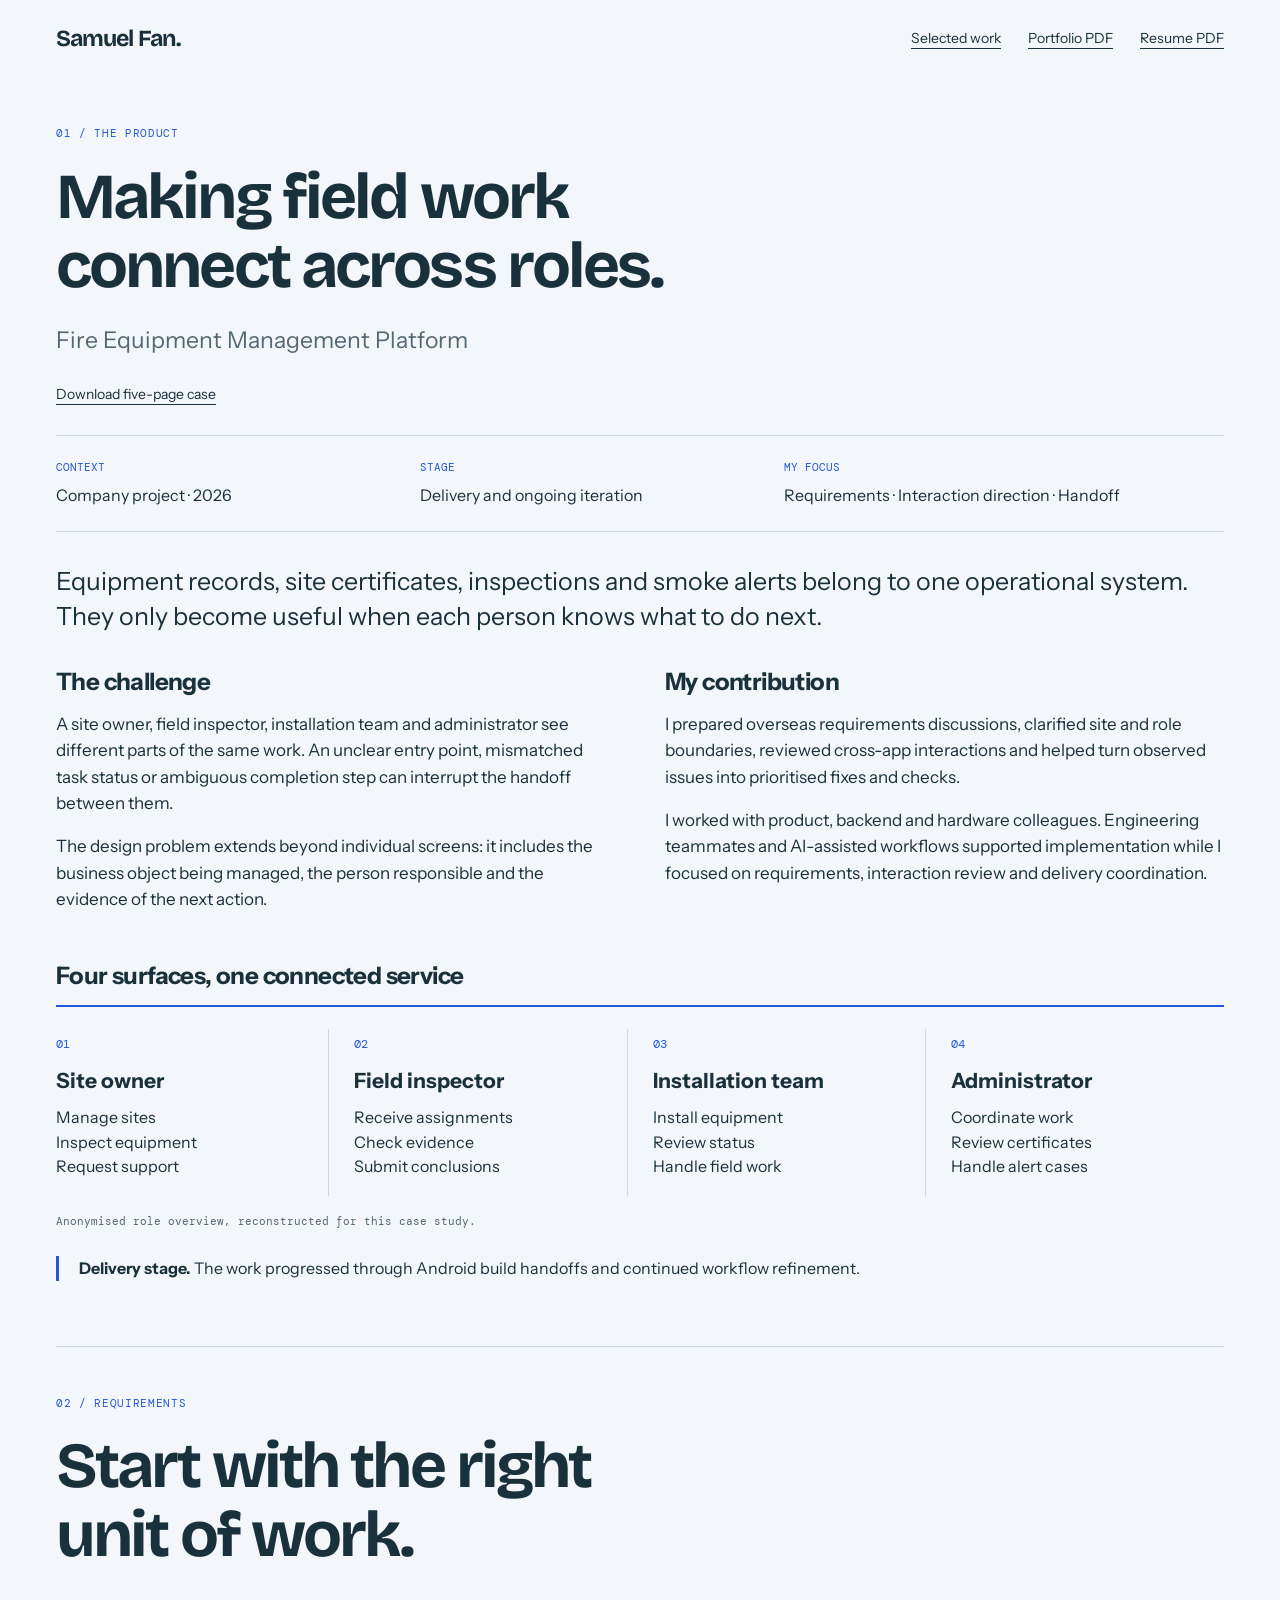
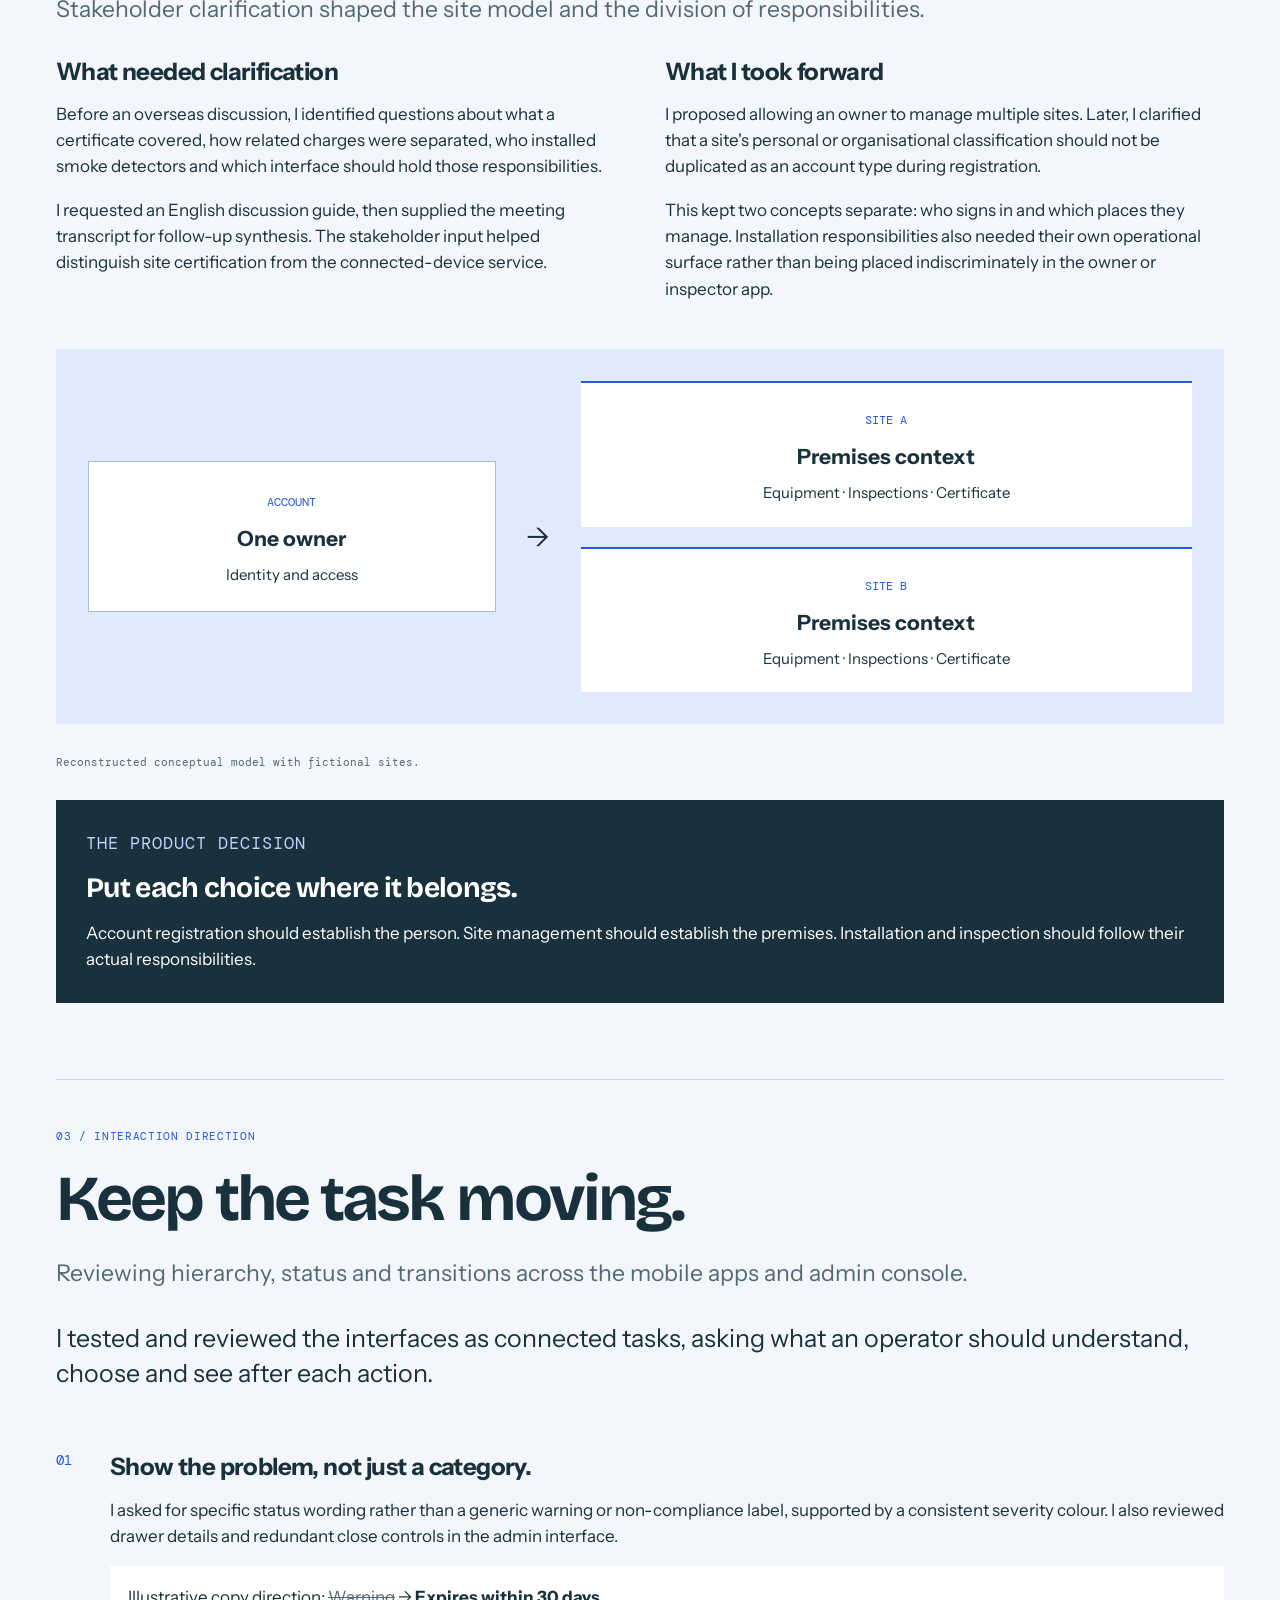
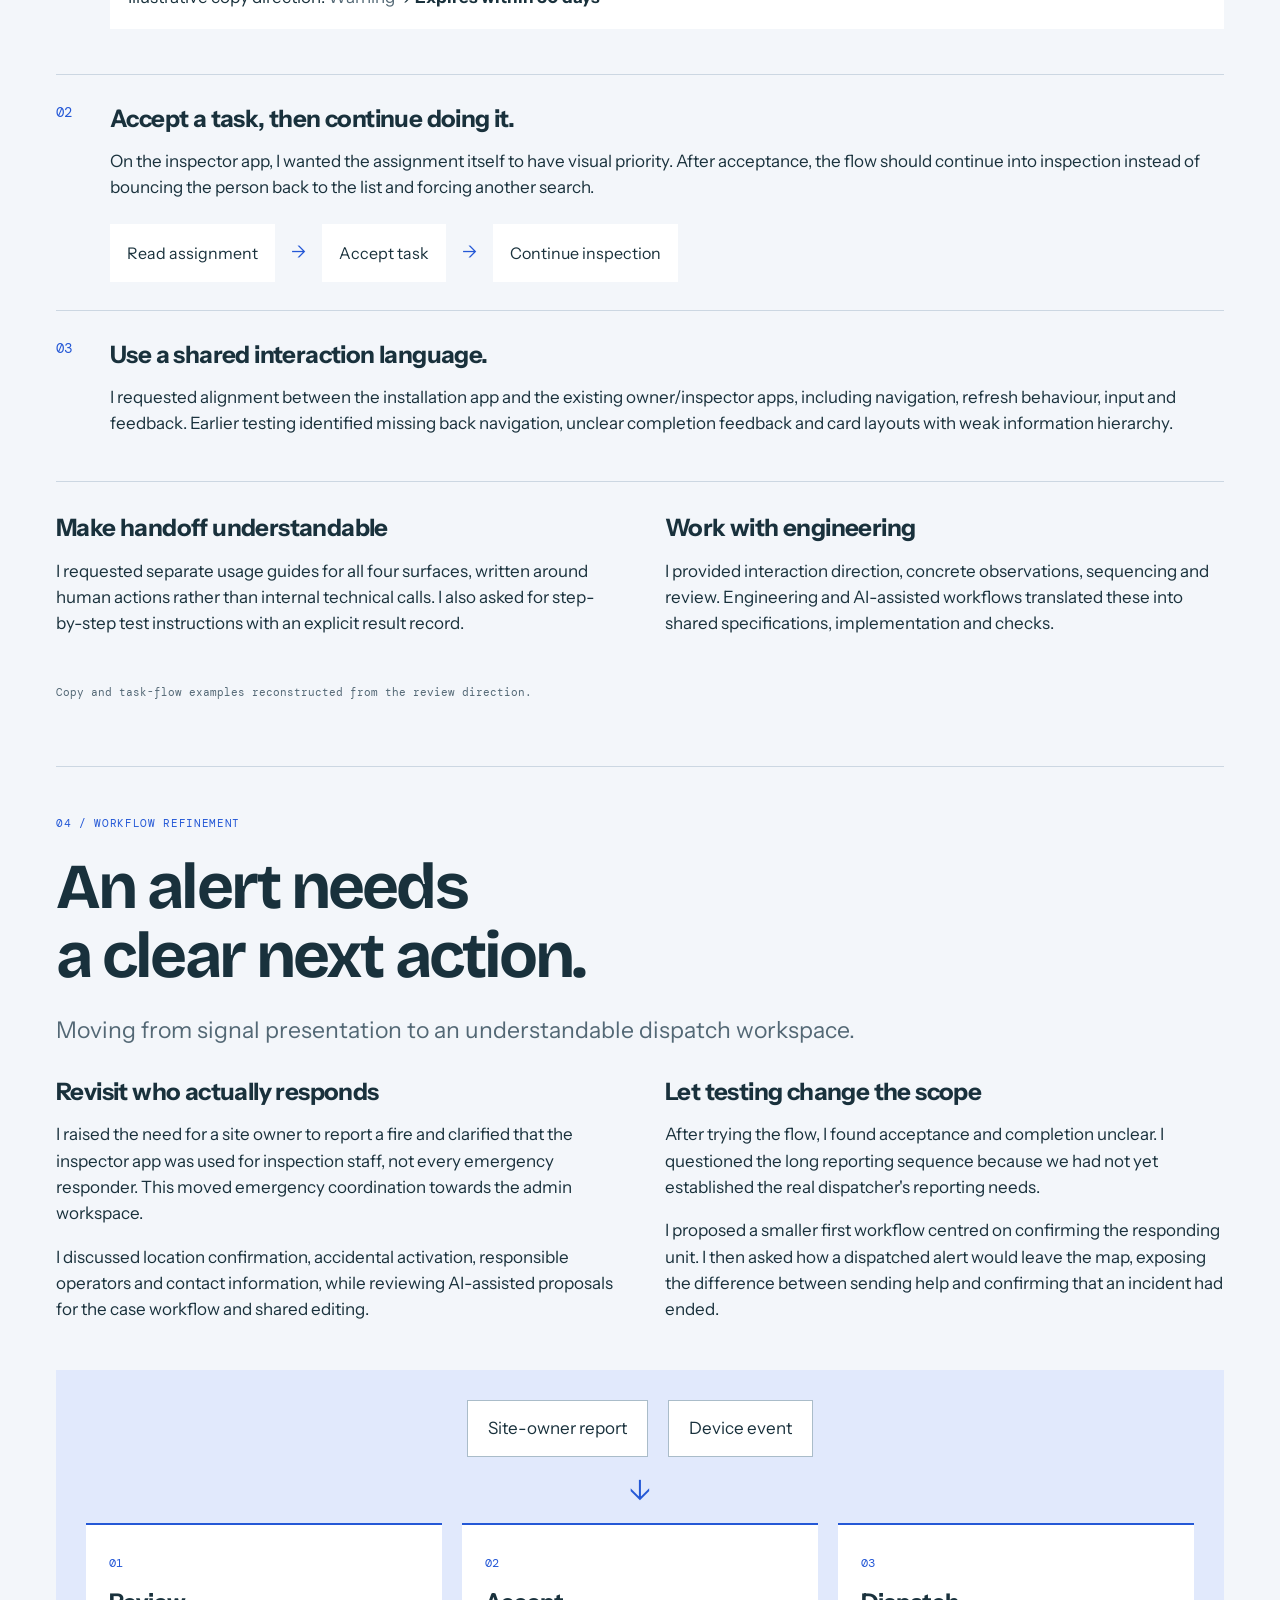
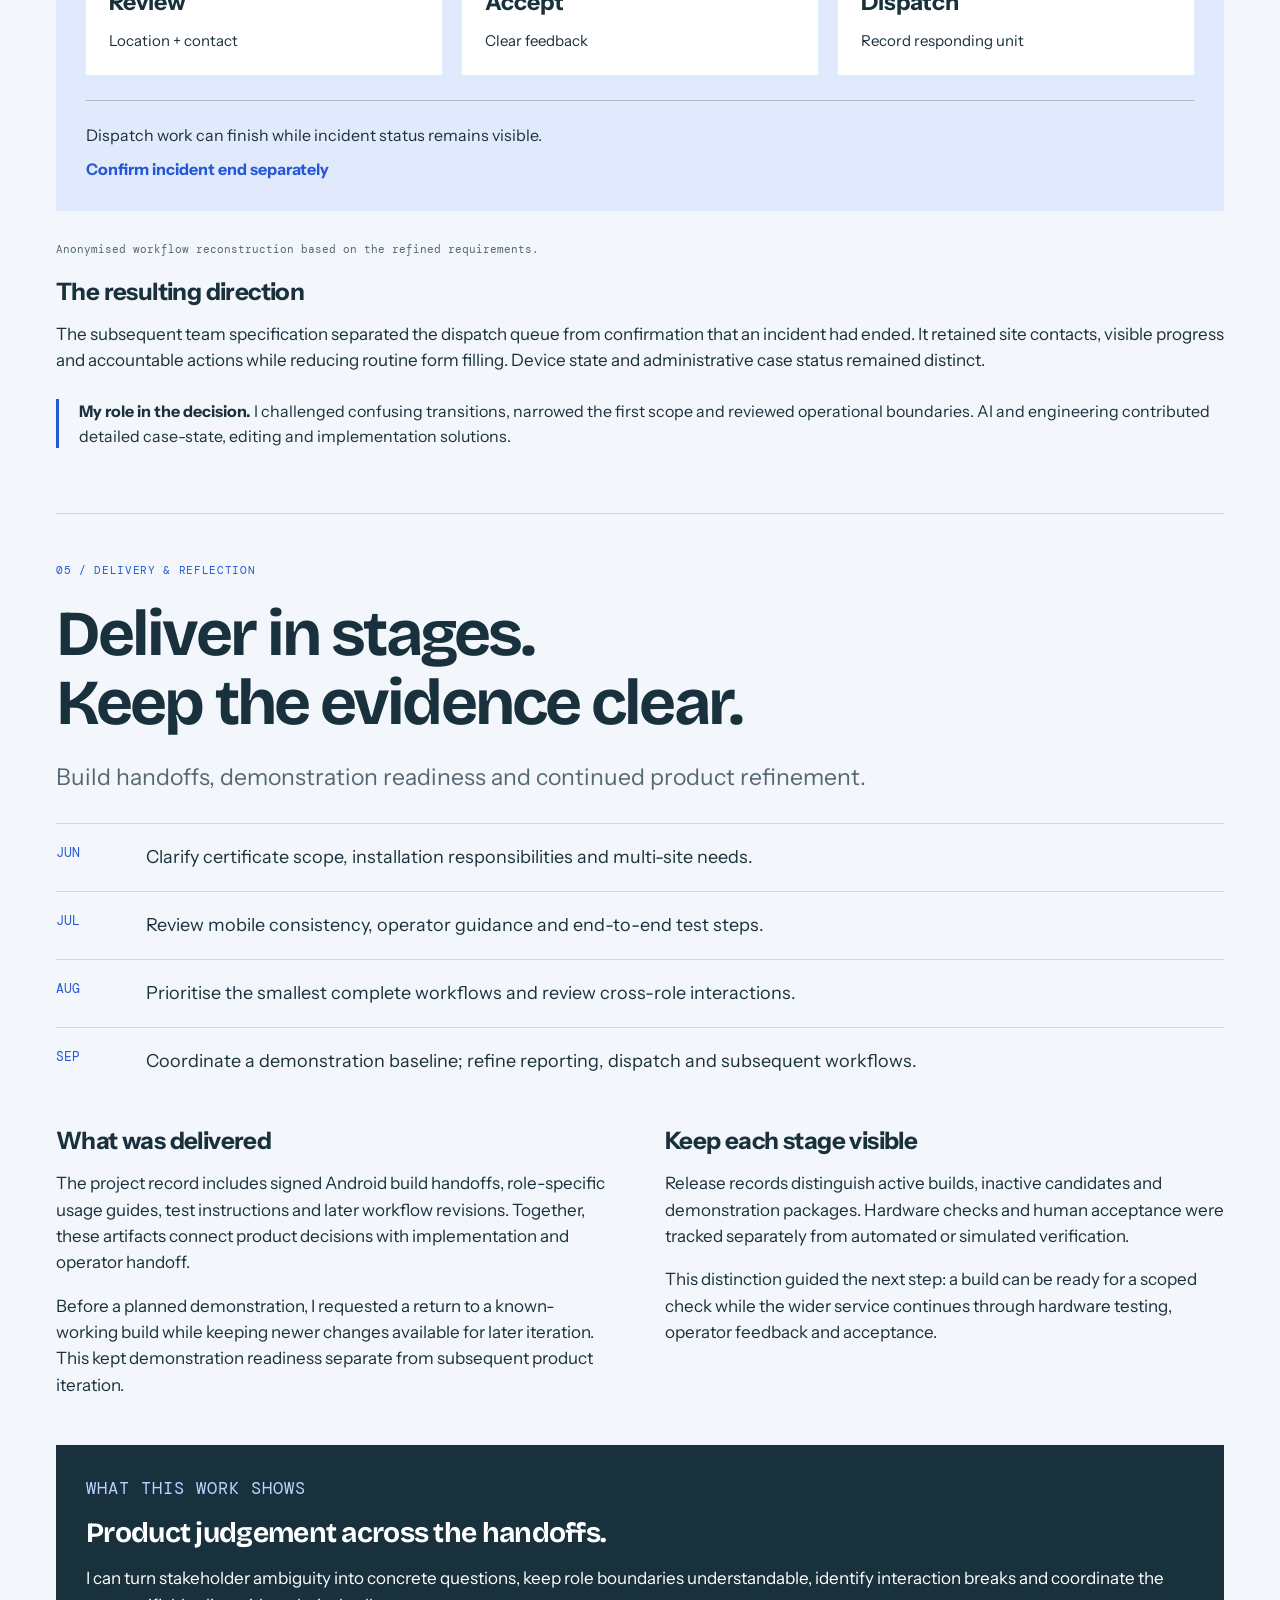
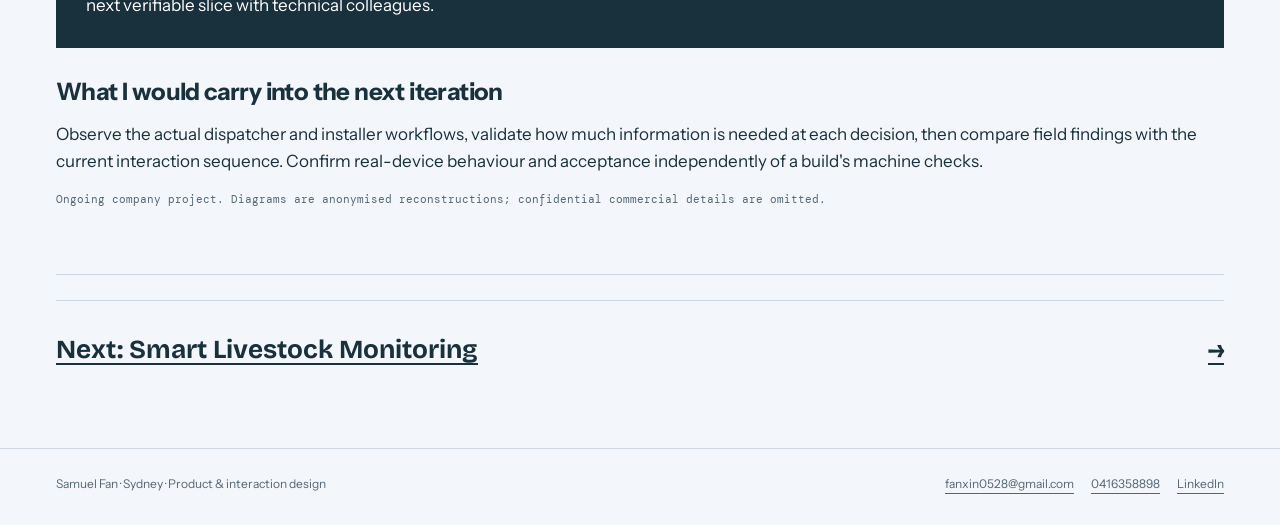
==== equipment.html @ 649c9625 "Update portfolio with FCT-first selected work and current resumes" ====
<!DOCTYPE html>

<html lang="en"><head><meta charset="utf-8"/><meta content="width=device-width,initial-scale=1" name="viewport"/><meta content="default-src 'self'; style-src 'self' 'unsafe-inline'; script-src 'self' 'unsafe-inline'; img-src 'self' data:; font-src 'self'; connect-src 'none'; object-src 'none'; base-uri 'self'" http-equiv="Content-Security-Policy"/><title>Fire Equipment Management | Samuel Fan</title><link href="styles.css" rel="stylesheet"/><link href="https://fanxin0528-commits.github.io/samuel-fan-portfolio/equipment.html" rel="canonical"/><meta content="Samuel Fan — product requirements, interaction design, field research and AI-assisted prototyping. Based in Sydney." name="description"/></head><body><header class="top"><div class="wrap"><a class="brand" href="index.html">Samuel Fan.</a><nav aria-label="Main"><a href="index.html#work">Selected work</a><a href="downloads/Samuel_Fan_Selected_Work_v10.pdf">Portfolio PDF</a><a href="downloads/Samuel_Fan_Photo_Resume_v10.pdf">Resume PDF</a></nav></div></header><main class="wrap fct-case"><section class="fct-chapter" id="chapter-1"><p class="kicker">01 / THE PRODUCT</p><h1 class="chapter-title">Making field work<br/>connect across roles.</h1><p class="deck">Fire Equipment Management Platform</p><div class="links"><a href="downloads/Fire_Equipment_Management_v10.pdf">Download five-page case</a></div>
<div class="facts"><div><b>CONTEXT</b><span>Company project · 2026</span></div><div><b>STAGE</b><span>Delivery and ongoing iteration</span></div><div><b>MY FOCUS</b><span>Requirements · Interaction direction · Handoff</span></div></div>
<p class="lead">Equipment records, site certificates, inspections and smoke alerts belong to one operational system. They only become useful when each person knows what to do next.</p>
<div class="two"><section><h2>The challenge</h2><p>A site owner, field inspector, installation team and administrator see different parts of the same work. An unclear entry point, mismatched task status or ambiguous completion step can interrupt the handoff between them.</p><p>The design problem extends beyond individual screens: it includes the business object being managed, the person responsible and the evidence of the next action.</p></section><section><h2>My contribution</h2><p>I prepared overseas requirements discussions, clarified site and role boundaries, reviewed cross-app interactions and helped turn observed issues into prioritised fixes and checks.</p><p>I worked with product, backend and hardware colleagues. Engineering teammates and AI-assisted workflows supported implementation while I focused on requirements, interaction review and delivery coordination.</p></section></div>
<h2 class="diagram-title">Four surfaces, one connected service</h2>
<div class="role-map"><div><span>01</span><h3>Site owner</h3><p>Manage sites<br/>Inspect equipment<br/>Request support</p></div><div><span>02</span><h3>Field inspector</h3><p>Receive assignments<br/>Check evidence<br/>Submit conclusions</p></div><div><span>03</span><h3>Installation team</h3><p>Install equipment<br/>Review status<br/>Handle field work</p></div><div><span>04</span><h3>Administrator</h3><p>Coordinate work<br/>Review certificates<br/>Handle alert cases</p></div></div>
<p class="caption">Anonymised role overview, reconstructed for this case study.</p>
<p class="note"><b>Delivery stage.</b> The work progressed through Android build handoffs and continued workflow refinement.</p></section><section class="fct-chapter" id="chapter-2"><p class="kicker">02 / REQUIREMENTS</p><h2 class="chapter-title">Start with the right<br/>unit of work.</h2><p class="deck">Stakeholder clarification shaped the site model and the division of responsibilities.</p>
<div class="two"><section><h2>What needed clarification</h2><p>Before an overseas discussion, I identified questions about what a certificate covered, how related charges were separated, who installed smoke detectors and which interface should hold those responsibilities.</p><p>I requested an English discussion guide, then supplied the meeting transcript for follow-up synthesis. The stakeholder input helped distinguish site certification from the connected-device service.</p></section><section><h2>What I took forward</h2><p>I proposed allowing an owner to manage multiple sites. Later, I clarified that a site's personal or organisational classification should not be duplicated as an account type during registration.</p><p>This kept two concepts separate: who signs in and which places they manage. Installation responsibilities also needed their own operational surface rather than being placed indiscriminately in the owner or inspector app.</p></section></div>
<div class="model"><div class="account"><span>ACCOUNT</span><h3>One owner</h3><p>Identity and access</p></div><div class="branch">→</div><div class="sites"><div><span>SITE A</span><h3>Premises context</h3><p>Equipment · Inspections · Certificate</p></div><div><span>SITE B</span><h3>Premises context</h3><p>Equipment · Inspections · Certificate</p></div></div></div>
<p class="caption">Reconstructed conceptual model with fictional sites.</p>
<div class="decision"><p class="label">THE PRODUCT DECISION</p><h2>Put each choice where it belongs.</h2><p>Account registration should establish the person. Site management should establish the premises. Installation and inspection should follow their actual responsibilities.</p></div>
</section><section class="fct-chapter" id="chapter-3"><p class="kicker">03 / INTERACTION DIRECTION</p><h2 class="chapter-title">Keep the task moving.</h2><p class="deck">Reviewing hierarchy, status and transitions across the mobile apps and admin console.</p>
<p class="lead">I tested and reviewed the interfaces as connected tasks, asking what an operator should understand, choose and see after each action.</p>
<div class="review-row"><span>01</span><div><h2>Show the problem, not just a category.</h2><p>I asked for specific status wording rather than a generic warning or non-compliance label, supported by a consistent severity colour. I also reviewed drawer details and redundant close controls in the admin interface.</p><p class="example">Illustrative copy direction: <s>Warning</s> → <b>Expires within 30 days</b></p></div></div>
<div class="review-row"><span>02</span><div><h2>Accept a task, then continue doing it.</h2><p>On the inspector app, I wanted the assignment itself to have visual priority. After acceptance, the flow should continue into inspection instead of bouncing the person back to the list and forcing another search.</p><div class="flow"><div>Read assignment</div><span>→</span><div>Accept task</div><span>→</span><div>Continue inspection</div></div></div></div>
<div class="review-row"><span>03</span><div><h2>Use a shared interaction language.</h2><p>I requested alignment between the installation app and the existing owner/inspector apps, including navigation, refresh behaviour, input and feedback. Earlier testing identified missing back navigation, unclear completion feedback and card layouts with weak information hierarchy.</p></div></div>
<div class="two bottom"><section><h2>Make handoff understandable</h2><p>I requested separate usage guides for all four surfaces, written around human actions rather than internal technical calls. I also asked for step-by-step test instructions with an explicit result record.</p></section><section><h2>Work with engineering</h2><p>I provided interaction direction, concrete observations, sequencing and review. Engineering and AI-assisted workflows translated these into shared specifications, implementation and checks.</p></section></div>
<p class="caption">Copy and task-flow examples reconstructed from the review direction.</p></section><section class="fct-chapter" id="chapter-4"><p class="kicker">04 / WORKFLOW REFINEMENT</p><h2 class="chapter-title">An alert needs<br/>a clear next action.</h2><p class="deck">Moving from signal presentation to an understandable dispatch workspace.</p>
<div class="two"><section><h2>Revisit who actually responds</h2><p>I raised the need for a site owner to report a fire and clarified that the inspector app was used for inspection staff, not every emergency responder. This moved emergency coordination towards the admin workspace.</p><p>I discussed location confirmation, accidental activation, responsible operators and contact information, while reviewing AI-assisted proposals for the case workflow and shared editing.</p></section><section><h2>Let testing change the scope</h2><p>After trying the flow, I found acceptance and completion unclear. I questioned the long reporting sequence because we had not yet established the real dispatcher's reporting needs.</p><p>I proposed a smaller first workflow centred on confirming the responding unit. I then asked how a dispatched alert would leave the map, exposing the difference between sending help and confirming that an incident had ended.</p></section></div>
<div class="case-flow"><div class="sources"><span>Site-owner report</span><span>Device event</span></div><div class="join">↓</div><div class="stages"><div><small>01</small><b>Review</b><span>Location + contact</span></div><div><small>02</small><b>Accept</b><span>Clear feedback</span></div><div><small>03</small><b>Dispatch</b><span>Record responding unit</span></div></div><div class="end"><span>Dispatch work can finish while incident status remains visible.</span><b>Confirm incident end separately</b></div></div>
<p class="caption">Anonymised workflow reconstruction based on the refined requirements.</p>
<h2>The resulting direction</h2><p>The subsequent team specification separated the dispatch queue from confirmation that an incident had ended. It retained site contacts, visible progress and accountable actions while reducing routine form filling. Device state and administrative case status remained distinct.</p>
<p class="note"><b>My role in the decision.</b> I challenged confusing transitions, narrowed the first scope and reviewed operational boundaries. AI and engineering contributed detailed case-state, editing and implementation solutions.</p></section><section class="fct-chapter" id="chapter-5"><p class="kicker">05 / DELIVERY &amp; REFLECTION</p><h2 class="chapter-title">Deliver in stages.<br/>Keep the evidence clear.</h2><p class="deck">Build handoffs, demonstration readiness and continued product refinement.</p>
<div class="timeline"><div><b>JUN</b><span>Clarify certificate scope, installation responsibilities and multi-site needs.</span></div><div><b>JUL</b><span>Review mobile consistency, operator guidance and end-to-end test steps.</span></div><div><b>AUG</b><span>Prioritise the smallest complete workflows and review cross-role interactions.</span></div><div><b>SEP</b><span>Coordinate a demonstration baseline; refine reporting, dispatch and subsequent workflows.</span></div></div>
<div class="two"><section><h2>What was delivered</h2><p>The project record includes signed Android build handoffs, role-specific usage guides, test instructions and later workflow revisions. Together, these artifacts connect product decisions with implementation and operator handoff.</p><p>Before a planned demonstration, I requested a return to a known-working build while keeping newer changes available for later iteration. This kept demonstration readiness separate from subsequent product iteration.</p></section><section><h2>Keep each stage visible</h2><p>Release records distinguish active builds, inactive candidates and demonstration packages. Hardware checks and human acceptance were tracked separately from automated or simulated verification.</p><p>This distinction guided the next step: a build can be ready for a scoped check while the wider service continues through hardware testing, operator feedback and acceptance.</p></section></div>
<div class="decision"><p class="label">WHAT THIS WORK SHOWS</p><h2>Product judgement across the handoffs.</h2><p>I can turn stakeholder ambiguity into concrete questions, keep role boundaries understandable, identify interaction breaks and coordinate the next verifiable slice with technical colleagues.</p></div>
<h2>What I would carry into the next iteration</h2><p>Observe the actual dispatcher and installer workflows, validate how much information is needed at each decision, then compare field findings with the current interaction sequence. Confirm real-device behaviour and acceptance independently of a build's machine checks.</p>
<p class="caption">Ongoing company project. Diagrams are anonymised reconstructions; confidential commercial details are omitted.</p></section><a class="next-case" href="livestock.html"><span>Next: Smart Livestock Monitoring</span><span aria-hidden="true">→</span></a></main><footer class="footer"><div class="wrap"><span>Samuel Fan · Sydney · Product &amp; interaction design</span><span class="contact-links"><a href="mailto:fanxin0528@gmail.com">fanxin0528@gmail.com</a><a href="tel:+61416358898">0416358898</a><a href="https://www.linkedin.com/in/samuel-fan-a523b7407/">LinkedIn</a></span></div></footer></body></html>
---- styles.css ----
@font-face{font-family:Display;src:url('assets/BricolageGrotesque-Bold.ttf')}@font-face{font-family:Body;src:url('assets/InstrumentSans-Regular.ttf')}@font-face{font-family:Body;src:url('assets/InstrumentSans-Bold.ttf');font-weight:700}@font-face{font-family:Mono;src:url('assets/DMMono-Regular.ttf')}
:root{--paper:#f3f6fa;--white:#fff;--ink:#19313c;--muted:#536875;--blue:#2458d6;--pale:#e1e9fc;--line:#ccd7e2;--sand:#f4ebdd;--amber:#815b2c}*{box-sizing:border-box}html{scroll-behavior:smooth}body{margin:0;background:var(--paper);color:var(--ink);font:18px/1.5 Body,Arial,sans-serif}a{color:inherit;text-underline-offset:5px}a:hover{color:var(--blue)}a:focus-visible,button:focus-visible{outline:3px solid var(--blue);outline-offset:5px}.wrap{max-width:1248px;margin:0 auto;padding:0 40px}.top{padding:25px 0}.top .wrap{display:flex;justify-content:space-between;align-items:center;gap:20px}.brand{font:23px Display,sans-serif;letter-spacing:-.04em;text-decoration:none}nav{display:flex;gap:27px;font-size:14px}h1,h2,h3,p{margin:0}h1,h2{font-family:Display,sans-serif;letter-spacing:-.045em;font-weight:700;line-height:1.06}h1{font-size:clamp(45px,5vw,76px)}h2{font-size:clamp(30px,3.2vw,46px)}h3{font-size:22px;line-height:1.2}.label{font:11px/1.6 Mono,monospace;text-transform:uppercase;letter-spacing:.06em;color:var(--blue)}.muted{color:var(--muted)}.intro{padding:62px 0 45px;display:grid;grid-template-columns:1.6fr 1fr;gap:50px;align-items:end}.intro h1{max-width:760px}.intro p{font-size:19px;color:var(--muted);max-width:380px}.intro .label{margin-bottom:18px}.gallery{display:grid;grid-template-columns:1fr 1fr;gap:28px}.project{color:inherit;text-decoration:none;display:block;min-width:0}.project:hover h2{color:var(--blue)}.project h2{font-size:31px;margin:21px 0 8px}.project .caption{font-size:16px;color:var(--muted);max-width:510px}.stage{height:375px;border-radius:14px;position:relative;overflow:hidden;background:var(--pale)}.stage-ranch{display:grid;grid-template-columns:1fr 1fr;align-items:center;padding:23px 30px;gap:12px}.stage-ranch img{height:330px;width:186px;object-fit:contain;justify-self:end;box-shadow:0 10px 20px #19313c19}.stage-title{font:30px/1.12 Display,sans-serif;letter-spacing:-.04em}.stage-note{font:10px/1.5 Mono,monospace;color:var(--muted);margin-top:21px}.stage-fire{background:var(--ink);color:white;padding:35px}.stage-fire .stage-title{max-width:330px;font-size:38px}.mini-roles{display:grid;grid-template-columns:repeat(3,1fr);gap:10px;margin-top:38px}.mini-role{background:#fff;color:var(--ink);padding:15px 12px;border-radius:5px;font-size:15px}.mini-role small{display:block;font:10px Mono,monospace;color:var(--blue);margin-bottom:10px}.stage-fire .stage-note{color:#c7d8e7;margin-top:24px}.work-note{margin-top:49px;padding:29px 0;border-top:1px solid var(--line);display:grid;grid-template-columns:1fr 1.7fr;gap:28px}.work-note p{font-size:16px;color:var(--muted)}.footer{margin-top:50px;padding:26px 0 32px;border-top:1px solid var(--line);font-size:12px;color:var(--muted)}.footer .wrap{display:flex;justify-content:space-between;gap:20px}.case-intro{display:grid;grid-template-columns:1.45fr 1fr;gap:56px;align-items:center;padding:50px 0 40px}.case-intro .label{margin-bottom:22px}.case-intro h1{font-size:clamp(43px,5vw,69px)}.case-intro .value{font-size:26px;line-height:1.3;color:var(--muted);margin-top:23px;max-width:650px}.tags{display:flex;flex-wrap:wrap;gap:8px;margin-top:27px}.tags span{font:11px Mono,monospace;background:white;padding:9px 12px;border-radius:5px}.links{display:flex;gap:25px;flex-wrap:wrap;margin-top:28px;font-size:14px}.capture{background:var(--pale);border-radius:17px;padding:24px 34px;margin:0;min-width:0;text-align:center}.capture img{display:block;max-height:470px;width:100%;object-fit:contain}.capture figcaption{font:10px/1.6 Mono,monospace;color:var(--muted);margin-top:16px;text-align:left}.ownership{display:grid;grid-template-columns:1.25fr 1fr 1fr;gap:34px;padding:29px 0 40px;border-bottom:1px solid var(--line)}.ownership p{font-size:15px;color:var(--muted);margin-top:10px}.ownership strong{color:var(--ink)}.story{padding:62px 0 8px}.story-heading{display:flex;justify-content:space-between;align-items:end;gap:28px;margin-bottom:29px}.story-heading p{max-width:360px;color:var(--muted);font-size:16px}.research{background:var(--pale);padding:29px;border-radius:14px}.research-grid{display:grid;grid-template-columns:repeat(3,1fr);gap:21px;margin-top:24px}.research-role{background:white;border-radius:8px;padding:25px 22px}.research-role h3{margin:14px 0}.research-role p{font-size:15px;color:var(--muted)}.figure-label{font:10px/1.6 Mono,monospace;margin-top:16px;color:var(--muted)}.decisions{display:grid;grid-template-columns:repeat(3,1fr);gap:35px;margin-top:34px}.decision h3{margin:13px 0}.decision p{font-size:16px;color:var(--muted)}.evaluation{display:grid;grid-template-columns:1fr 1fr;gap:55px;padding:31px 0;border-top:1px solid var(--line);margin-top:38px}.evaluation h3{margin:9px 0}.evaluation p{font-size:16px;color:var(--muted)}.next-case{display:flex;justify-content:space-between;align-items:center;padding:33px 0;border-top:1px solid var(--line);margin-top:25px;font:26px Display,sans-serif}.fire-intro{padding:53px 0 25px}.fire-intro h1{max-width:900px;margin:20px 0}.fire-intro .value{font-size:23px;color:var(--muted)}.roles-figure{background:var(--ink);border-radius:14px;padding:30px;margin:30px 0 0}.roles-figure>.label{color:#b9cceb}.role-flow{display:grid;grid-template-columns:1fr 30px 1fr 30px 1fr;align-items:center;gap:8px;margin-top:27px}.role-node{background:white;border-radius:9px;padding:25px 22px;min-height:151px}.role-node h3{margin:13px 0 9px}.role-node p{font-size:14px;color:var(--muted)}.flow-arrow{text-align:center;color:#b9cceb;font:25px Body}.roles-figure figcaption{font:10px/1.6 Mono,monospace;color:#c7d8e7;margin-top:21px}.decision-pair{display:grid;grid-template-columns:1fr 1fr;gap:28px}.choice{padding:32px;border-radius:12px;background:white}.choice h3{font-size:28px;margin:18px 0 25px;max-width:400px}.choice p{font-size:16px;color:var(--muted);margin-top:22px}.identity{display:grid;grid-template-columns:1fr 1fr;gap:16px}.identity div{background:var(--pale);border-radius:6px;padding:16px}.identity span{display:block;font-size:17px;margin-top:9px}.choice.dark{background:var(--ink);color:white}.choice.dark .label{color:#b9cceb}.choice.dark p{color:#d5e0eb}.discrepancy{border:1px solid #667f91;border-radius:6px;padding:20px;font-size:23px;line-height:1.3}.review-row{padding:26px 0;border-bottom:1px solid var(--line)}.review-row h2{font-size:27px;margin-bottom:14px}.review-row p{font-size:16px;max-width:750px;color:var(--muted)}.review-row a{display:inline-block;margin:9px 20px 0 0}.qa{display:none}@media(max-width:900px){.wrap{padding:0 28px}.intro{grid-template-columns:1fr;gap:25px;padding-top:38px}.intro p{max-width:650px}.stage-ranch{padding:22px}.stage-title{font-size:25px}.stage-ranch img{height:300px;width:140px}.stage-fire{padding:25px}.stage-fire .stage-title{font-size:31px}.mini-roles{gap:6px}.mini-role{font-size:13px;padding:12px 8px}.case-intro{gap:30px;grid-template-columns:1.25fr 1fr}.capture{padding:25px 20px}.capture img{max-height:400px}.ownership{gap:24px}.role-node{padding:21px 15px}.role-node h3{font-size:19px}.decision h3{font-size:21px}.choice{padding:25px}.choice h3{font-size:25px}}@media(max-width:620px){body{font-size:17px}.wrap{padding:0 22px}.top .wrap{align-items:flex-start}.brand{font-size:21px}nav{gap:13px;font-size:12px;flex-wrap:wrap;justify-content:flex-end;max-width:160px}.intro{padding:38px 0 30px}.intro h1{font-size:43px}.intro p{font-size:17px}.gallery{grid-template-columns:1fr;gap:35px}.stage{height:340px}.stage-ranch{padding:20px}.stage-ranch img{height:300px;width:164px}.stage-title{font-size:25px}.stage-fire{padding:28px}.stage-fire .stage-title{font-size:36px}.project h2{font-size:29px}.work-note{grid-template-columns:1fr;gap:15px;margin-top:35px}.footer .wrap{flex-direction:column;gap:8px}.case-intro{grid-template-columns:1fr;padding-top:35px;gap:27px}.case-intro h1{font-size:47px}.case-intro .value{font-size:22px}.capture{padding:23px 30px}.capture img{max-height:440px}.ownership{grid-template-columns:1fr;gap:23px;padding-bottom:30px}.ownership p{font-size:16px}.story{padding-top:40px}.story-heading{display:block}.story-heading h2{font-size:33px}.story-heading p{margin-top:19px}.research{padding:20px}.research-grid,.decisions{grid-template-columns:1fr;gap:15px}.research-role{padding:21px}.decisions{gap:27px}.decision h3{margin:8px 0}.evaluation{grid-template-columns:1fr;gap:25px}.next-case{font-size:23px;gap:20px}.fire-intro{padding-top:35px}.fire-intro h1{font-size:46px}.fire-intro .value{font-size:21px}.roles-figure{padding:22px}.role-flow{grid-template-columns:1fr;gap:11px}.role-node{min-height:0;padding:23px}.flow-arrow{transform:rotate(90deg);line-height:1}.roles-figure figcaption{font-size:10px}.decision-pair{grid-template-columns:1fr;gap:22px}.choice{padding:25px}.identity{gap:10px}.identity div{padding:14px 10px}.identity .label{font-size:10px}.identity span{font-size:15px}.links{gap:19px}.review-row a{display:block;overflow-wrap:anywhere}}@media(prefers-reduced-motion:reduce){html{scroll-behavior:auto}}

.field-stage{isolation:isolate}.field-stage-photo{position:absolute;inset:0;width:100%!important;height:100%!important;object-fit:cover!important;z-index:-2;filter:brightness(.62);box-shadow:none!important}.field-stage:after{content:"";position:absolute;inset:0;background:linear-gradient(90deg,#19313ce8,#19313c10);z-index:-1}.field-stage .stage-title,.field-stage .stage-note{color:white}.field-stage>img:not(.field-stage-photo){z-index:1}.field-context{margin:15px 0 8px}.field-context img{display:block;width:100%;max-height:410px;object-fit:cover;border-radius:14px}.field-context figcaption{font:10px/1.6 Mono,monospace;color:var(--muted);margin:14px 0 25px}.medical-feature{display:grid;grid-template-columns:1fr 1.25fr;gap:50px;background:#e9edf2;border-radius:15px;padding:35px 40px;margin-top:55px;align-items:center}.medical-feature h2{margin:17px 0 20px;font-size:45px}.medical-feature p{font-size:18px;color:var(--muted);max-width:400px;margin-bottom:24px}.medical-feature a{font-size:15px}.medical-feature figure{display:grid;grid-template-columns:1fr 1fr;gap:20px;margin:0;align-items:start}.medical-feature img{width:100%;max-height:390px;object-fit:contain}.medical-feature figcaption{grid-column:1/-1;font:10px/1.6 Mono,monospace;color:var(--muted)}.medical-intro{display:grid;grid-template-columns:1fr 1.25fr;gap:55px;align-items:center;padding:55px 0 45px}.medical-intro h1{margin:21px 0;font-size:61px}.medical-intro .value{font-size:23px;color:var(--muted);max-width:460px}.medical-credit{font-size:15px;color:var(--muted);margin-top:25px;max-width:450px}.medical-phones{margin:0;padding:25px 27px;background:#e9edf2;border-radius:15px;display:grid;grid-template-columns:1fr 1fr;gap:22px}.medical-phones img{width:100%;max-height:500px;object-fit:contain}.medical-phones figcaption{grid-column:1/-1;font:10px/1.6 Mono,monospace;color:var(--muted)}.medical-study{display:grid;grid-template-columns:1fr 1.5fr;gap:70px;align-items:start;padding:60px 0 20px}.medical-kiosk{margin:0;background:#e9edf2;border-radius:15px;padding:27px}.medical-kiosk img{width:100%;display:block}.medical-kiosk figcaption{font:10px/1.6 Mono,monospace;color:var(--muted);margin-top:18px}.medical-study h2{margin:20px 0 33px}.medical-note{margin:26px 0}.medical-note h3{margin-bottom:10px}.medical-note p{font-size:16px;color:var(--muted)}@media(max-width:900px){.medical-feature{gap:30px;padding:30px}.medical-feature h2{font-size:36px}.medical-intro{gap:35px}.medical-intro h1{font-size:48px}.medical-study{gap:35px}}@media(max-width:620px){.medical-feature,.medical-intro,.medical-study{grid-template-columns:1fr}.medical-feature{padding:25px;gap:25px;margin-top:40px}.medical-feature figure{gap:14px}.medical-feature h2{font-size:37px}.medical-feature p{font-size:17px}.medical-phones{padding:20px 18px;gap:14px}.medical-intro{padding-top:35px;gap:28px}.medical-intro h1{font-size:47px}.medical-intro .value{font-size:22px}.medical-study{padding-top:40px;gap:30px}.medical-study h2{font-size:33px}.medical-kiosk img{max-height:420px;object-fit:contain}.field-context img{min-height:220px;object-fit:cover}.stage-ranch.field-stage{padding:22px 20px}.field-stage .stage-title{font-size:24px}}
/* Unified v10: flowing core case uses the same narrative as the PDF. */
.fct-chapter{padding:48px 0;border-bottom:1px solid var(--line)}.fct-case .kicker{font:11px/1.5 Mono,monospace;letter-spacing:.06em;color:var(--blue);margin-bottom:20px}.fct-case .chapter-title{font-family:Display,sans-serif;font-size:clamp(40px,5vw,68px);line-height:1.08;letter-spacing:-.045em;margin-bottom:24px}.fct-case .deck{font-size:23px;line-height:1.4;color:var(--muted);margin-bottom:28px;max-width:960px}.fct-case .links{margin:0 0 30px}.fct-case h2:not(.chapter-title){font:700 24px/1.3 Body,sans-serif;letter-spacing:-.025em;margin:0 0 14px}.fct-case h3{font-size:21px;margin:12px 0}.fct-case p{font-size:17px;line-height:1.55;margin:0 0 17px}.fct-case .lead{font-size:25px;line-height:1.4;margin:32px 0}.fct-case .two{display:grid;grid-template-columns:1fr 1fr;gap:50px;margin:30px 0}.fct-case .facts{display:grid;grid-template-columns:1fr 1fr 1.3fr;gap:25px;padding:24px 0;border-top:1px solid var(--line);border-bottom:1px solid var(--line)}.fct-case .facts b,.fct-case .facts span{display:block}.fct-case .facts b{font:11px Mono,monospace;color:var(--blue);margin-bottom:9px}.fct-case .facts span{font-size:16px}.fct-case .role-map{display:grid;grid-template-columns:repeat(4,1fr);gap:25px;padding-top:22px;border-top:2px solid var(--blue)}.fct-case .role-map>div{border-right:1px solid var(--line);padding-right:15px}.fct-case .role-map>div:last-child{border:0}.fct-case .role-map>div>span{font:12px Mono,monospace;color:var(--blue)}.fct-case .role-map p{font-size:16px}.fct-case .caption{font:11px/1.6 Mono,monospace;color:var(--muted);margin:17px 0}.fct-case .note{border-left:3px solid var(--blue);padding-left:20px;margin-top:25px;font-size:16px}.fct-case .model{display:grid;grid-template-columns:1fr 35px 1.5fr;gap:25px;align-items:center;background:var(--pale);padding:32px;margin:30px 0}.fct-case .account{border:1px solid #aabcc9;background:white;padding:25px;text-align:center}.fct-case .model span{font:12px Mono,monospace;color:var(--blue)}.fct-case .model p{font-size:15px;margin:0}.fct-case .branch{text-align:center;font-size:28px}.fct-case .sites{display:grid;gap:20px}.fct-case .sites>div{border-top:2px solid var(--blue);background:white;padding:22px;text-align:center}.fct-case .decision{padding:30px;background:var(--ink);color:white;margin:28px 0}.fct-case .decision .label{color:#bed1ff;margin-bottom:15px}.fct-case .decision h2{font:28px Display,sans-serif;margin-bottom:15px}.fct-case .decision p:last-child{color:white;margin:0}.fct-case .review-row{display:grid;grid-template-columns:30px 1fr;gap:24px;padding:28px 0}.fct-case .review-row>span{font:14px Mono,monospace;color:var(--blue)}.fct-case .review-row p{max-width:none;color:var(--ink);font-size:17px}.fct-case .example{background:white;padding:18px}.fct-case .example s{color:var(--muted)}.fct-case .flow{display:flex;align-items:center;gap:16px;margin-top:23px}.fct-case .flow div{padding:17px;background:white;font-size:16px}.fct-case .flow>span{color:var(--blue)}.fct-case .case-flow{background:var(--pale);padding:30px;margin:30px 0}.fct-case .sources{display:flex;justify-content:center;gap:20px}.fct-case .sources span{background:white;border:1px solid #aabcc9;padding:15px 20px;font-size:17px}.fct-case .join{text-align:center;color:var(--blue);font-size:28px;margin:12px}.fct-case .stages{display:grid;grid-template-columns:repeat(3,1fr);gap:20px}.fct-case .stages>div{background:white;padding:23px;border-top:2px solid var(--blue)}.fct-case .stages b,.fct-case .stages span{display:block}.fct-case .stages small{color:var(--blue);font:12px Mono,monospace}.fct-case .stages b{font-size:23px;margin:10px 0}.fct-case .stages span{font-size:15px}.fct-case .end{border-top:1px solid #aabcc9;margin-top:25px;padding-top:22px}.fct-case .end span,.fct-case .end b{display:block;font-size:16px}.fct-case .end b{color:var(--blue);margin-top:10px}.fct-case .timeline{margin:30px 0}.fct-case .timeline>div{display:grid;grid-template-columns:65px 1fr;gap:25px;padding:20px 0;border-top:1px solid var(--line);font-size:18px}.fct-case .timeline b{font:13px Mono,monospace;color:var(--blue)}
@media(max-width:900px){.fct-case .role-map{grid-template-columns:1fr 1fr}.fct-case .two{gap:30px}.fct-case .facts{grid-template-columns:1fr}.fct-case .model{padding:24px;gap:15px}.fct-case .flow{flex-wrap:wrap}}@media(max-width:620px){.fct-chapter{padding:33px 0}.fct-case .chapter-title{font-size:43px}.fct-case .deck{font-size:21px}.fct-case .two{grid-template-columns:1fr;gap:13px;margin:24px 0}.fct-case .lead{font-size:22px}.fct-case .model{display:block;padding:20px}.fct-case .branch{margin:18px}.fct-case .decision{padding:24px}.fct-case .review-row{grid-template-columns:20px 1fr;gap:13px}.fct-case .flow{gap:10px}.fct-case .flow div{font-size:14px;padding:12px}.fct-case .case-flow{padding:20px}.fct-case .sources{flex-direction:column;gap:12px}.fct-case .sources span{font-size:16px}.fct-case .stages{grid-template-columns:1fr;gap:15px}.fct-case .stages>div{padding:18px}.fct-case .timeline>div{grid-template-columns:38px 1fr;gap:16px;font-size:16px}.fct-case .role-map{gap:20px 13px}.fct-case .role-map>div{padding-right:8px}.fct-case .role-map h3{font-size:19px}}

.contact-links{display:flex;flex-wrap:wrap;gap:9px 17px}
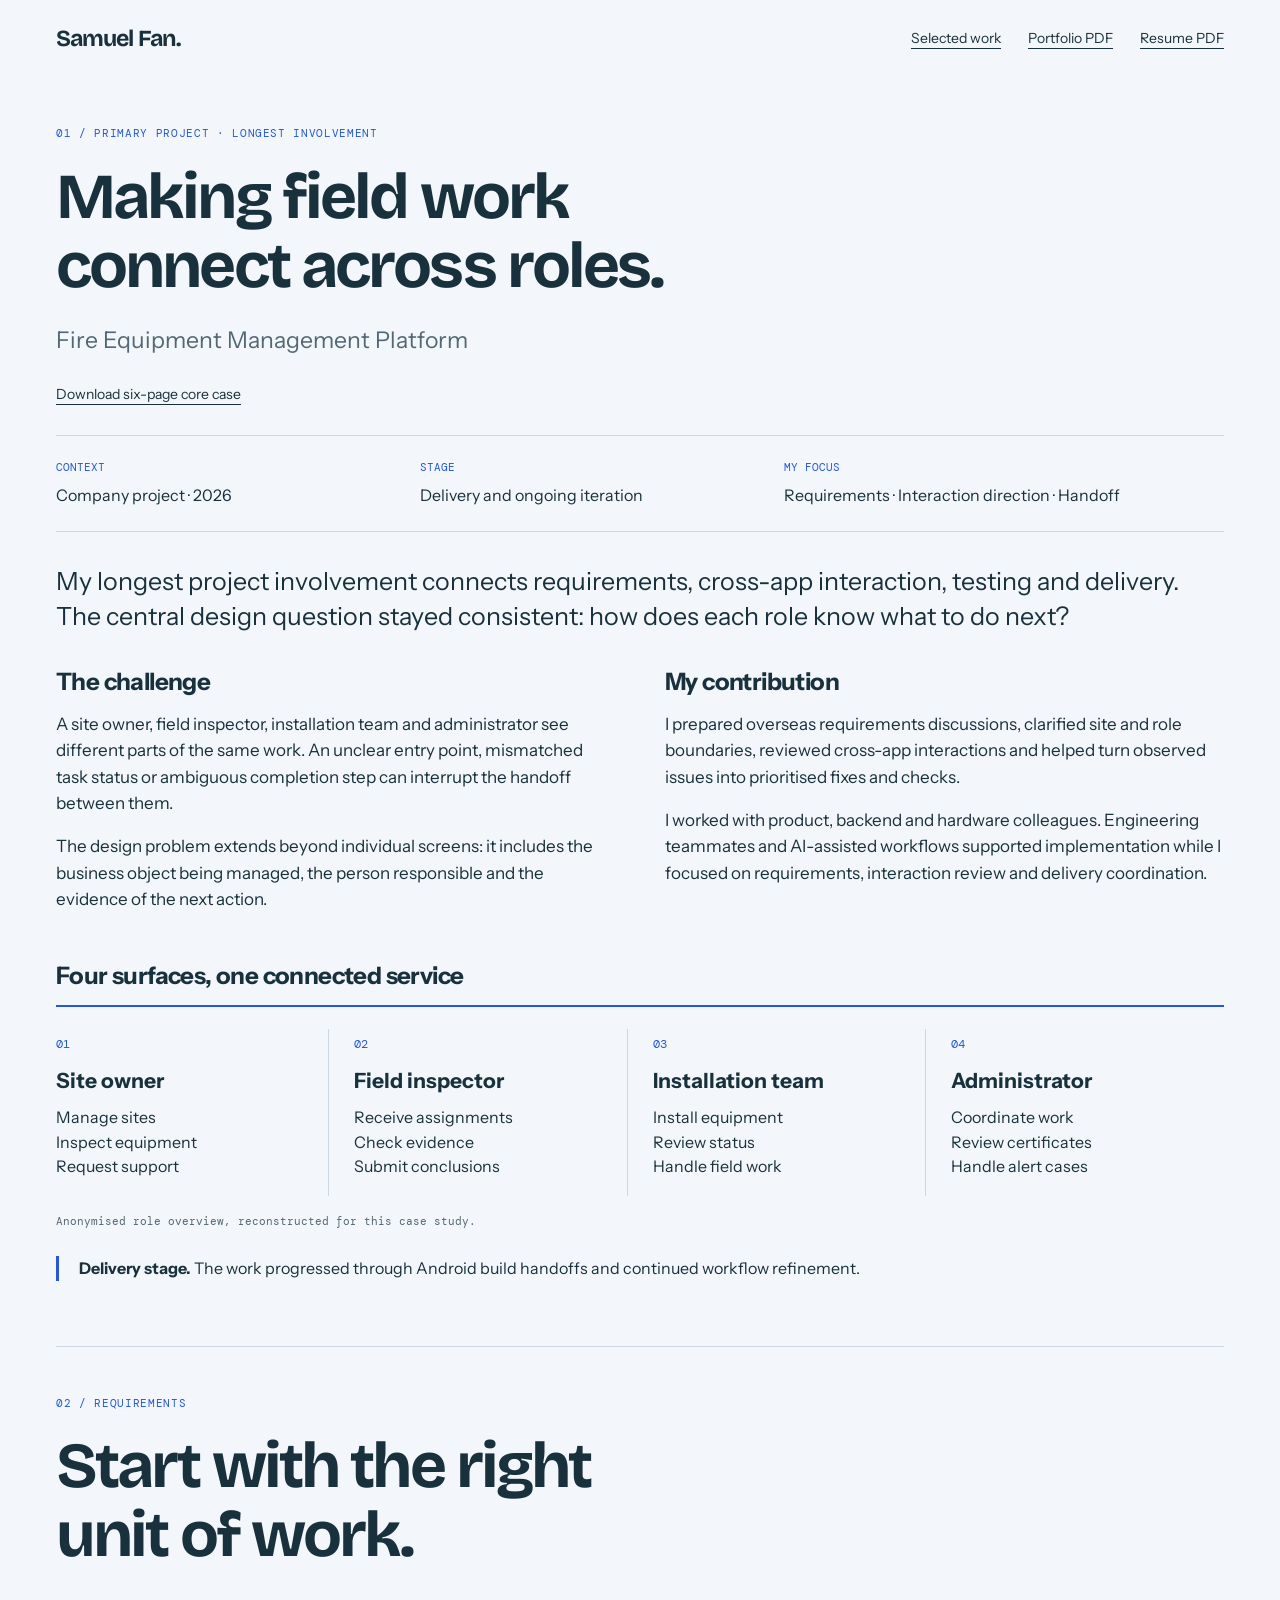
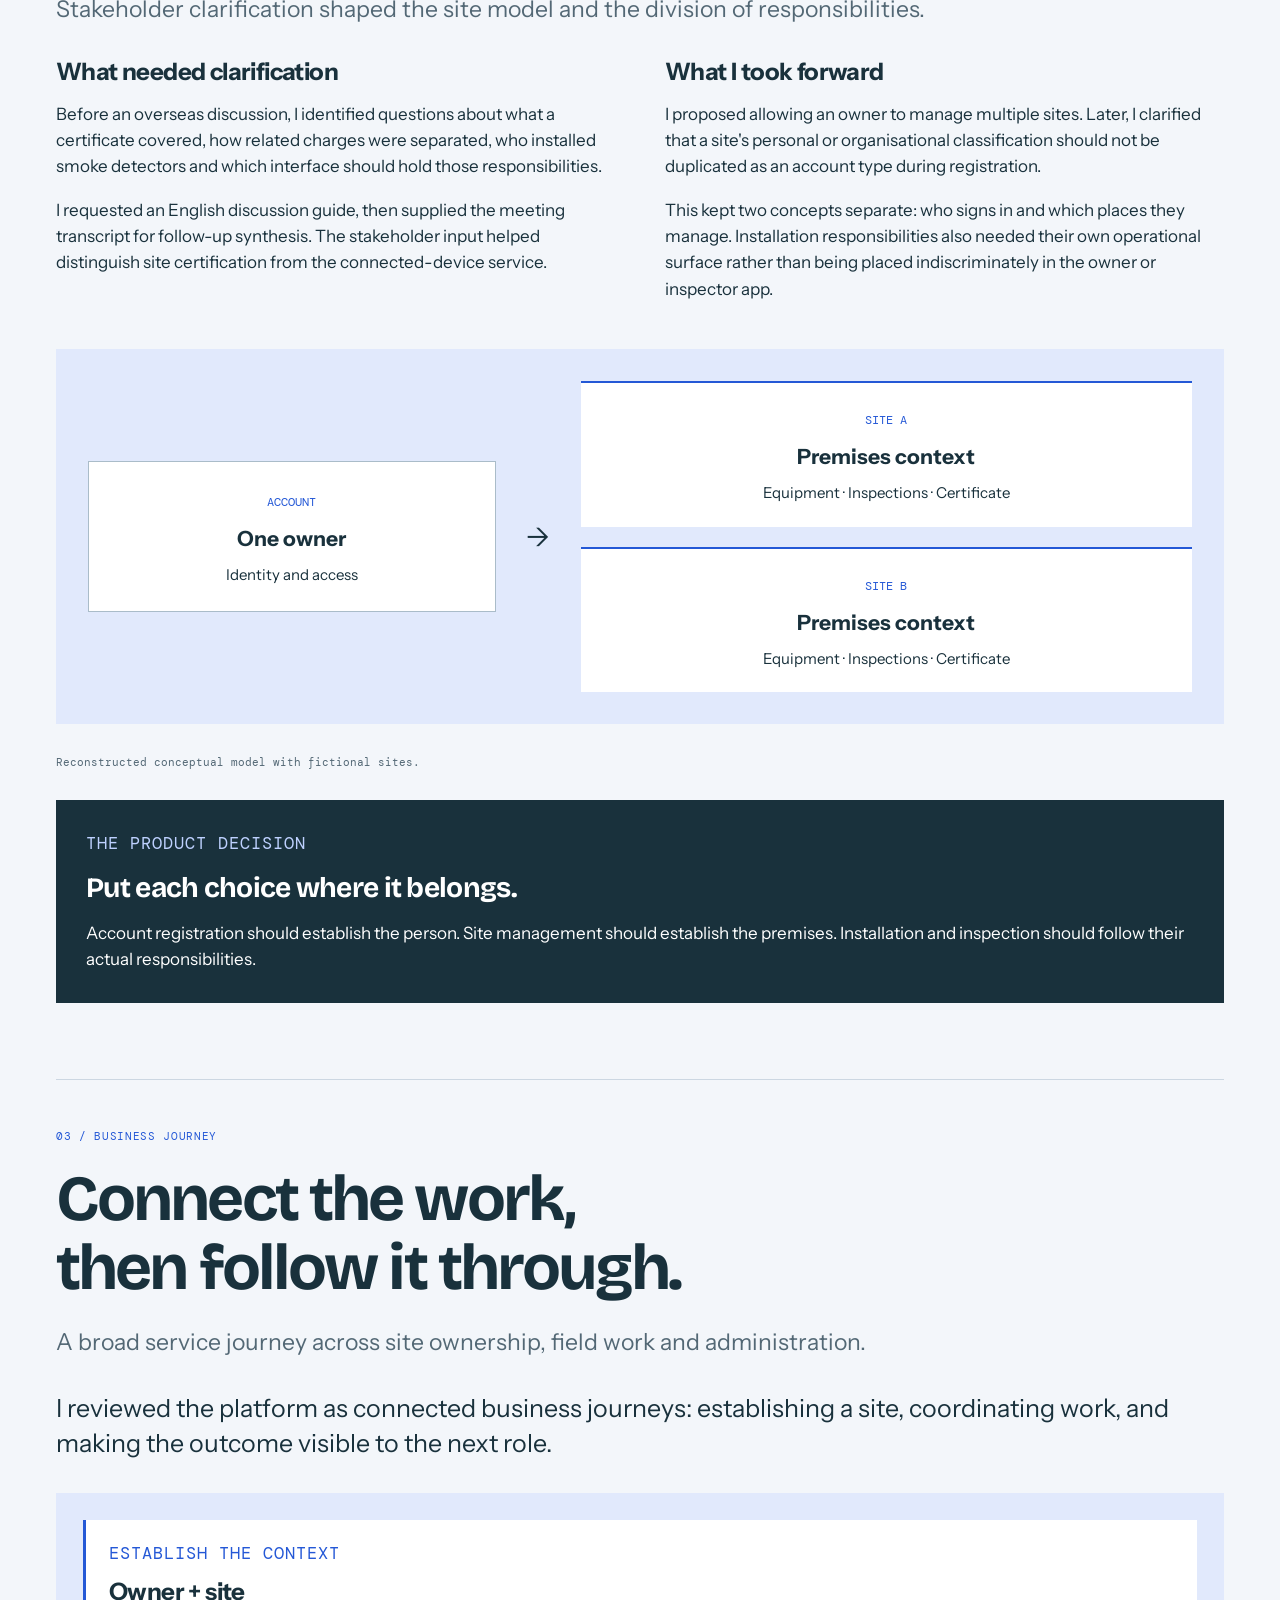
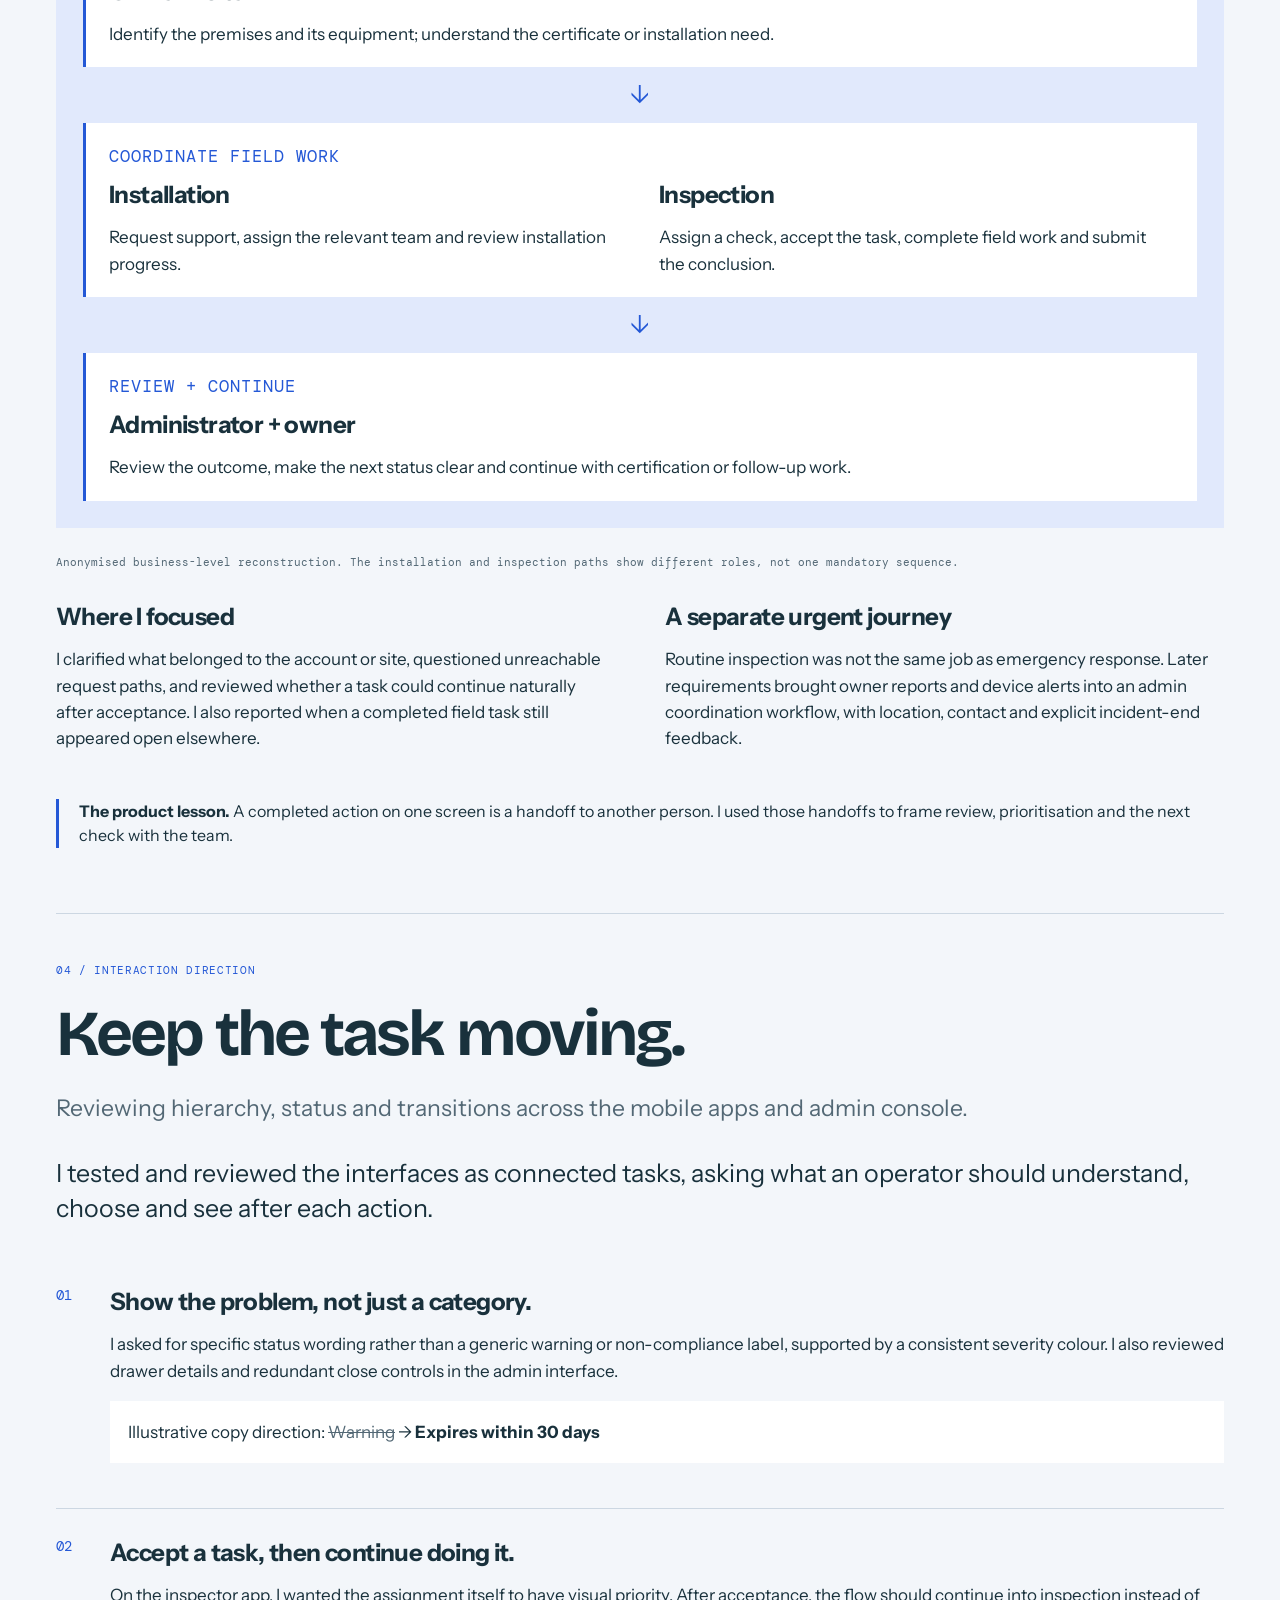
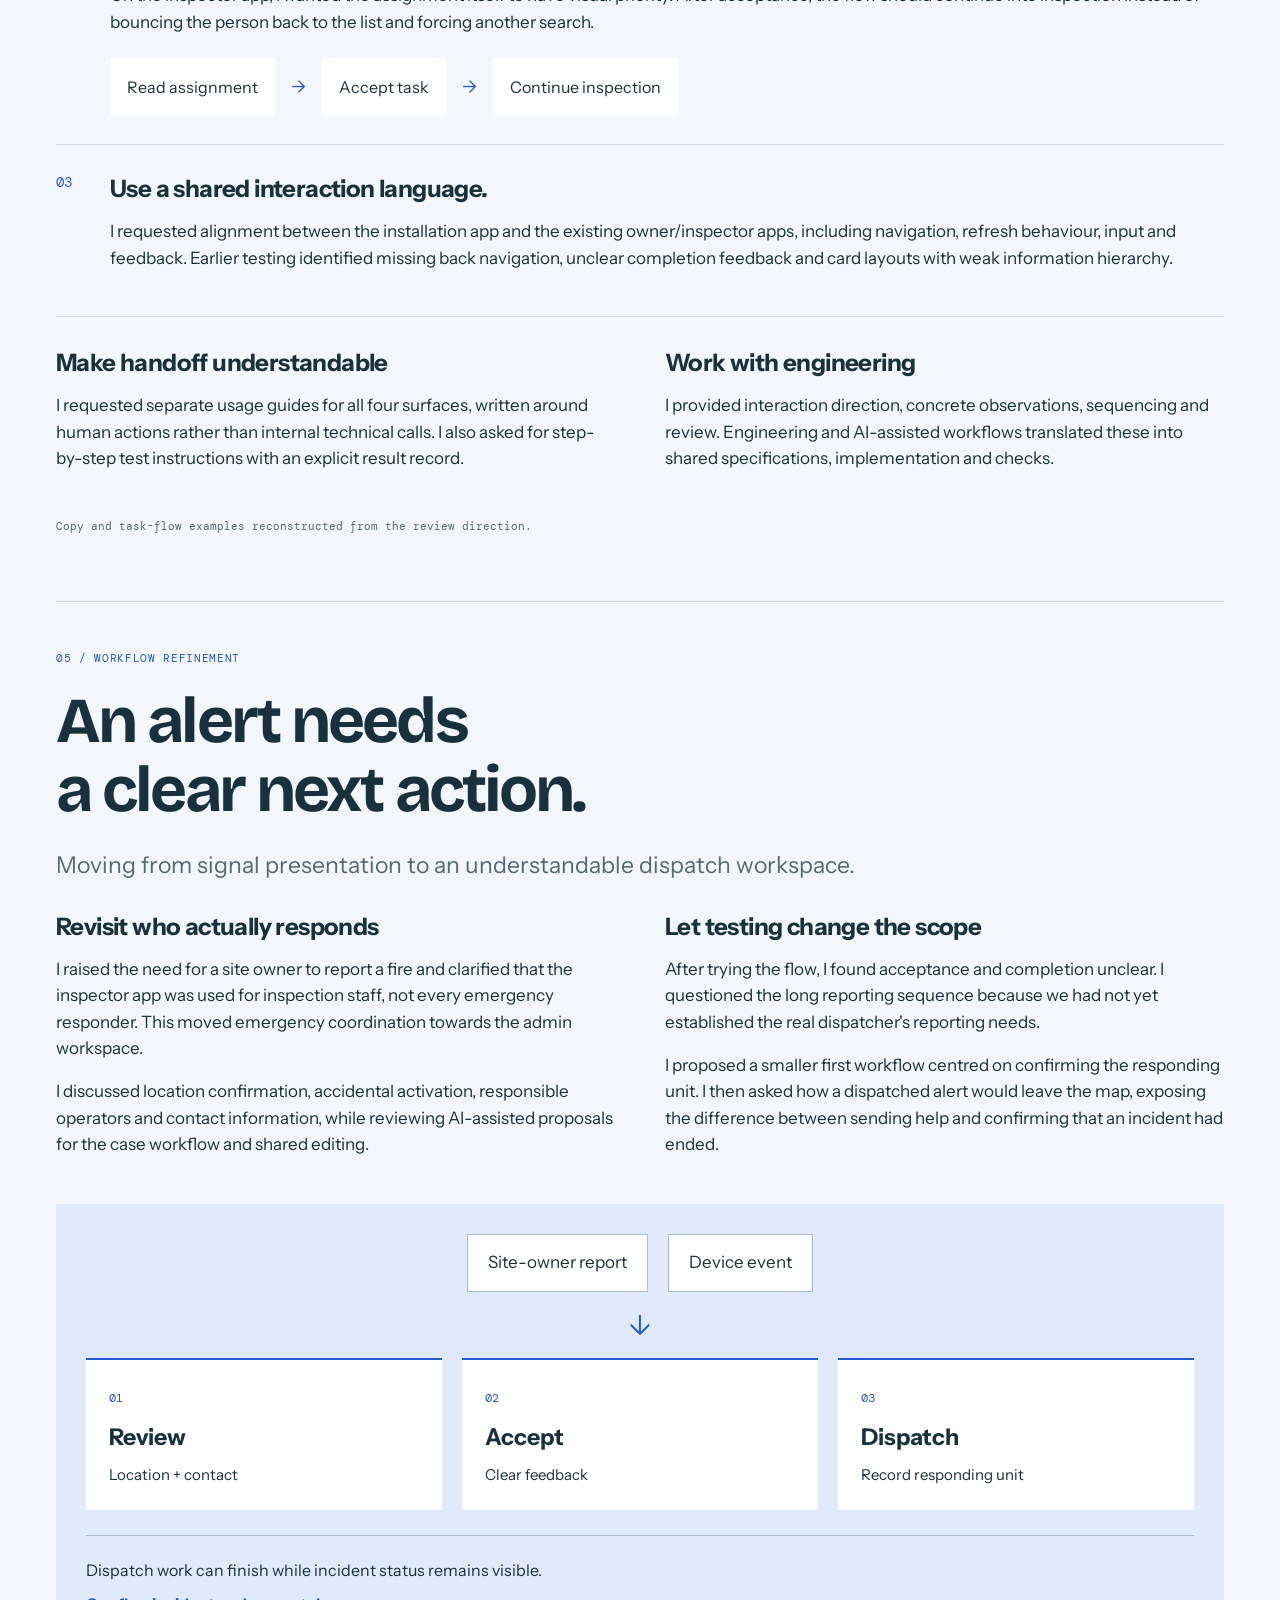
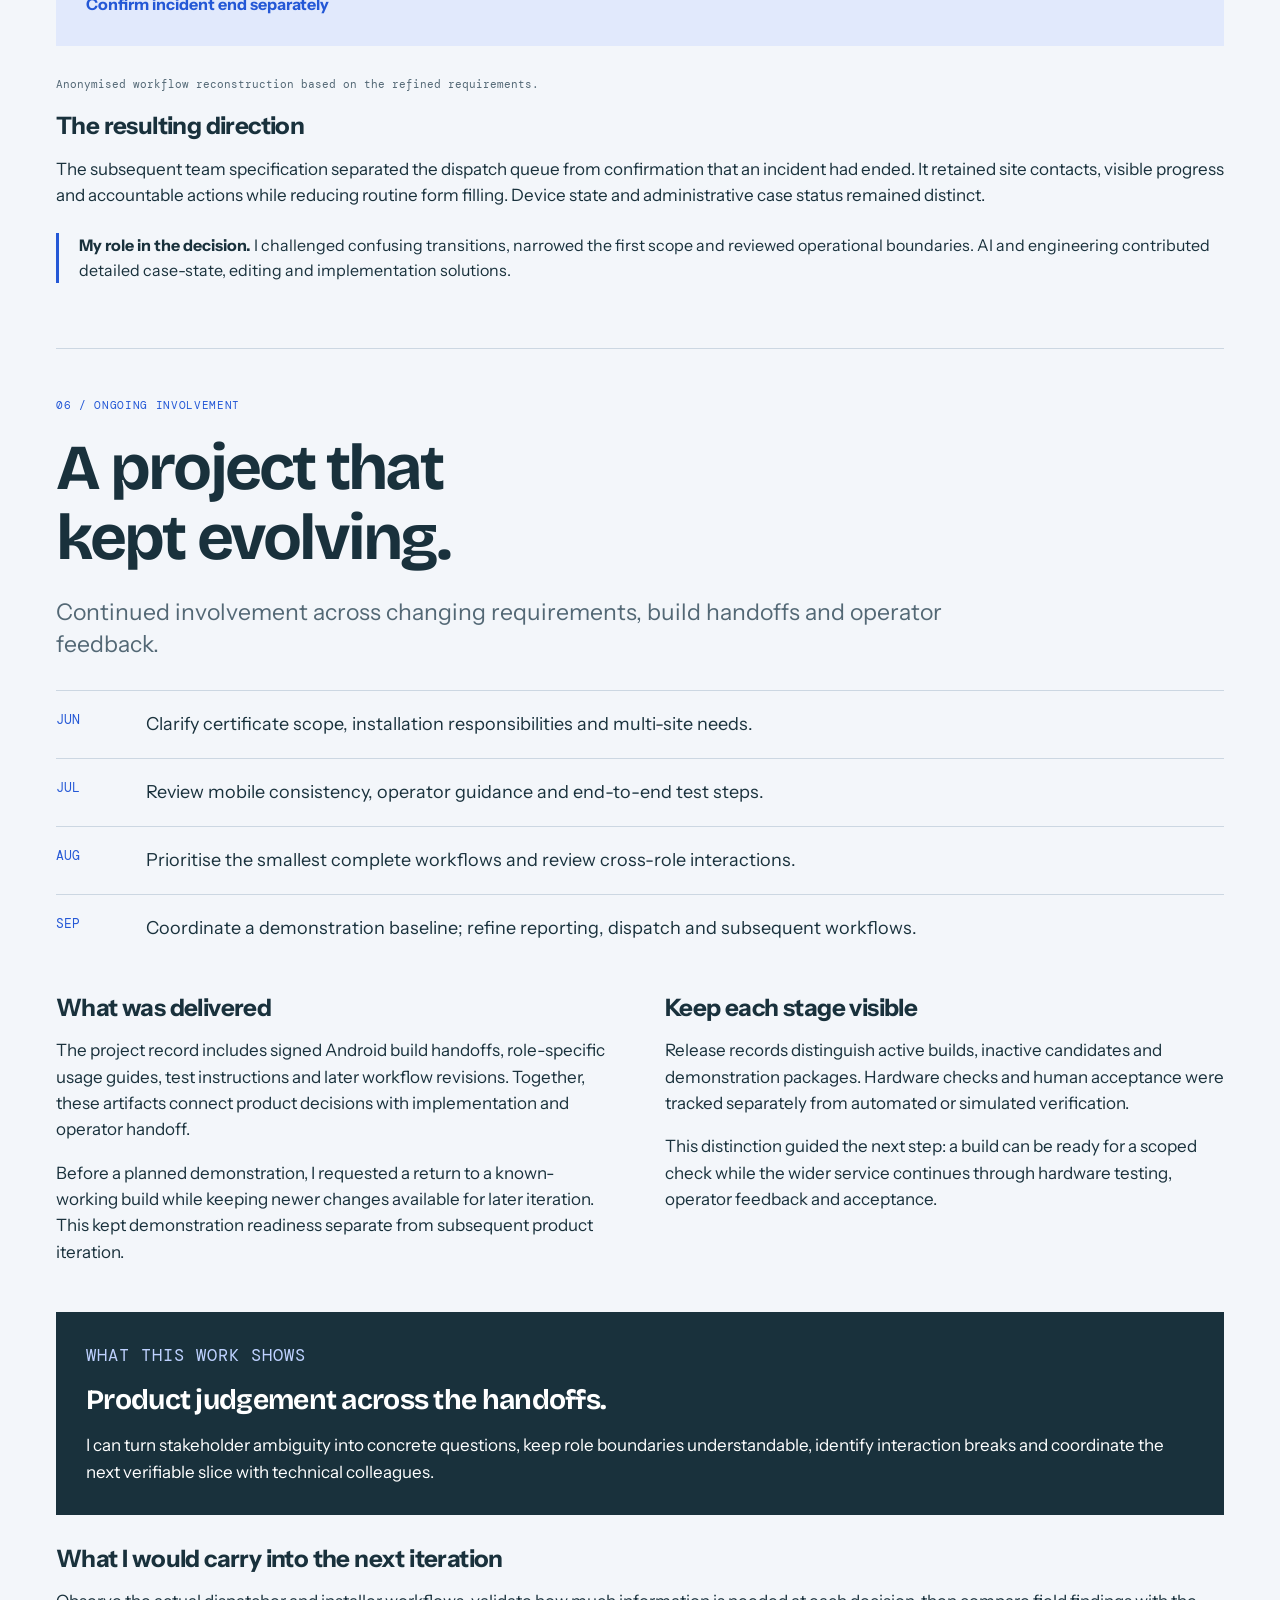
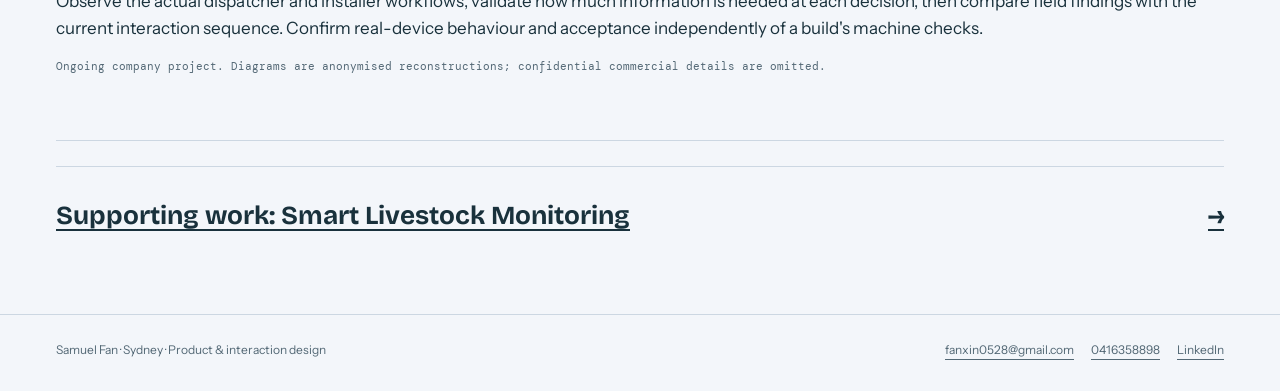
==== commit b3687d9b: "Feature FCT as primary project across portfolio and resumes" ====
--- a/equipment.html
+++ b/equipment.html
@@ -1,8 +1,8 @@
 <!DOCTYPE html>
 
-<html lang="en"><head><meta charset="utf-8"/><meta content="width=device-width,initial-scale=1" name="viewport"/><meta content="default-src 'self'; style-src 'self' 'unsafe-inline'; script-src 'self' 'unsafe-inline'; img-src 'self' data:; font-src 'self'; connect-src 'none'; object-src 'none'; base-uri 'self'" http-equiv="Content-Security-Policy"/><title>Fire Equipment Management | Samuel Fan</title><link href="styles.css" rel="stylesheet"/><link href="https://fanxin0528-commits.github.io/samuel-fan-portfolio/equipment.html" rel="canonical"/><meta content="Samuel Fan — product requirements, interaction design, field research and AI-assisted prototyping. Based in Sydney." name="description"/></head><body><header class="top"><div class="wrap"><a class="brand" href="index.html">Samuel Fan.</a><nav aria-label="Main"><a href="index.html#work">Selected work</a><a href="downloads/Samuel_Fan_Selected_Work_v10.pdf">Portfolio PDF</a><a href="downloads/Samuel_Fan_Photo_Resume_v10.pdf">Resume PDF</a></nav></div></header><main class="wrap fct-case"><section class="fct-chapter" id="chapter-1"><p class="kicker">01 / THE PRODUCT</p><h1 class="chapter-title">Making field work<br/>connect across roles.</h1><p class="deck">Fire Equipment Management Platform</p><div class="links"><a href="downloads/Fire_Equipment_Management_v10.pdf">Download five-page case</a></div>
+<html lang="en"><head><meta charset="utf-8"/><meta content="width=device-width,initial-scale=1" name="viewport"/><meta content="default-src 'self'; style-src 'self' 'unsafe-inline'; script-src 'self' 'unsafe-inline'; img-src 'self' data:; font-src 'self'; connect-src 'none'; object-src 'none'; base-uri 'self'" http-equiv="Content-Security-Policy"/><title>Fire Equipment Management | Samuel Fan</title><link href="styles.css" rel="stylesheet"/><link href="https://fanxin0528-commits.github.io/samuel-fan-portfolio/equipment.html" rel="canonical"/><meta content="Samuel Fan — product requirements, interaction design, field research and AI-assisted prototyping. Based in Sydney." name="description"/></head><body><header class="top"><div class="wrap"><a class="brand" href="index.html">Samuel Fan.</a><nav aria-label="Main"><a href="index.html#work">Selected work</a><a href="downloads/Samuel_Fan_Selected_Work_v11.pdf">Portfolio PDF</a><a href="downloads/Samuel_Fan_Photo_Resume_v11.pdf">Resume PDF</a></nav></div></header><main class="wrap fct-case"><section class="fct-chapter" id="chapter-1"><p class="kicker">01 / PRIMARY PROJECT · LONGEST INVOLVEMENT</p><h1 class="chapter-title">Making field work<br/>connect across roles.</h1><p class="deck">Fire Equipment Management Platform</p><div class="links"><a href="downloads/Fire_Equipment_Management_v11.pdf">Download six-page core case</a></div>
 <div class="facts"><div><b>CONTEXT</b><span>Company project · 2026</span></div><div><b>STAGE</b><span>Delivery and ongoing iteration</span></div><div><b>MY FOCUS</b><span>Requirements · Interaction direction · Handoff</span></div></div>
-<p class="lead">Equipment records, site certificates, inspections and smoke alerts belong to one operational system. They only become useful when each person knows what to do next.</p>
+<p class="lead">My longest project involvement connects requirements, cross-app interaction, testing and delivery. The central design question stayed consistent: how does each role know what to do next?</p>
 <div class="two"><section><h2>The challenge</h2><p>A site owner, field inspector, installation team and administrator see different parts of the same work. An unclear entry point, mismatched task status or ambiguous completion step can interrupt the handoff between them.</p><p>The design problem extends beyond individual screens: it includes the business object being managed, the person responsible and the evidence of the next action.</p></section><section><h2>My contribution</h2><p>I prepared overseas requirements discussions, clarified site and role boundaries, reviewed cross-app interactions and helped turn observed issues into prioritised fixes and checks.</p><p>I worked with product, backend and hardware colleagues. Engineering teammates and AI-assisted workflows supported implementation while I focused on requirements, interaction review and delivery coordination.</p></section></div>
 <h2 class="diagram-title">Four surfaces, one connected service</h2>
 <div class="role-map"><div><span>01</span><h3>Site owner</h3><p>Manage sites<br/>Inspect equipment<br/>Request support</p></div><div><span>02</span><h3>Field inspector</h3><p>Receive assignments<br/>Check evidence<br/>Submit conclusions</p></div><div><span>03</span><h3>Installation team</h3><p>Install equipment<br/>Review status<br/>Handle field work</p></div><div><span>04</span><h3>Administrator</h3><p>Coordinate work<br/>Review certificates<br/>Handle alert cases</p></div></div>
@@ -12,20 +12,25 @@
 <div class="model"><div class="account"><span>ACCOUNT</span><h3>One owner</h3><p>Identity and access</p></div><div class="branch">→</div><div class="sites"><div><span>SITE A</span><h3>Premises context</h3><p>Equipment · Inspections · Certificate</p></div><div><span>SITE B</span><h3>Premises context</h3><p>Equipment · Inspections · Certificate</p></div></div></div>
 <p class="caption">Reconstructed conceptual model with fictional sites.</p>
 <div class="decision"><p class="label">THE PRODUCT DECISION</p><h2>Put each choice where it belongs.</h2><p>Account registration should establish the person. Site management should establish the premises. Installation and inspection should follow their actual responsibilities.</p></div>
-</section><section class="fct-chapter" id="chapter-3"><p class="kicker">03 / INTERACTION DIRECTION</p><h2 class="chapter-title">Keep the task moving.</h2><p class="deck">Reviewing hierarchy, status and transitions across the mobile apps and admin console.</p>
+</section><section class="fct-chapter" id="chapter-3"><p class="kicker">03 / BUSINESS JOURNEY</p><h2 class="chapter-title">Connect the work,<br/>then follow it through.</h2><p class="deck">A broad service journey across site ownership, field work and administration.</p>
+<p class="lead">I reviewed the platform as connected business journeys: establishing a site, coordinating work, and making the outcome visible to the next role.</p>
+<div class="journey-map"><section><p class="label">ESTABLISH THE CONTEXT</p><h2>Owner + site</h2><p>Identify the premises and its equipment; understand the certificate or installation need.</p></section><div class="journey-arrow">↓</div><section><p class="label">COORDINATE FIELD WORK</p><div class="journey-split"><div><h2>Installation</h2><p>Request support, assign the relevant team and review installation progress.</p></div><div><h2>Inspection</h2><p>Assign a check, accept the task, complete field work and submit the conclusion.</p></div></div></section><div class="journey-arrow">↓</div><section><p class="label">REVIEW + CONTINUE</p><h2>Administrator + owner</h2><p>Review the outcome, make the next status clear and continue with certification or follow-up work.</p></section></div>
+<p class="caption">Anonymised business-level reconstruction. The installation and inspection paths show different roles, not one mandatory sequence.</p>
+<div class="two"><section><h2>Where I focused</h2><p>I clarified what belonged to the account or site, questioned unreachable request paths, and reviewed whether a task could continue naturally after acceptance. I also reported when a completed field task still appeared open elsewhere.</p></section><section><h2>A separate urgent journey</h2><p>Routine inspection was not the same job as emergency response. Later requirements brought owner reports and device alerts into an admin coordination workflow, with location, contact and explicit incident-end feedback.</p></section></div>
+<p class="note"><b>The product lesson.</b> A completed action on one screen is a handoff to another person. I used those handoffs to frame review, prioritisation and the next check with the team.</p></section><section class="fct-chapter" id="chapter-4"><p class="kicker">04 / INTERACTION DIRECTION</p><h2 class="chapter-title">Keep the task moving.</h2><p class="deck">Reviewing hierarchy, status and transitions across the mobile apps and admin console.</p>
 <p class="lead">I tested and reviewed the interfaces as connected tasks, asking what an operator should understand, choose and see after each action.</p>
 <div class="review-row"><span>01</span><div><h2>Show the problem, not just a category.</h2><p>I asked for specific status wording rather than a generic warning or non-compliance label, supported by a consistent severity colour. I also reviewed drawer details and redundant close controls in the admin interface.</p><p class="example">Illustrative copy direction: <s>Warning</s> → <b>Expires within 30 days</b></p></div></div>
 <div class="review-row"><span>02</span><div><h2>Accept a task, then continue doing it.</h2><p>On the inspector app, I wanted the assignment itself to have visual priority. After acceptance, the flow should continue into inspection instead of bouncing the person back to the list and forcing another search.</p><div class="flow"><div>Read assignment</div><span>→</span><div>Accept task</div><span>→</span><div>Continue inspection</div></div></div></div>
 <div class="review-row"><span>03</span><div><h2>Use a shared interaction language.</h2><p>I requested alignment between the installation app and the existing owner/inspector apps, including navigation, refresh behaviour, input and feedback. Earlier testing identified missing back navigation, unclear completion feedback and card layouts with weak information hierarchy.</p></div></div>
 <div class="two bottom"><section><h2>Make handoff understandable</h2><p>I requested separate usage guides for all four surfaces, written around human actions rather than internal technical calls. I also asked for step-by-step test instructions with an explicit result record.</p></section><section><h2>Work with engineering</h2><p>I provided interaction direction, concrete observations, sequencing and review. Engineering and AI-assisted workflows translated these into shared specifications, implementation and checks.</p></section></div>
-<p class="caption">Copy and task-flow examples reconstructed from the review direction.</p></section><section class="fct-chapter" id="chapter-4"><p class="kicker">04 / WORKFLOW REFINEMENT</p><h2 class="chapter-title">An alert needs<br/>a clear next action.</h2><p class="deck">Moving from signal presentation to an understandable dispatch workspace.</p>
+<p class="caption">Copy and task-flow examples reconstructed from the review direction.</p></section><section class="fct-chapter" id="chapter-5"><p class="kicker">05 / WORKFLOW REFINEMENT</p><h2 class="chapter-title">An alert needs<br/>a clear next action.</h2><p class="deck">Moving from signal presentation to an understandable dispatch workspace.</p>
 <div class="two"><section><h2>Revisit who actually responds</h2><p>I raised the need for a site owner to report a fire and clarified that the inspector app was used for inspection staff, not every emergency responder. This moved emergency coordination towards the admin workspace.</p><p>I discussed location confirmation, accidental activation, responsible operators and contact information, while reviewing AI-assisted proposals for the case workflow and shared editing.</p></section><section><h2>Let testing change the scope</h2><p>After trying the flow, I found acceptance and completion unclear. I questioned the long reporting sequence because we had not yet established the real dispatcher's reporting needs.</p><p>I proposed a smaller first workflow centred on confirming the responding unit. I then asked how a dispatched alert would leave the map, exposing the difference between sending help and confirming that an incident had ended.</p></section></div>
 <div class="case-flow"><div class="sources"><span>Site-owner report</span><span>Device event</span></div><div class="join">↓</div><div class="stages"><div><small>01</small><b>Review</b><span>Location + contact</span></div><div><small>02</small><b>Accept</b><span>Clear feedback</span></div><div><small>03</small><b>Dispatch</b><span>Record responding unit</span></div></div><div class="end"><span>Dispatch work can finish while incident status remains visible.</span><b>Confirm incident end separately</b></div></div>
 <p class="caption">Anonymised workflow reconstruction based on the refined requirements.</p>
 <h2>The resulting direction</h2><p>The subsequent team specification separated the dispatch queue from confirmation that an incident had ended. It retained site contacts, visible progress and accountable actions while reducing routine form filling. Device state and administrative case status remained distinct.</p>
-<p class="note"><b>My role in the decision.</b> I challenged confusing transitions, narrowed the first scope and reviewed operational boundaries. AI and engineering contributed detailed case-state, editing and implementation solutions.</p></section><section class="fct-chapter" id="chapter-5"><p class="kicker">05 / DELIVERY &amp; REFLECTION</p><h2 class="chapter-title">Deliver in stages.<br/>Keep the evidence clear.</h2><p class="deck">Build handoffs, demonstration readiness and continued product refinement.</p>
+<p class="note"><b>My role in the decision.</b> I challenged confusing transitions, narrowed the first scope and reviewed operational boundaries. AI and engineering contributed detailed case-state, editing and implementation solutions.</p></section><section class="fct-chapter" id="chapter-6"><p class="kicker">06 / ONGOING INVOLVEMENT</p><h2 class="chapter-title">A project that<br/>kept evolving.</h2><p class="deck">Continued involvement across changing requirements, build handoffs and operator feedback.</p>
 <div class="timeline"><div><b>JUN</b><span>Clarify certificate scope, installation responsibilities and multi-site needs.</span></div><div><b>JUL</b><span>Review mobile consistency, operator guidance and end-to-end test steps.</span></div><div><b>AUG</b><span>Prioritise the smallest complete workflows and review cross-role interactions.</span></div><div><b>SEP</b><span>Coordinate a demonstration baseline; refine reporting, dispatch and subsequent workflows.</span></div></div>
 <div class="two"><section><h2>What was delivered</h2><p>The project record includes signed Android build handoffs, role-specific usage guides, test instructions and later workflow revisions. Together, these artifacts connect product decisions with implementation and operator handoff.</p><p>Before a planned demonstration, I requested a return to a known-working build while keeping newer changes available for later iteration. This kept demonstration readiness separate from subsequent product iteration.</p></section><section><h2>Keep each stage visible</h2><p>Release records distinguish active builds, inactive candidates and demonstration packages. Hardware checks and human acceptance were tracked separately from automated or simulated verification.</p><p>This distinction guided the next step: a build can be ready for a scoped check while the wider service continues through hardware testing, operator feedback and acceptance.</p></section></div>
 <div class="decision"><p class="label">WHAT THIS WORK SHOWS</p><h2>Product judgement across the handoffs.</h2><p>I can turn stakeholder ambiguity into concrete questions, keep role boundaries understandable, identify interaction breaks and coordinate the next verifiable slice with technical colleagues.</p></div>
 <h2>What I would carry into the next iteration</h2><p>Observe the actual dispatcher and installer workflows, validate how much information is needed at each decision, then compare field findings with the current interaction sequence. Confirm real-device behaviour and acceptance independently of a build's machine checks.</p>
-<p class="caption">Ongoing company project. Diagrams are anonymised reconstructions; confidential commercial details are omitted.</p></section><a class="next-case" href="livestock.html"><span>Next: Smart Livestock Monitoring</span><span aria-hidden="true">→</span></a></main><footer class="footer"><div class="wrap"><span>Samuel Fan · Sydney · Product &amp; interaction design</span><span class="contact-links"><a href="mailto:fanxin0528@gmail.com">fanxin0528@gmail.com</a><a href="tel:+61416358898">0416358898</a><a href="https://www.linkedin.com/in/samuel-fan-a523b7407/">LinkedIn</a></span></div></footer></body></html>+<p class="caption">Ongoing company project. Diagrams are anonymised reconstructions; confidential commercial details are omitted.</p></section><a class="next-case" href="livestock.html"><span>Supporting work: Smart Livestock Monitoring</span><span aria-hidden="true">→</span></a></main><footer class="footer"><div class="wrap"><span>Samuel Fan · Sydney · Product &amp; interaction design</span><span class="contact-links"><a href="mailto:fanxin0528@gmail.com">fanxin0528@gmail.com</a><a href="tel:+61416358898">0416358898</a><a href="https://www.linkedin.com/in/samuel-fan-a523b7407/">LinkedIn</a></span></div></footer></body></html>
--- a/styles.css
+++ b/styles.css
@@ -8,3 +8,6 @@
 @media(max-width:900px){.fct-case .role-map{grid-template-columns:1fr 1fr}.fct-case .two{gap:30px}.fct-case .facts{grid-template-columns:1fr}.fct-case .model{padding:24px;gap:15px}.fct-case .flow{flex-wrap:wrap}}@media(max-width:620px){.fct-chapter{padding:33px 0}.fct-case .chapter-title{font-size:43px}.fct-case .deck{font-size:21px}.fct-case .two{grid-template-columns:1fr;gap:13px;margin:24px 0}.fct-case .lead{font-size:22px}.fct-case .model{display:block;padding:20px}.fct-case .branch{margin:18px}.fct-case .decision{padding:24px}.fct-case .review-row{grid-template-columns:20px 1fr;gap:13px}.fct-case .flow{gap:10px}.fct-case .flow div{font-size:14px;padding:12px}.fct-case .case-flow{padding:20px}.fct-case .sources{flex-direction:column;gap:12px}.fct-case .sources span{font-size:16px}.fct-case .stages{grid-template-columns:1fr;gap:15px}.fct-case .stages>div{padding:18px}.fct-case .timeline>div{grid-template-columns:38px 1fr;gap:16px;font-size:16px}.fct-case .role-map{gap:20px 13px}.fct-case .role-map>div{padding-right:8px}.fct-case .role-map h3{font-size:19px}}
 
 .contact-links{display:flex;flex-wrap:wrap;gap:9px 17px}
+/* v11: the primary platform sets the hierarchy; supporting work follows. */
+.intro-primary{padding:34px 0 36px;grid-template-columns:1.3fr 1fr;align-items:center}.intro-primary h1{font-size:64px}.intro-primary p{font-size:18px;max-width:450px}.primary-project{background:var(--ink);color:white;border-radius:16px;padding:34px 42px 30px}.primary-marker{display:flex;align-items:center;gap:20px;font:12px/1.5 Mono,monospace;letter-spacing:.06em;color:#bed1ff;border-bottom:1px solid #4a626d;padding-bottom:21px}.primary-marker span{font:15px/1.5 Body,sans-serif;letter-spacing:0;color:#e1e9fc}.primary-overview{display:grid;grid-template-columns:1.15fr 1fr;gap:58px;align-items:center;padding:33px 0}.primary-overview h2{font-size:clamp(42px,4.5vw,62px);letter-spacing:-.04em}.primary-deck{font-size:22px;line-height:1.4;color:#e1e9fc;max-width:500px;margin-top:23px}.primary-context{font:11px/1.7 Mono,monospace;color:#bed1ff;margin-top:19px}.primary-actions{display:flex;align-items:center;flex-wrap:wrap;gap:24px;margin-top:28px;font-size:14px}.primary-link{display:inline-flex;justify-content:space-between;gap:22px;background:white;color:var(--ink);padding:13px 17px;text-decoration:none;font-weight:700;border-radius:5px}.primary-actions a:hover{color:#bed1ff}.primary-actions .primary-link:hover{color:#2458d6}.primary-journey{margin:0;min-width:0}.primary-journey figcaption{font:10px/1.6 Mono,monospace;color:#bed1ff;margin-bottom:15px}.primary-journey>div{border:1px solid #6c8491;padding:15px 19px;border-radius:6px}.primary-journey small,.primary-journey strong,.primary-journey div>span{display:block}.primary-journey small{font:10px/1.5 Mono,monospace;color:#bed1ff}.primary-journey strong{font-size:22px;margin:5px 0}.primary-journey div>span{font-size:14px;color:#d5e0eb}.primary-journey>b{display:block;text-align:center;font-size:20px;line-height:1.2;color:#bed1ff;margin:5px 0}.primary-contributions{display:grid;grid-template-columns:repeat(3,1fr);gap:30px;border-top:1px solid #4a626d;padding-top:27px}.primary-contributions .label{color:#bed1ff}.primary-contributions h3{font-size:22px;margin:11px 0}.primary-contributions p{font-size:15px;line-height:1.55;color:#d5e0eb}.primary-credit{font-size:13px;line-height:1.55;color:#bed1ff;margin-top:26px;max-width:950px}.supporting-work{padding-top:45px}.supporting-heading{display:flex;justify-content:space-between;gap:35px;align-items:end;margin-bottom:24px}.supporting-heading h2{font-size:35px;margin-top:10px}.supporting-heading p{font-size:15px;color:var(--muted);max-width:310px}.supporting-grid{display:grid;grid-template-columns:1fr 1fr;gap:30px}.support-card{text-decoration:none;display:block;min-width:0}.support-card h3{font-size:24px;margin:19px 0 9px}.support-card p{font-size:16px;color:var(--muted);max-width:510px}.support-card figure{height:220px;margin:0;background:#e9edf2;border-radius:12px;overflow:hidden}.support-ranch{position:relative}.support-ranch img:first-child{width:100%;height:100%;object-fit:cover}.support-ranch img:last-child{position:absolute;right:23px;top:15px;height:190px;width:107px;object-fit:contain}.support-medical{display:flex;gap:23px;justify-content:center;align-items:center;padding:16px}.support-medical img{height:188px;max-width:43%;object-fit:contain}.final-downloads{padding-top:30px;border-top:1px solid var(--line);margin-top:32px}.fct-case .journey-map{background:var(--pale);padding:27px;margin:26px 0}.fct-case .journey-map section{background:white;border-left:3px solid var(--blue);padding:20px 23px}.fct-case .journey-map p{margin-bottom:0}.fct-case .journey-map .label{margin-bottom:10px}.fct-case .journey-arrow{text-align:center;color:var(--blue);font-size:25px;margin:9px}.fct-case .journey-split{display:grid;grid-template-columns:1fr 1fr;gap:35px}
+@media(max-width:900px){.intro-primary{grid-template-columns:1fr 1fr;gap:25px}.intro-primary h1{font-size:53px}.primary-project{padding:28px}.primary-overview{gap:30px}.primary-contributions{gap:20px}.primary-contributions h3{font-size:20px}.supporting-heading{display:block}.supporting-heading p{margin-top:15px;max-width:none}}@media(max-width:620px){.intro-primary{grid-template-columns:1fr;gap:20px;padding:24px 0 29px}.intro-primary h1{font-size:46px}.intro-primary p{font-size:17px}.primary-project{padding:24px 22px;border-radius:12px}.primary-marker{align-items:start;flex-direction:column;gap:7px;font-size:10px;padding-bottom:18px}.primary-marker span{font-size:13px}.primary-overview{grid-template-columns:1fr;gap:29px;padding:25px 0}.primary-overview h2{font-size:42px}.primary-deck{font-size:21px;margin-top:20px}.primary-context{font-size:10px}.primary-actions{gap:18px;margin-top:23px}.primary-journey strong{font-size:21px}.primary-contributions{grid-template-columns:1fr;gap:23px;padding-top:24px}.primary-contributions h3{font-size:22px;margin:7px 0 9px}.primary-contributions p{font-size:16px}.primary-credit{font-size:13px;margin-top:25px}.supporting-work{padding-top:33px}.supporting-heading h2{font-size:30px}.supporting-grid{grid-template-columns:1fr;gap:29px}.support-card h3{font-size:25px}.support-card figure{height:195px}.support-ranch img:last-child{height:168px;top:13px;right:17px}.support-medical img{height:165px}.supporting-heading p{font-size:16px}.fct-case .journey-map{padding:18px}.fct-case .journey-map section{padding:18px}.fct-case .journey-split{grid-template-columns:1fr;gap:22px}}
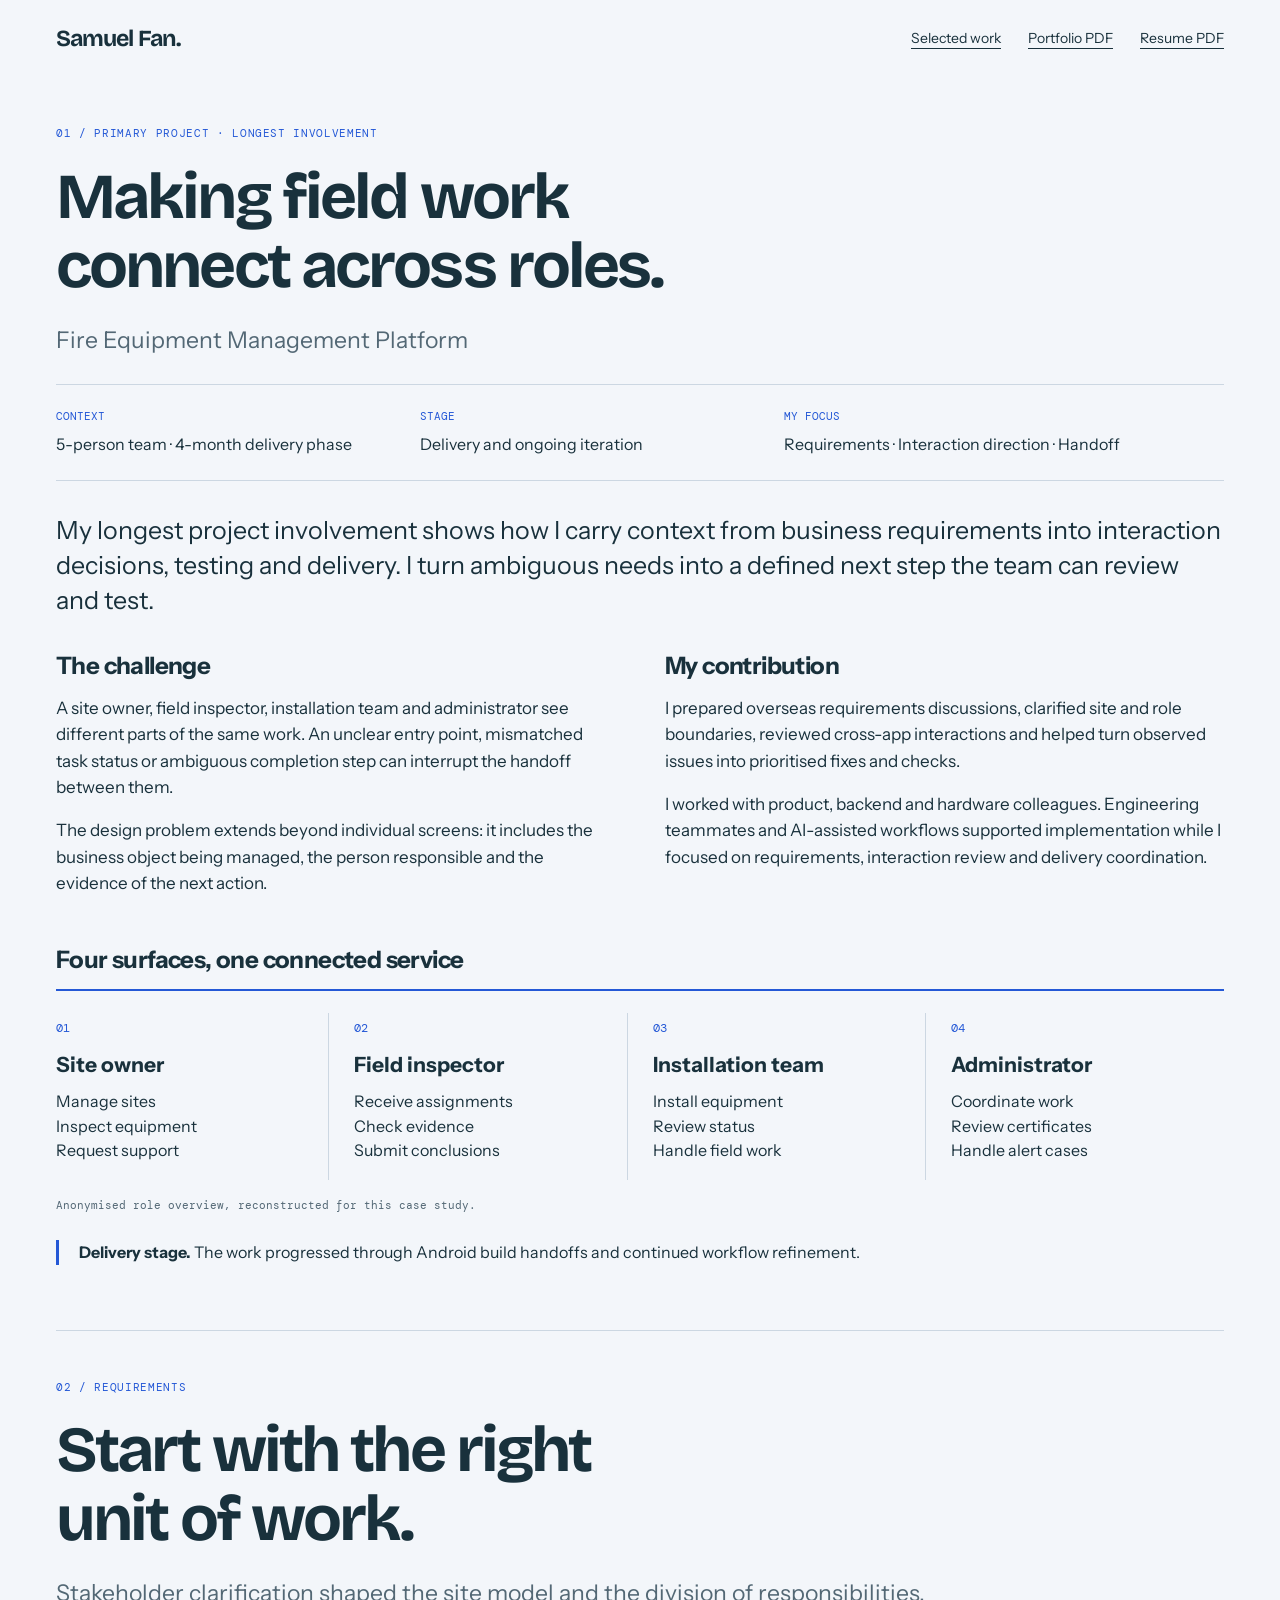
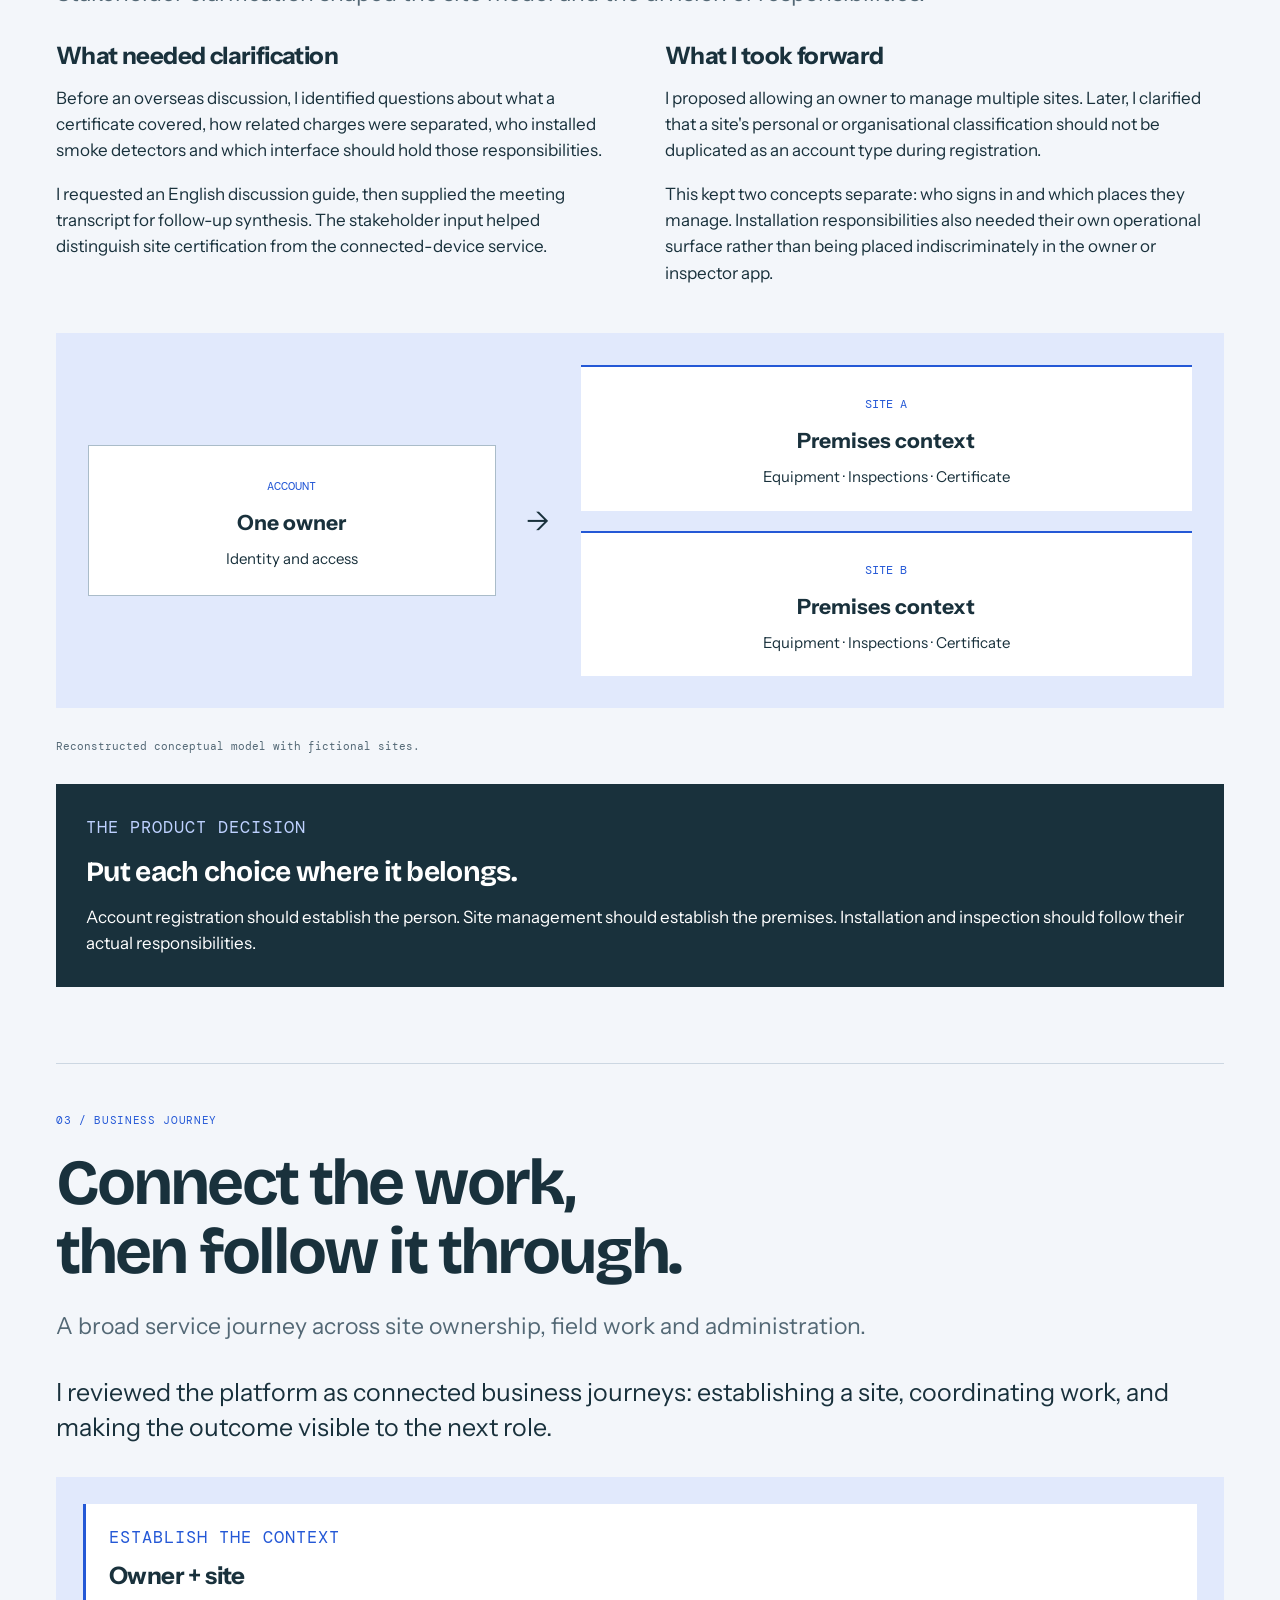
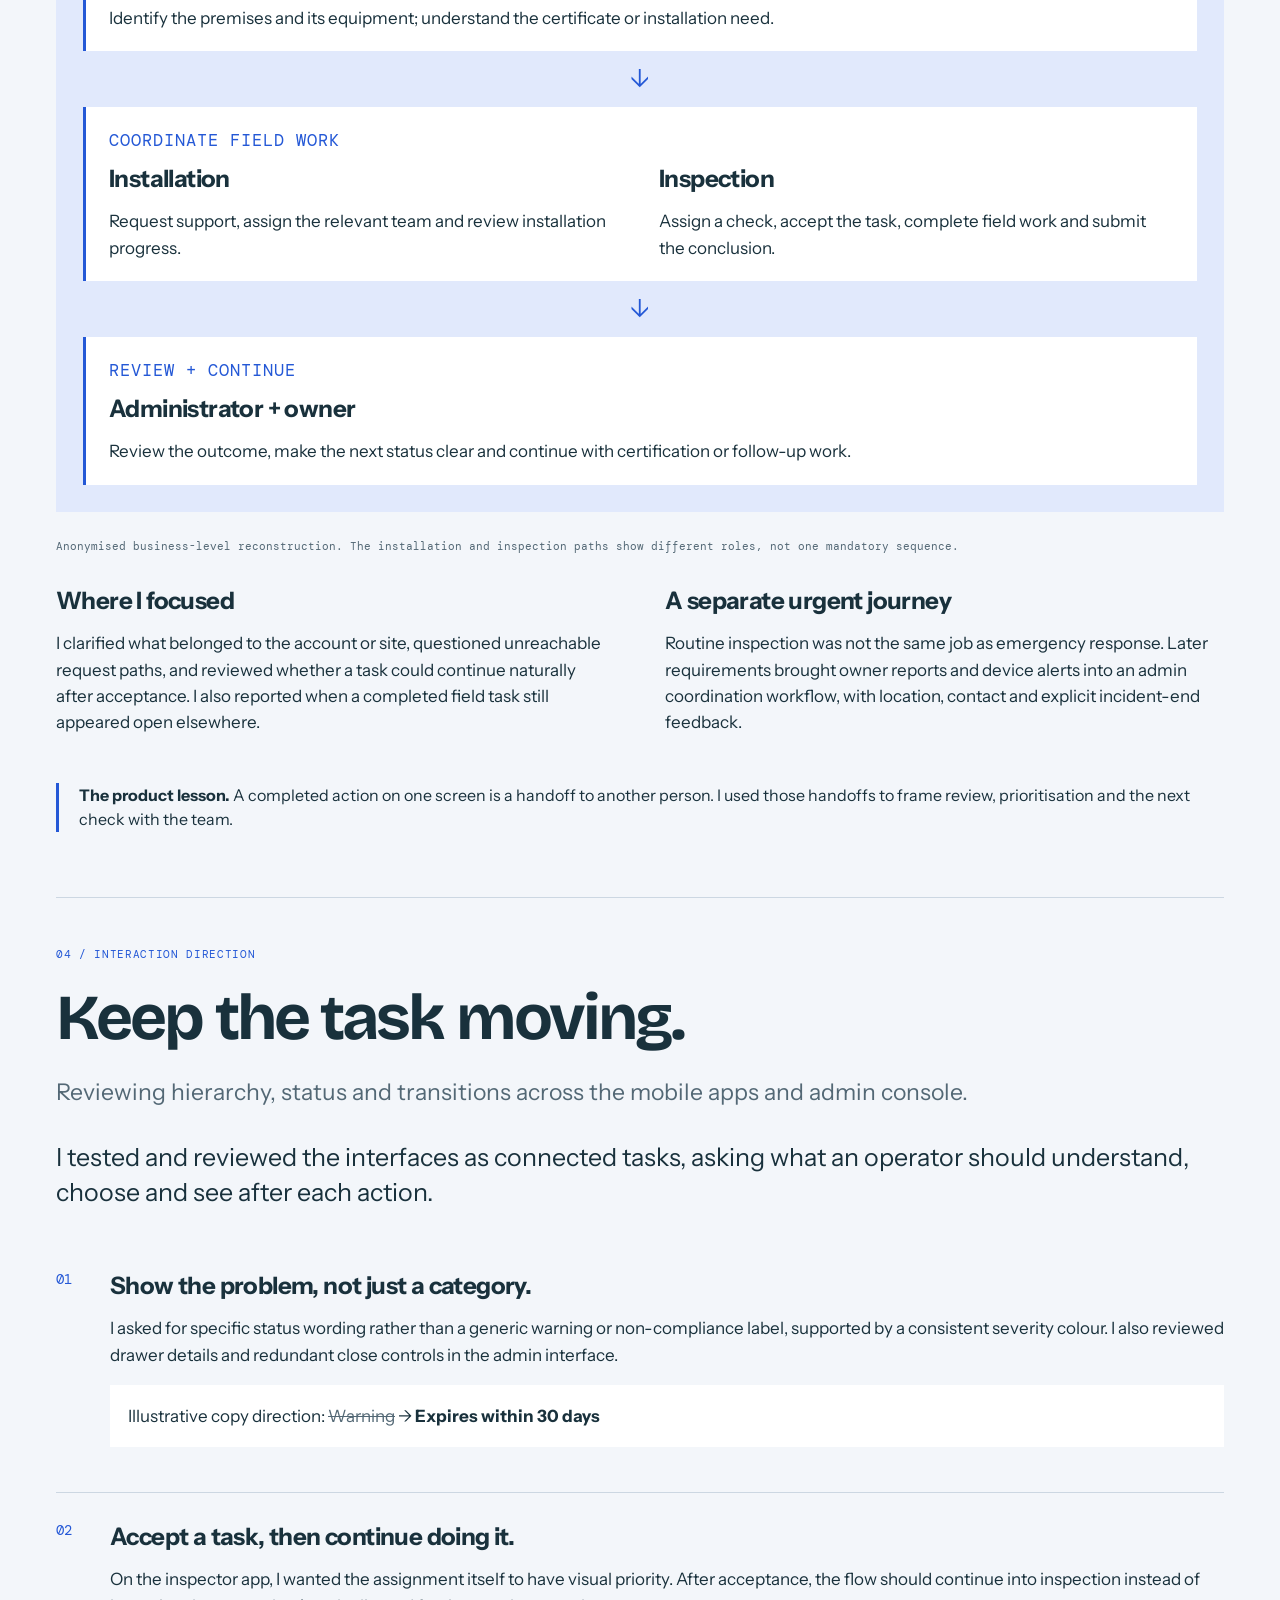
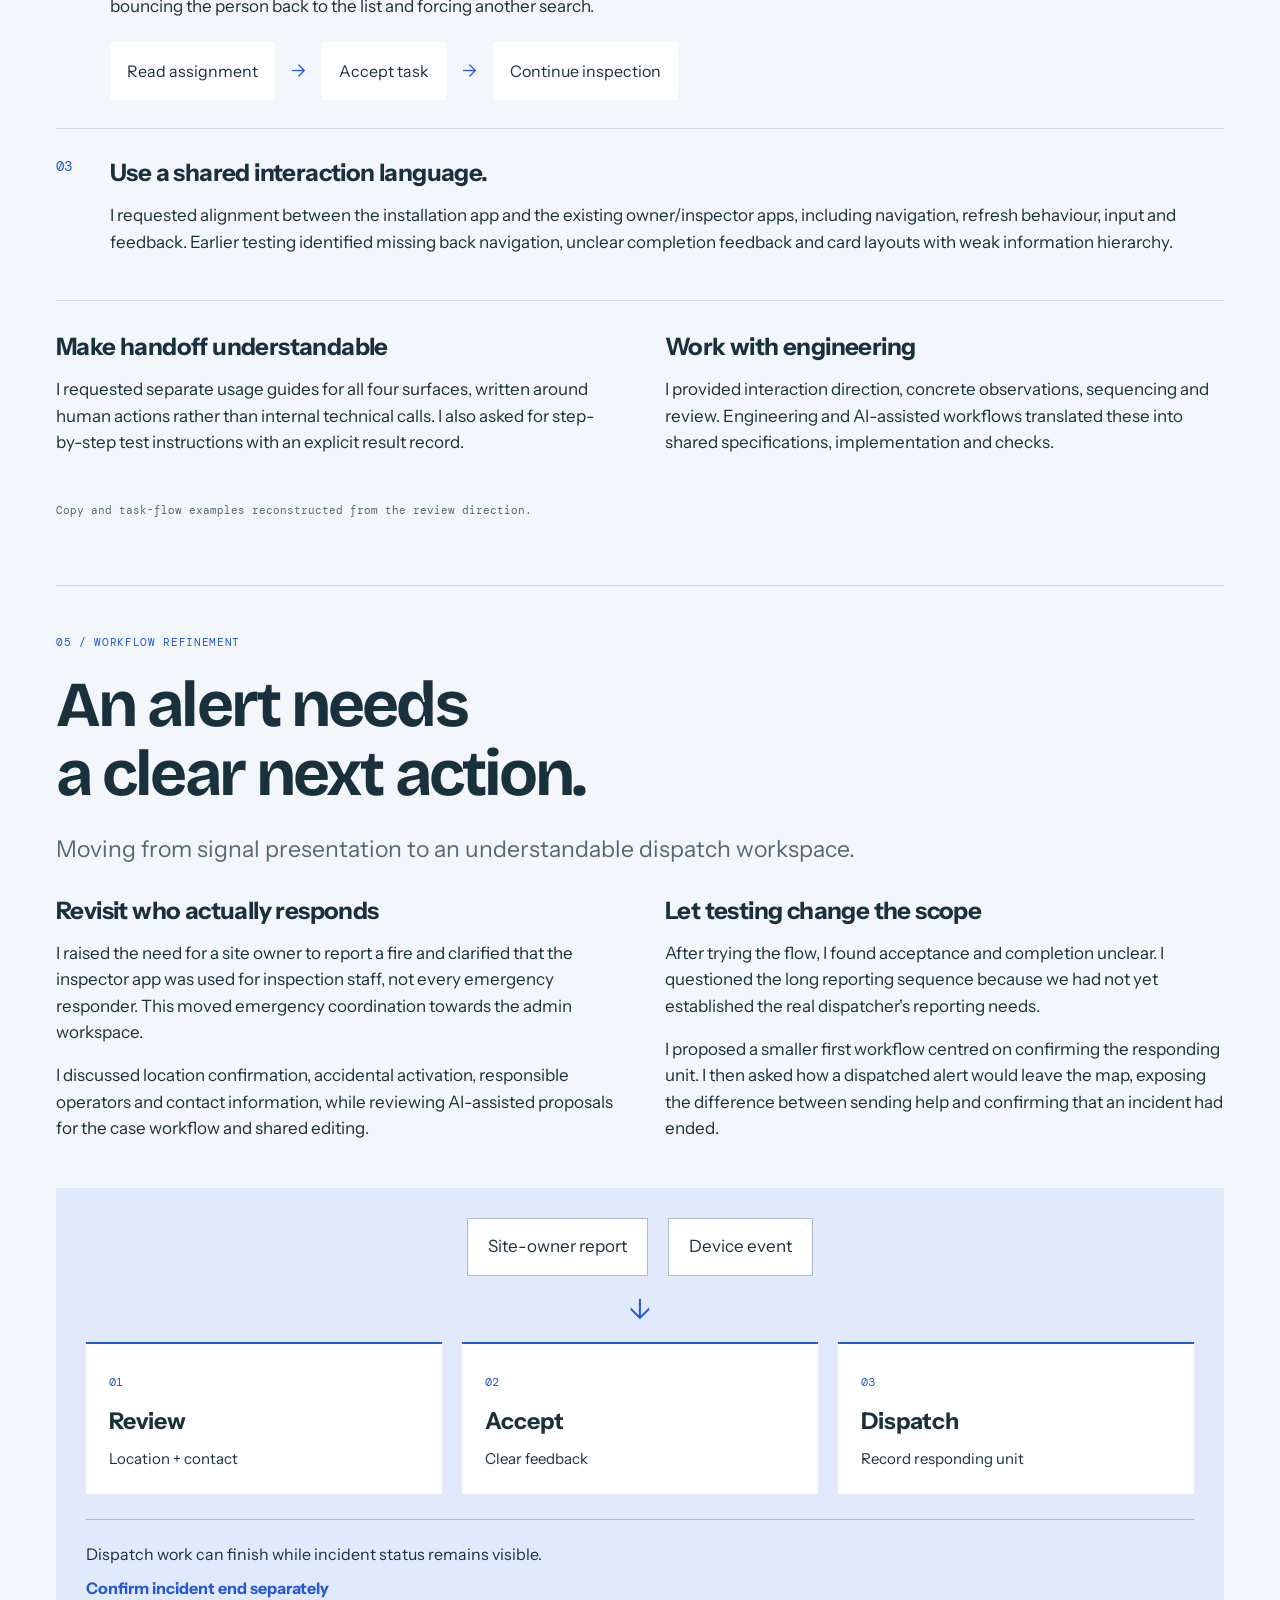
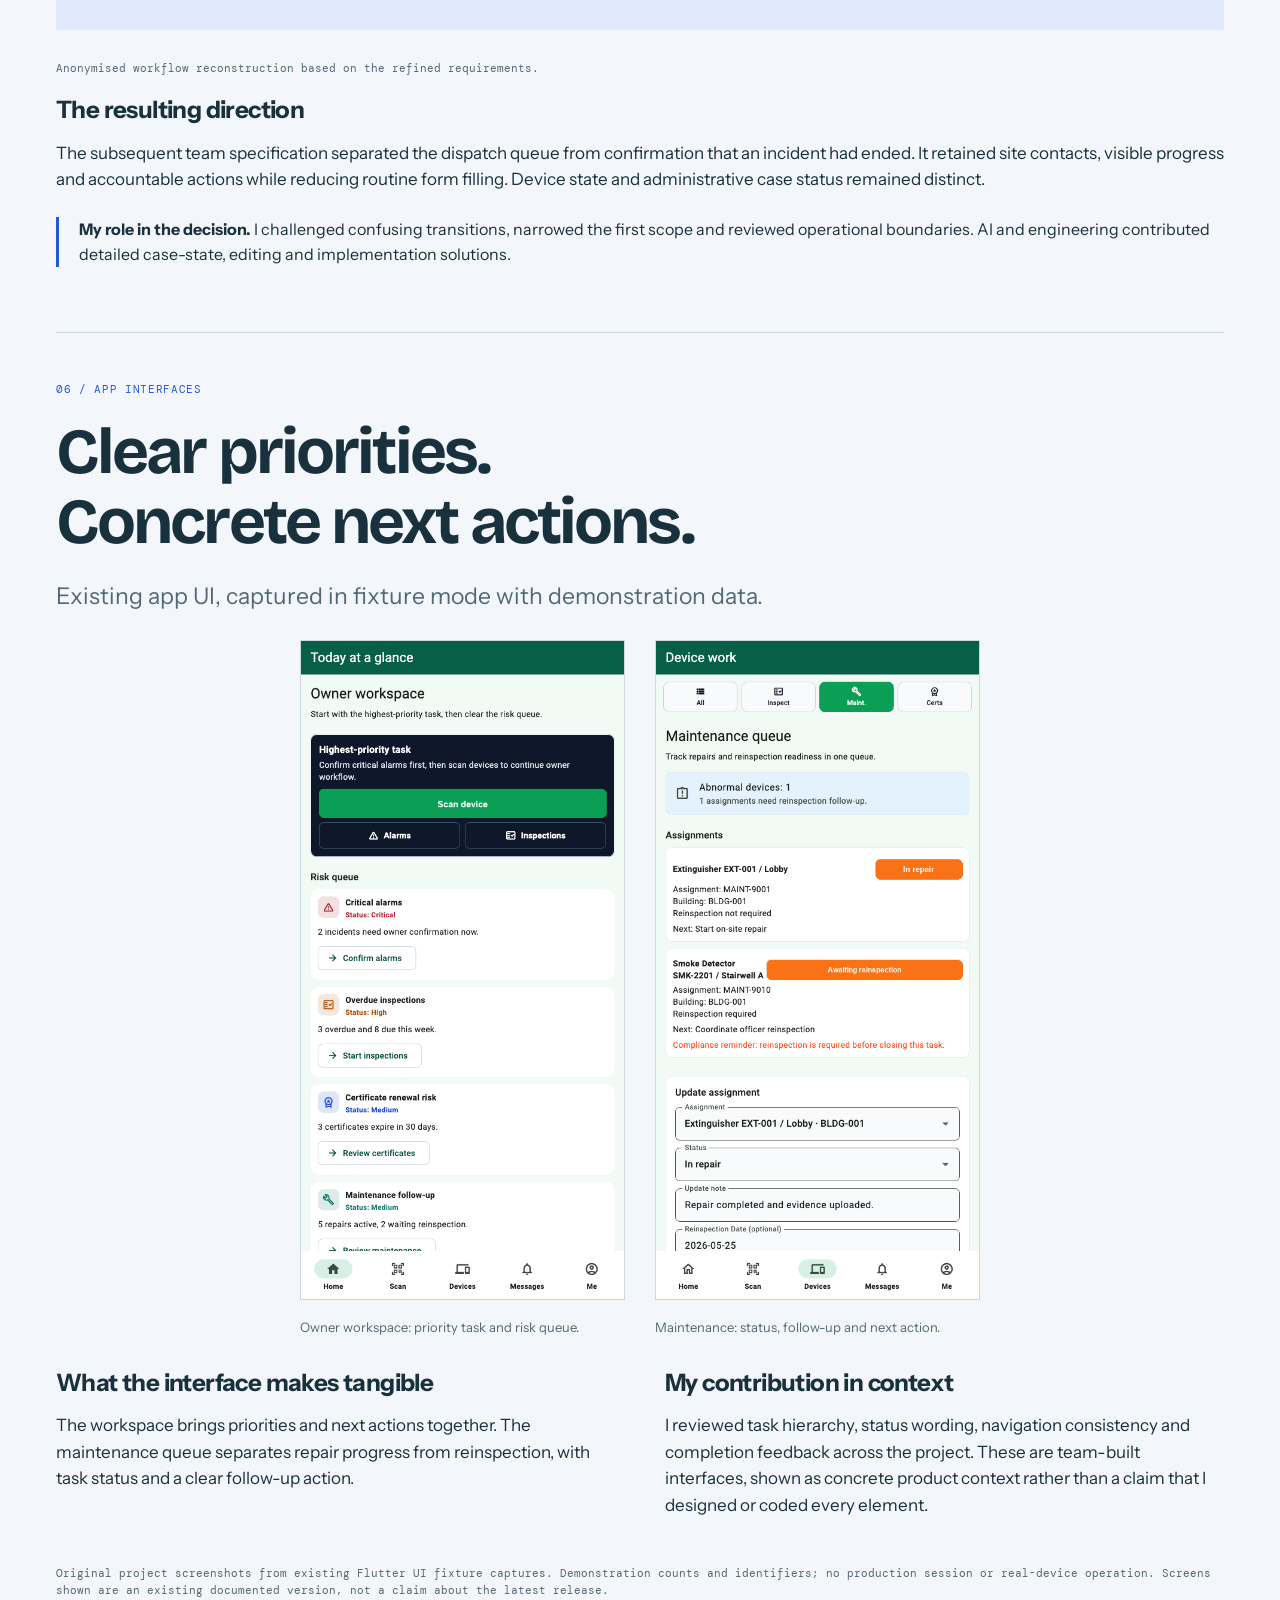
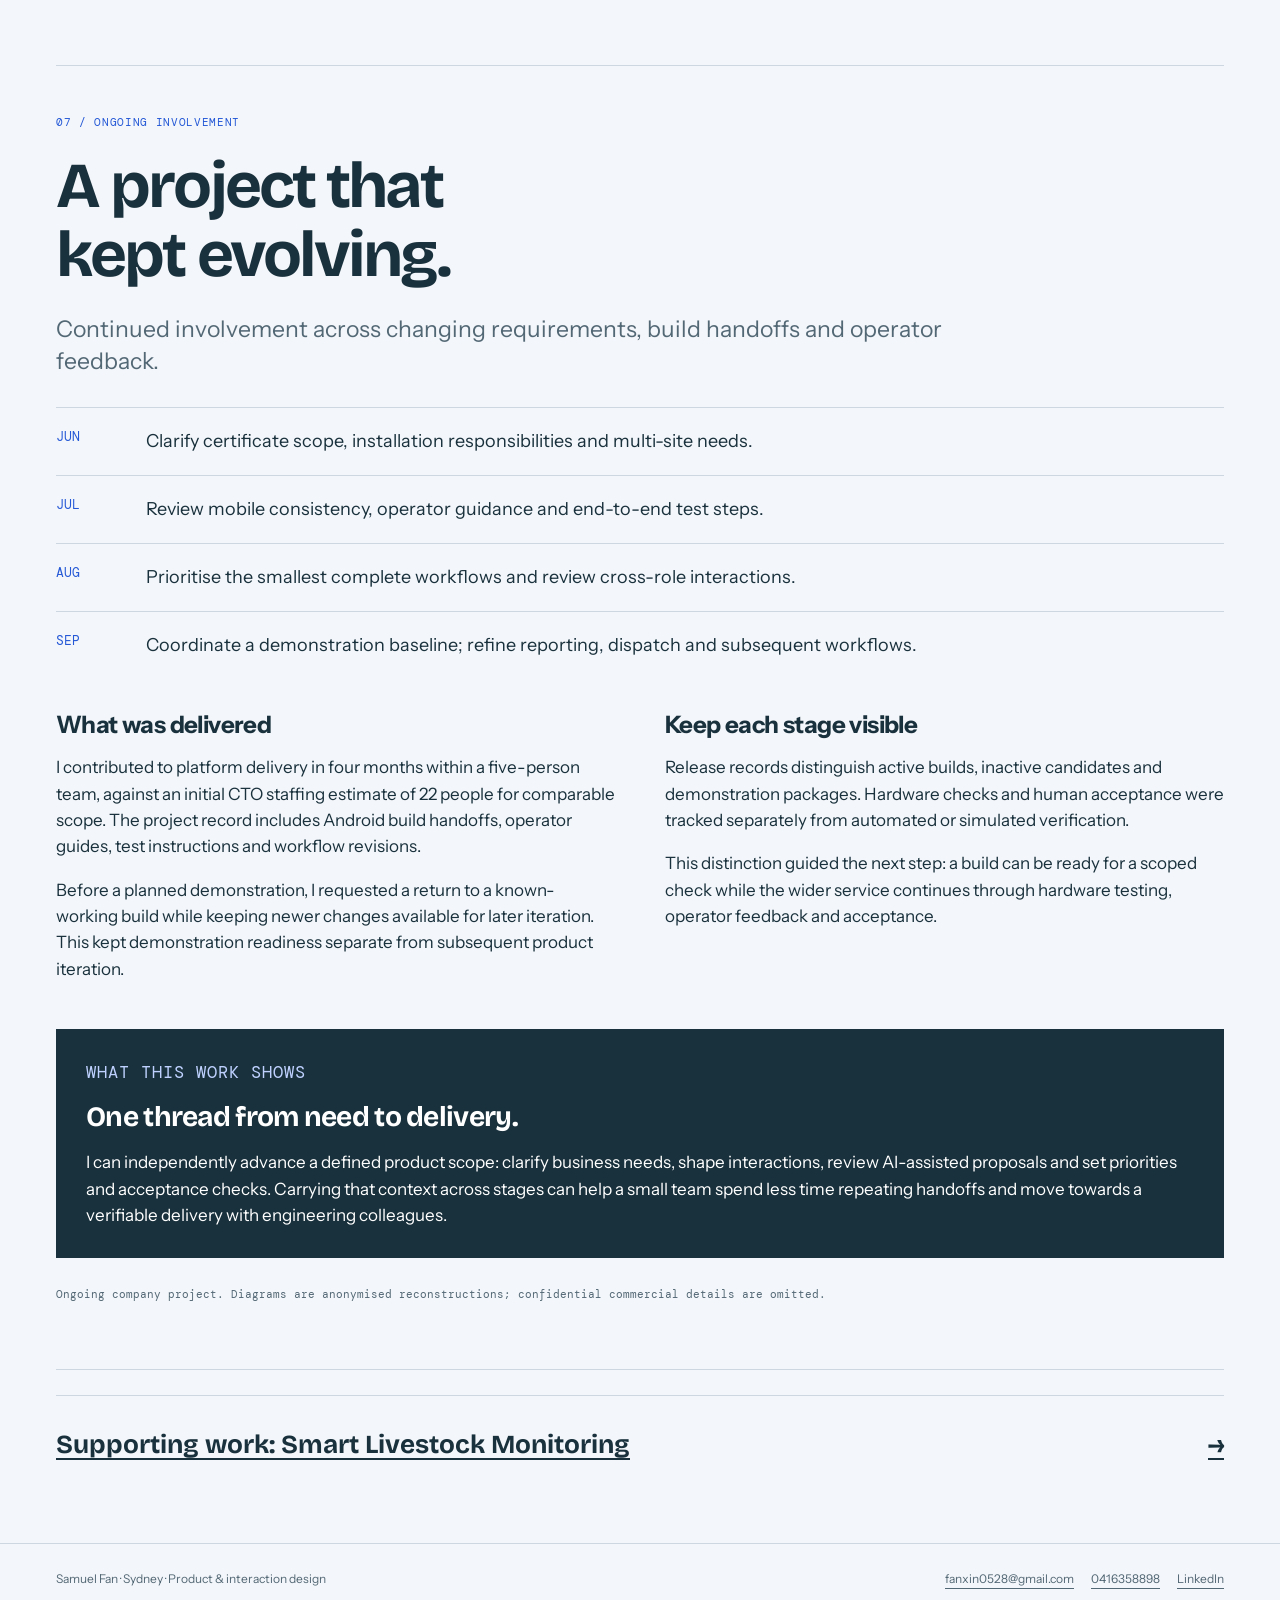
==== commit f8aa5fe6: "Strengthen employer value and show safe FCT app interfaces" ====
--- a/equipment.html
+++ b/equipment.html
@@ -1,8 +1,8 @@
 <!DOCTYPE html>
 
-<html lang="en"><head><meta charset="utf-8"/><meta content="width=device-width,initial-scale=1" name="viewport"/><meta content="default-src 'self'; style-src 'self' 'unsafe-inline'; script-src 'self' 'unsafe-inline'; img-src 'self' data:; font-src 'self'; connect-src 'none'; object-src 'none'; base-uri 'self'" http-equiv="Content-Security-Policy"/><title>Fire Equipment Management | Samuel Fan</title><link href="styles.css" rel="stylesheet"/><link href="https://fanxin0528-commits.github.io/samuel-fan-portfolio/equipment.html" rel="canonical"/><meta content="Samuel Fan — product requirements, interaction design, field research and AI-assisted prototyping. Based in Sydney." name="description"/></head><body><header class="top"><div class="wrap"><a class="brand" href="index.html">Samuel Fan.</a><nav aria-label="Main"><a href="index.html#work">Selected work</a><a href="downloads/Samuel_Fan_Selected_Work_v11.pdf">Portfolio PDF</a><a href="downloads/Samuel_Fan_Photo_Resume_v11.pdf">Resume PDF</a></nav></div></header><main class="wrap fct-case"><section class="fct-chapter" id="chapter-1"><p class="kicker">01 / PRIMARY PROJECT · LONGEST INVOLVEMENT</p><h1 class="chapter-title">Making field work<br/>connect across roles.</h1><p class="deck">Fire Equipment Management Platform</p><div class="links"><a href="downloads/Fire_Equipment_Management_v11.pdf">Download six-page core case</a></div>
-<div class="facts"><div><b>CONTEXT</b><span>Company project · 2026</span></div><div><b>STAGE</b><span>Delivery and ongoing iteration</span></div><div><b>MY FOCUS</b><span>Requirements · Interaction direction · Handoff</span></div></div>
-<p class="lead">My longest project involvement connects requirements, cross-app interaction, testing and delivery. The central design question stayed consistent: how does each role know what to do next?</p>
+<html lang="en"><head><meta charset="utf-8"/><meta content="width=device-width,initial-scale=1" name="viewport"/><meta content="default-src 'self'; style-src 'self' 'unsafe-inline'; script-src 'self' 'unsafe-inline'; img-src 'self' data:; font-src 'self'; connect-src 'none'; object-src 'none'; base-uri 'self'" http-equiv="Content-Security-Policy"/><title>Fire Equipment Management | Samuel Fan</title><link href="styles.css" rel="stylesheet"/><link href="https://fanxin0528-commits.github.io/samuel-fan-portfolio/equipment.html" rel="canonical"/><meta content="Samuel Fan — product requirements, interaction design, field research and AI-assisted prototyping. Based in Sydney." name="description"/></head><body><header class="top"><div class="wrap"><a class="brand" href="index.html">Samuel Fan.</a><nav aria-label="Main"><a href="index.html#work">Selected work</a><a href="downloads/Samuel_Fan_Selected_Work_v12.pdf">Portfolio PDF</a><a href="downloads/Samuel_Fan_Photo_Resume_v12.pdf">Resume PDF</a></nav></div></header><main class="wrap fct-case"><section class="fct-chapter" id="chapter-1"><p class="kicker">01 / PRIMARY PROJECT · LONGEST INVOLVEMENT</p><h1 class="chapter-title">Making field work<br/>connect across roles.</h1><p class="deck">Fire Equipment Management Platform</p>
+<div class="facts"><div><b>CONTEXT</b><span>5-person team · 4-month delivery phase</span></div><div><b>STAGE</b><span>Delivery and ongoing iteration</span></div><div><b>MY FOCUS</b><span>Requirements · Interaction direction · Handoff</span></div></div>
+<p class="lead">My longest project involvement shows how I carry context from business requirements into interaction decisions, testing and delivery. I turn ambiguous needs into a defined next step the team can review and test.</p>
 <div class="two"><section><h2>The challenge</h2><p>A site owner, field inspector, installation team and administrator see different parts of the same work. An unclear entry point, mismatched task status or ambiguous completion step can interrupt the handoff between them.</p><p>The design problem extends beyond individual screens: it includes the business object being managed, the person responsible and the evidence of the next action.</p></section><section><h2>My contribution</h2><p>I prepared overseas requirements discussions, clarified site and role boundaries, reviewed cross-app interactions and helped turn observed issues into prioritised fixes and checks.</p><p>I worked with product, backend and hardware colleagues. Engineering teammates and AI-assisted workflows supported implementation while I focused on requirements, interaction review and delivery coordination.</p></section></div>
 <h2 class="diagram-title">Four surfaces, one connected service</h2>
 <div class="role-map"><div><span>01</span><h3>Site owner</h3><p>Manage sites<br/>Inspect equipment<br/>Request support</p></div><div><span>02</span><h3>Field inspector</h3><p>Receive assignments<br/>Check evidence<br/>Submit conclusions</p></div><div><span>03</span><h3>Installation team</h3><p>Install equipment<br/>Review status<br/>Handle field work</p></div><div><span>04</span><h3>Administrator</h3><p>Coordinate work<br/>Review certificates<br/>Handle alert cases</p></div></div>
@@ -28,9 +28,11 @@
 <div class="case-flow"><div class="sources"><span>Site-owner report</span><span>Device event</span></div><div class="join">↓</div><div class="stages"><div><small>01</small><b>Review</b><span>Location + contact</span></div><div><small>02</small><b>Accept</b><span>Clear feedback</span></div><div><small>03</small><b>Dispatch</b><span>Record responding unit</span></div></div><div class="end"><span>Dispatch work can finish while incident status remains visible.</span><b>Confirm incident end separately</b></div></div>
 <p class="caption">Anonymised workflow reconstruction based on the refined requirements.</p>
 <h2>The resulting direction</h2><p>The subsequent team specification separated the dispatch queue from confirmation that an incident had ended. It retained site contacts, visible progress and accountable actions while reducing routine form filling. Device state and administrative case status remained distinct.</p>
-<p class="note"><b>My role in the decision.</b> I challenged confusing transitions, narrowed the first scope and reviewed operational boundaries. AI and engineering contributed detailed case-state, editing and implementation solutions.</p></section><section class="fct-chapter" id="chapter-6"><p class="kicker">06 / ONGOING INVOLVEMENT</p><h2 class="chapter-title">A project that<br/>kept evolving.</h2><p class="deck">Continued involvement across changing requirements, build handoffs and operator feedback.</p>
+<p class="note"><b>My role in the decision.</b> I challenged confusing transitions, narrowed the first scope and reviewed operational boundaries. AI and engineering contributed detailed case-state, editing and implementation solutions.</p></section><section class="fct-chapter" id="chapter-6"><p class="kicker">06 / APP INTERFACES</p><h2 class="chapter-title">Clear priorities.<br/>Concrete next actions.</h2><p class="deck">Existing app UI, captured in fixture mode with demonstration data.</p>
+<div class="app-spread"><figure><img alt="Existing owner app workspace with demonstration risk counts" src="assets/fct-owner-workspace-fixture.png"/><figcaption>Owner workspace: priority task and risk queue.</figcaption></figure><figure><img alt="Existing maintenance queue with demonstration assignments" src="assets/fct-maintenance-fixture.png"/><figcaption>Maintenance: status, follow-up and next action.</figcaption></figure></div>
+<div class="two"><section><h2>What the interface makes tangible</h2><p>The workspace brings priorities and next actions together. The maintenance queue separates repair progress from reinspection, with task status and a clear follow-up action.</p></section><section><h2>My contribution in context</h2><p>I reviewed task hierarchy, status wording, navigation consistency and completion feedback across the project. These are team-built interfaces, shown as concrete product context rather than a claim that I designed or coded every element.</p></section></div>
+<p class="caption">Original project screenshots from existing Flutter UI fixture captures. Demonstration counts and identifiers; no production session or real-device operation. Screens shown are an existing documented version, not a claim about the latest release.</p></section><section class="fct-chapter" id="chapter-7"><p class="kicker">07 / ONGOING INVOLVEMENT</p><h2 class="chapter-title">A project that<br/>kept evolving.</h2><p class="deck">Continued involvement across changing requirements, build handoffs and operator feedback.</p>
 <div class="timeline"><div><b>JUN</b><span>Clarify certificate scope, installation responsibilities and multi-site needs.</span></div><div><b>JUL</b><span>Review mobile consistency, operator guidance and end-to-end test steps.</span></div><div><b>AUG</b><span>Prioritise the smallest complete workflows and review cross-role interactions.</span></div><div><b>SEP</b><span>Coordinate a demonstration baseline; refine reporting, dispatch and subsequent workflows.</span></div></div>
-<div class="two"><section><h2>What was delivered</h2><p>The project record includes signed Android build handoffs, role-specific usage guides, test instructions and later workflow revisions. Together, these artifacts connect product decisions with implementation and operator handoff.</p><p>Before a planned demonstration, I requested a return to a known-working build while keeping newer changes available for later iteration. This kept demonstration readiness separate from subsequent product iteration.</p></section><section><h2>Keep each stage visible</h2><p>Release records distinguish active builds, inactive candidates and demonstration packages. Hardware checks and human acceptance were tracked separately from automated or simulated verification.</p><p>This distinction guided the next step: a build can be ready for a scoped check while the wider service continues through hardware testing, operator feedback and acceptance.</p></section></div>
-<div class="decision"><p class="label">WHAT THIS WORK SHOWS</p><h2>Product judgement across the handoffs.</h2><p>I can turn stakeholder ambiguity into concrete questions, keep role boundaries understandable, identify interaction breaks and coordinate the next verifiable slice with technical colleagues.</p></div>
-<h2>What I would carry into the next iteration</h2><p>Observe the actual dispatcher and installer workflows, validate how much information is needed at each decision, then compare field findings with the current interaction sequence. Confirm real-device behaviour and acceptance independently of a build's machine checks.</p>
+<div class="two"><section><h2>What was delivered</h2><p>I contributed to platform delivery in four months within a five-person team, against an initial CTO staffing estimate of 22 people for comparable scope. The project record includes Android build handoffs, operator guides, test instructions and workflow revisions.</p><p>Before a planned demonstration, I requested a return to a known-working build while keeping newer changes available for later iteration. This kept demonstration readiness separate from subsequent product iteration.</p></section><section><h2>Keep each stage visible</h2><p>Release records distinguish active builds, inactive candidates and demonstration packages. Hardware checks and human acceptance were tracked separately from automated or simulated verification.</p><p>This distinction guided the next step: a build can be ready for a scoped check while the wider service continues through hardware testing, operator feedback and acceptance.</p></section></div>
+<div class="decision"><p class="label">WHAT THIS WORK SHOWS</p><h2>One thread from need to delivery.</h2><p>I can independently advance a defined product scope: clarify business needs, shape interactions, review AI-assisted proposals and set priorities and acceptance checks. Carrying that context across stages can help a small team spend less time repeating handoffs and move towards a verifiable delivery with engineering colleagues.</p></div>
 <p class="caption">Ongoing company project. Diagrams are anonymised reconstructions; confidential commercial details are omitted.</p></section><a class="next-case" href="livestock.html"><span>Supporting work: Smart Livestock Monitoring</span><span aria-hidden="true">→</span></a></main><footer class="footer"><div class="wrap"><span>Samuel Fan · Sydney · Product &amp; interaction design</span><span class="contact-links"><a href="mailto:fanxin0528@gmail.com">fanxin0528@gmail.com</a><a href="tel:+61416358898">0416358898</a><a href="https://www.linkedin.com/in/samuel-fan-a523b7407/">LinkedIn</a></span></div></footer></body></html>
--- a/styles.css
+++ b/styles.css
@@ -8,6 +8,10 @@
 @media(max-width:900px){.fct-case .role-map{grid-template-columns:1fr 1fr}.fct-case .two{gap:30px}.fct-case .facts{grid-template-columns:1fr}.fct-case .model{padding:24px;gap:15px}.fct-case .flow{flex-wrap:wrap}}@media(max-width:620px){.fct-chapter{padding:33px 0}.fct-case .chapter-title{font-size:43px}.fct-case .deck{font-size:21px}.fct-case .two{grid-template-columns:1fr;gap:13px;margin:24px 0}.fct-case .lead{font-size:22px}.fct-case .model{display:block;padding:20px}.fct-case .branch{margin:18px}.fct-case .decision{padding:24px}.fct-case .review-row{grid-template-columns:20px 1fr;gap:13px}.fct-case .flow{gap:10px}.fct-case .flow div{font-size:14px;padding:12px}.fct-case .case-flow{padding:20px}.fct-case .sources{flex-direction:column;gap:12px}.fct-case .sources span{font-size:16px}.fct-case .stages{grid-template-columns:1fr;gap:15px}.fct-case .stages>div{padding:18px}.fct-case .timeline>div{grid-template-columns:38px 1fr;gap:16px;font-size:16px}.fct-case .role-map{gap:20px 13px}.fct-case .role-map>div{padding-right:8px}.fct-case .role-map h3{font-size:19px}}
 
 .contact-links{display:flex;flex-wrap:wrap;gap:9px 17px}
-/* v11: the primary platform sets the hierarchy; supporting work follows. */
+/* v12: the primary platform sets the hierarchy; supporting work follows. */
 .intro-primary{padding:34px 0 36px;grid-template-columns:1.3fr 1fr;align-items:center}.intro-primary h1{font-size:64px}.intro-primary p{font-size:18px;max-width:450px}.primary-project{background:var(--ink);color:white;border-radius:16px;padding:34px 42px 30px}.primary-marker{display:flex;align-items:center;gap:20px;font:12px/1.5 Mono,monospace;letter-spacing:.06em;color:#bed1ff;border-bottom:1px solid #4a626d;padding-bottom:21px}.primary-marker span{font:15px/1.5 Body,sans-serif;letter-spacing:0;color:#e1e9fc}.primary-overview{display:grid;grid-template-columns:1.15fr 1fr;gap:58px;align-items:center;padding:33px 0}.primary-overview h2{font-size:clamp(42px,4.5vw,62px);letter-spacing:-.04em}.primary-deck{font-size:22px;line-height:1.4;color:#e1e9fc;max-width:500px;margin-top:23px}.primary-context{font:11px/1.7 Mono,monospace;color:#bed1ff;margin-top:19px}.primary-actions{display:flex;align-items:center;flex-wrap:wrap;gap:24px;margin-top:28px;font-size:14px}.primary-link{display:inline-flex;justify-content:space-between;gap:22px;background:white;color:var(--ink);padding:13px 17px;text-decoration:none;font-weight:700;border-radius:5px}.primary-actions a:hover{color:#bed1ff}.primary-actions .primary-link:hover{color:#2458d6}.primary-journey{margin:0;min-width:0}.primary-journey figcaption{font:10px/1.6 Mono,monospace;color:#bed1ff;margin-bottom:15px}.primary-journey>div{border:1px solid #6c8491;padding:15px 19px;border-radius:6px}.primary-journey small,.primary-journey strong,.primary-journey div>span{display:block}.primary-journey small{font:10px/1.5 Mono,monospace;color:#bed1ff}.primary-journey strong{font-size:22px;margin:5px 0}.primary-journey div>span{font-size:14px;color:#d5e0eb}.primary-journey>b{display:block;text-align:center;font-size:20px;line-height:1.2;color:#bed1ff;margin:5px 0}.primary-contributions{display:grid;grid-template-columns:repeat(3,1fr);gap:30px;border-top:1px solid #4a626d;padding-top:27px}.primary-contributions .label{color:#bed1ff}.primary-contributions h3{font-size:22px;margin:11px 0}.primary-contributions p{font-size:15px;line-height:1.55;color:#d5e0eb}.primary-credit{font-size:13px;line-height:1.55;color:#bed1ff;margin-top:26px;max-width:950px}.supporting-work{padding-top:45px}.supporting-heading{display:flex;justify-content:space-between;gap:35px;align-items:end;margin-bottom:24px}.supporting-heading h2{font-size:35px;margin-top:10px}.supporting-heading p{font-size:15px;color:var(--muted);max-width:310px}.supporting-grid{display:grid;grid-template-columns:1fr 1fr;gap:30px}.support-card{text-decoration:none;display:block;min-width:0}.support-card h3{font-size:24px;margin:19px 0 9px}.support-card p{font-size:16px;color:var(--muted);max-width:510px}.support-card figure{height:220px;margin:0;background:#e9edf2;border-radius:12px;overflow:hidden}.support-ranch{position:relative}.support-ranch img:first-child{width:100%;height:100%;object-fit:cover}.support-ranch img:last-child{position:absolute;right:23px;top:15px;height:190px;width:107px;object-fit:contain}.support-medical{display:flex;gap:23px;justify-content:center;align-items:center;padding:16px}.support-medical img{height:188px;max-width:43%;object-fit:contain}.final-downloads{padding-top:30px;border-top:1px solid var(--line);margin-top:32px}.fct-case .journey-map{background:var(--pale);padding:27px;margin:26px 0}.fct-case .journey-map section{background:white;border-left:3px solid var(--blue);padding:20px 23px}.fct-case .journey-map p{margin-bottom:0}.fct-case .journey-map .label{margin-bottom:10px}.fct-case .journey-arrow{text-align:center;color:var(--blue);font-size:25px;margin:9px}.fct-case .journey-split{display:grid;grid-template-columns:1fr 1fr;gap:35px}
 @media(max-width:900px){.intro-primary{grid-template-columns:1fr 1fr;gap:25px}.intro-primary h1{font-size:53px}.primary-project{padding:28px}.primary-overview{gap:30px}.primary-contributions{gap:20px}.primary-contributions h3{font-size:20px}.supporting-heading{display:block}.supporting-heading p{margin-top:15px;max-width:none}}@media(max-width:620px){.intro-primary{grid-template-columns:1fr;gap:20px;padding:24px 0 29px}.intro-primary h1{font-size:46px}.intro-primary p{font-size:17px}.primary-project{padding:24px 22px;border-radius:12px}.primary-marker{align-items:start;flex-direction:column;gap:7px;font-size:10px;padding-bottom:18px}.primary-marker span{font-size:13px}.primary-overview{grid-template-columns:1fr;gap:29px;padding:25px 0}.primary-overview h2{font-size:42px}.primary-deck{font-size:21px;margin-top:20px}.primary-context{font-size:10px}.primary-actions{gap:18px;margin-top:23px}.primary-journey strong{font-size:21px}.primary-contributions{grid-template-columns:1fr;gap:23px;padding-top:24px}.primary-contributions h3{font-size:22px;margin:7px 0 9px}.primary-contributions p{font-size:16px}.primary-credit{font-size:13px;margin-top:25px}.supporting-work{padding-top:33px}.supporting-heading h2{font-size:30px}.supporting-grid{grid-template-columns:1fr;gap:29px}.support-card h3{font-size:25px}.support-card figure{height:195px}.support-ranch img:last-child{height:168px;top:13px;right:17px}.support-medical img{height:165px}.supporting-heading p{font-size:16px}.fct-case .journey-map{padding:18px}.fct-case .journey-map section{padding:18px}.fct-case .journey-split{grid-template-columns:1fr;gap:22px}}
+
+.employer-value{border-top:1px solid #ffffff36;padding-top:24px;margin:28px 0 0;max-width:900px;color:#e1e9fc;font-size:18px;line-height:1.6}
+
+.primary-apps{margin:0;padding:10px 0}.app-pair{display:grid;grid-template-columns:1fr 1fr;gap:16px;align-items:start}.app-pair img{display:block;width:100%;height:auto;border-radius:9px;border:1px solid #ffffff36}.primary-apps figcaption{font-size:12px;color:#d3e2ed;line-height:1.6;margin-top:16px}.app-spread{display:grid;grid-template-columns:1fr 1fr;gap:30px;margin:25px auto;max-width:680px}.app-spread figure{margin:0}.app-spread img{width:100%;height:auto;border:1px solid #ccd7e2}.app-spread figcaption{font-size:13px;line-height:1.5;color:#536875;margin-top:10px}@media(max-width:600px){.app-pair{gap:10px}.app-spread{gap:14px}.employer-value{font-size:16px}}
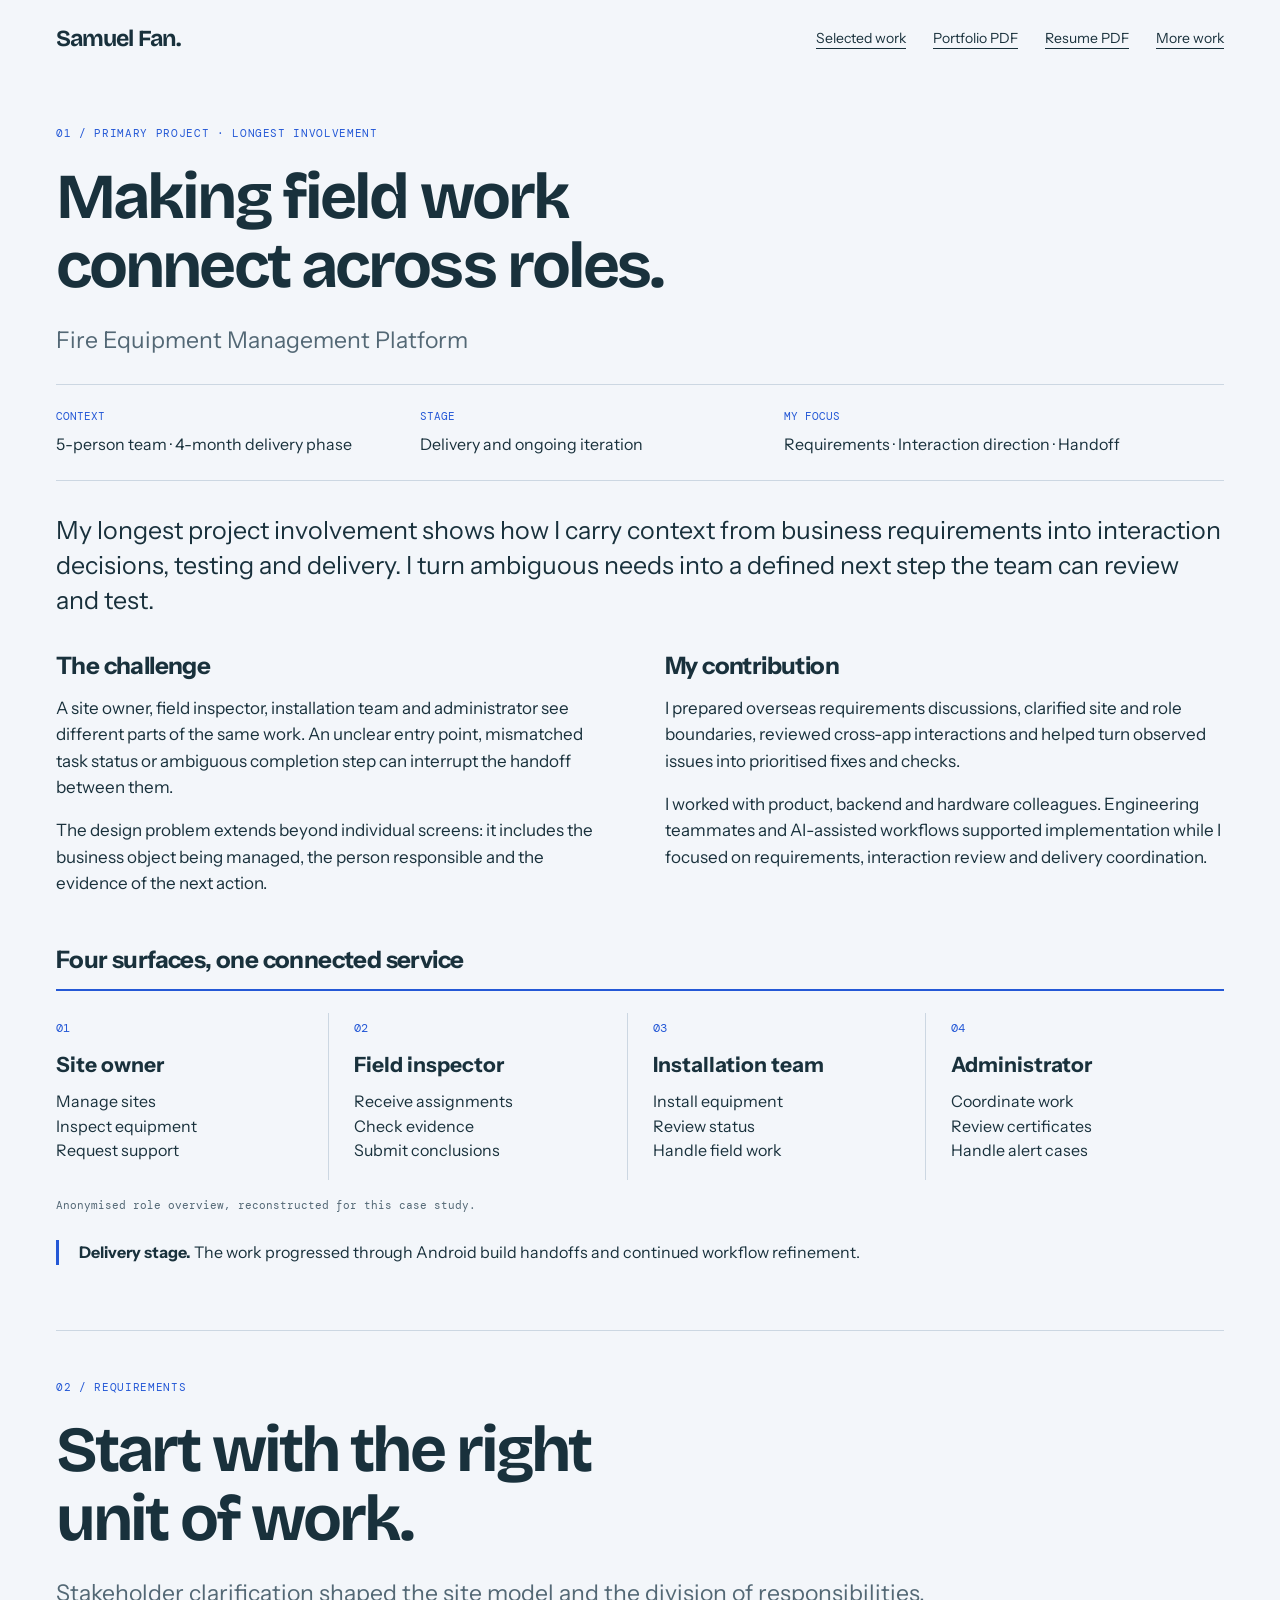
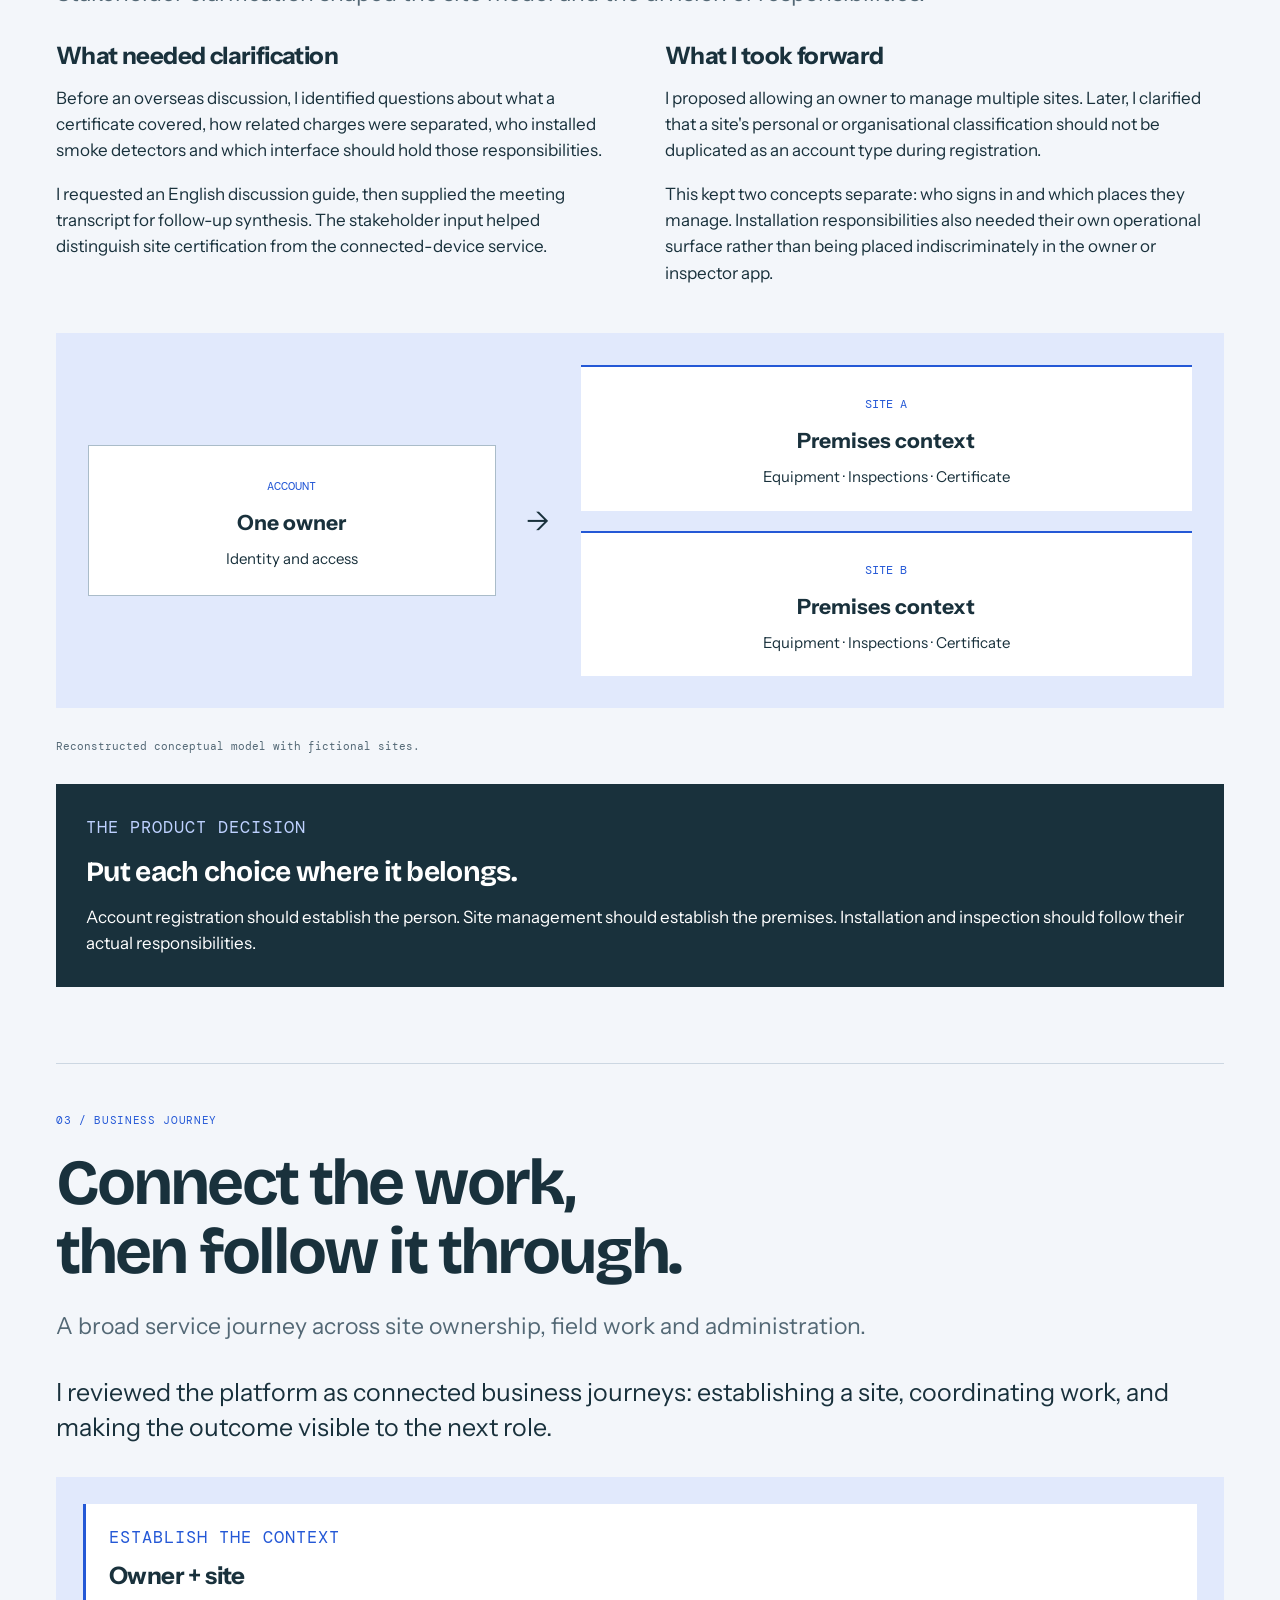
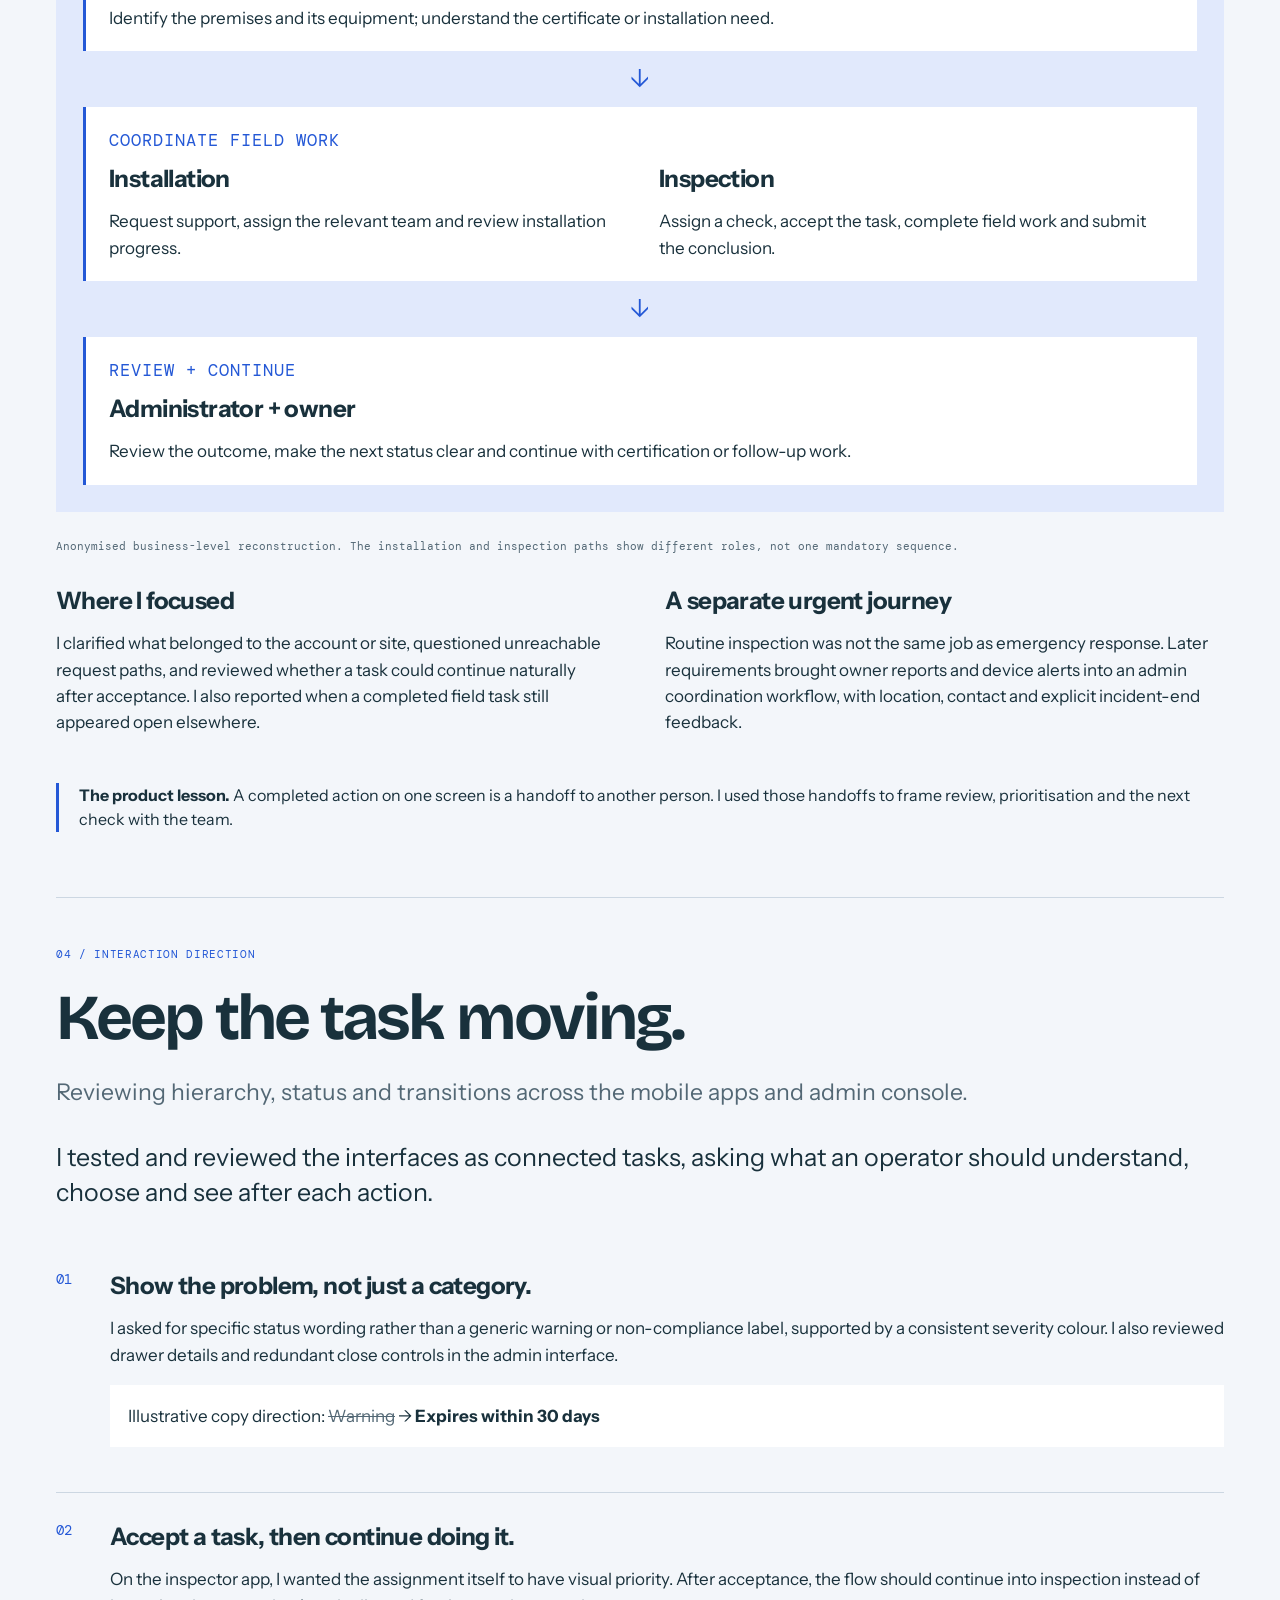
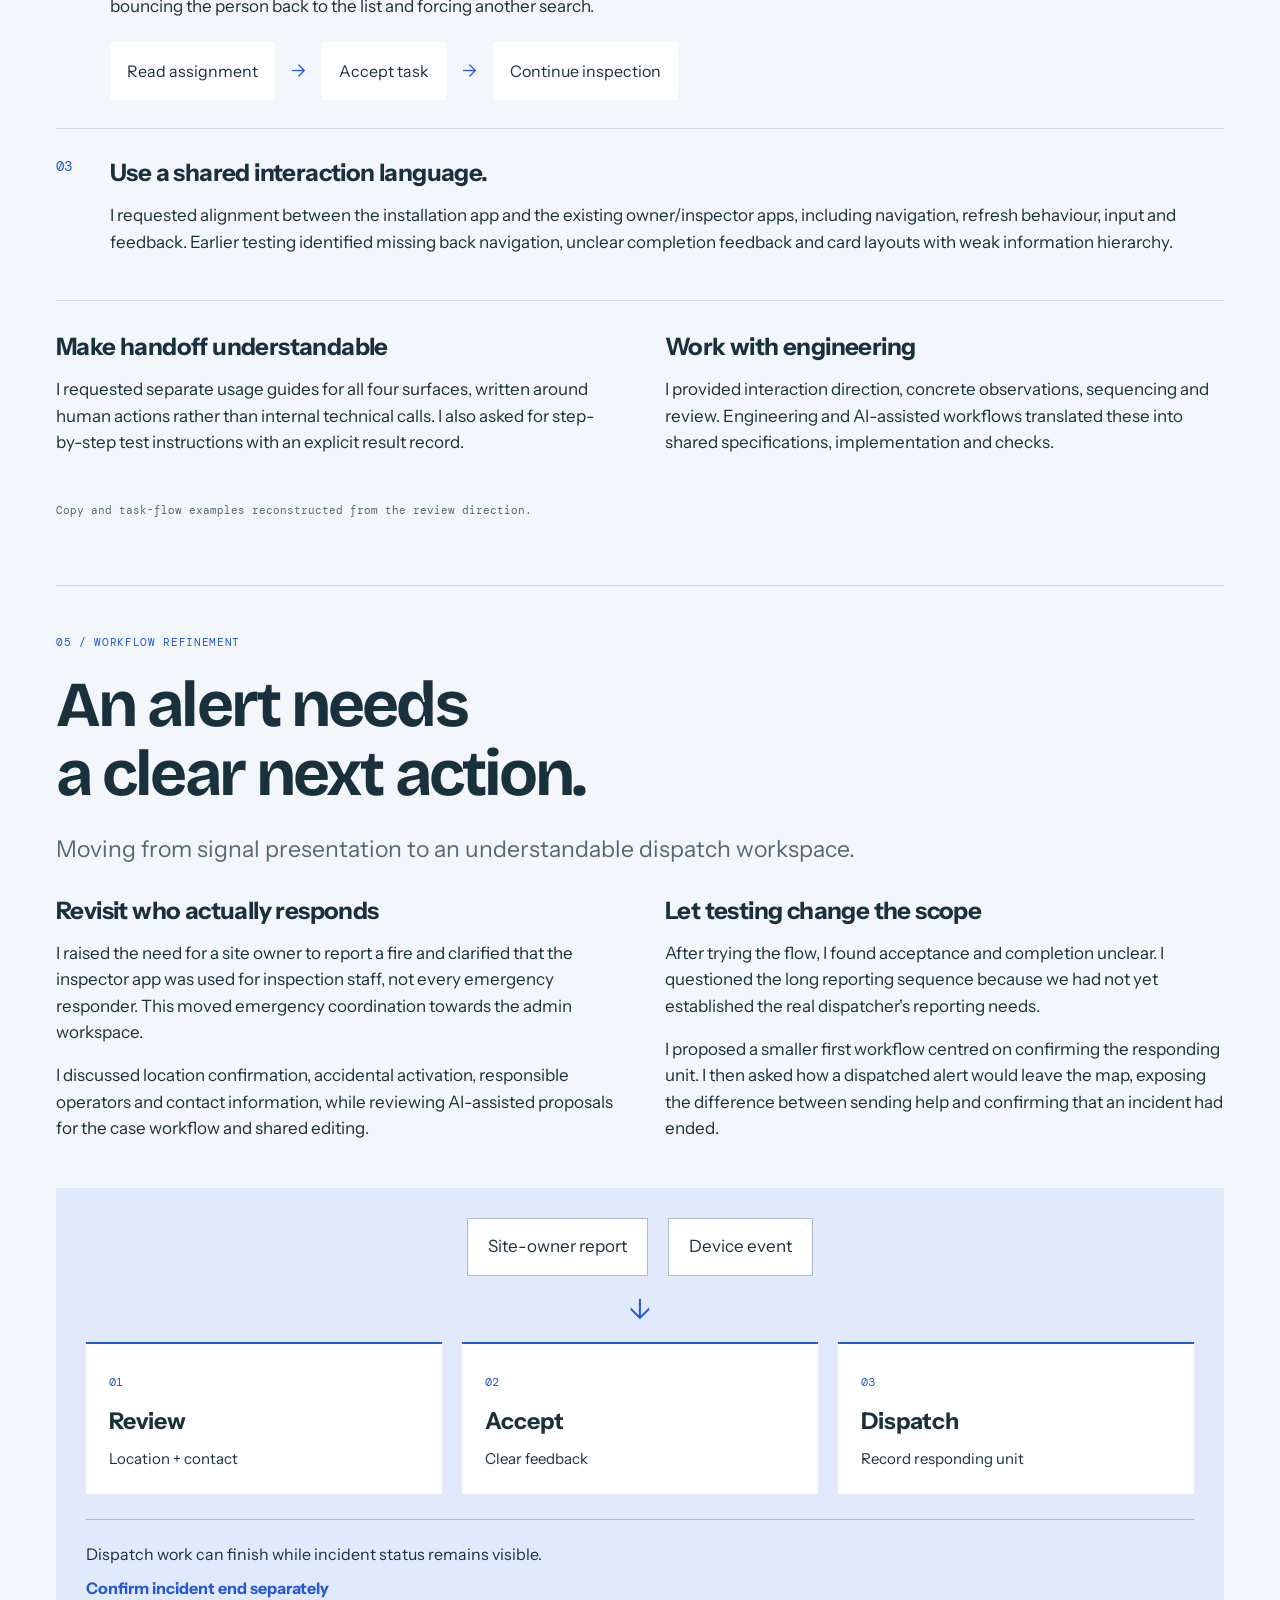
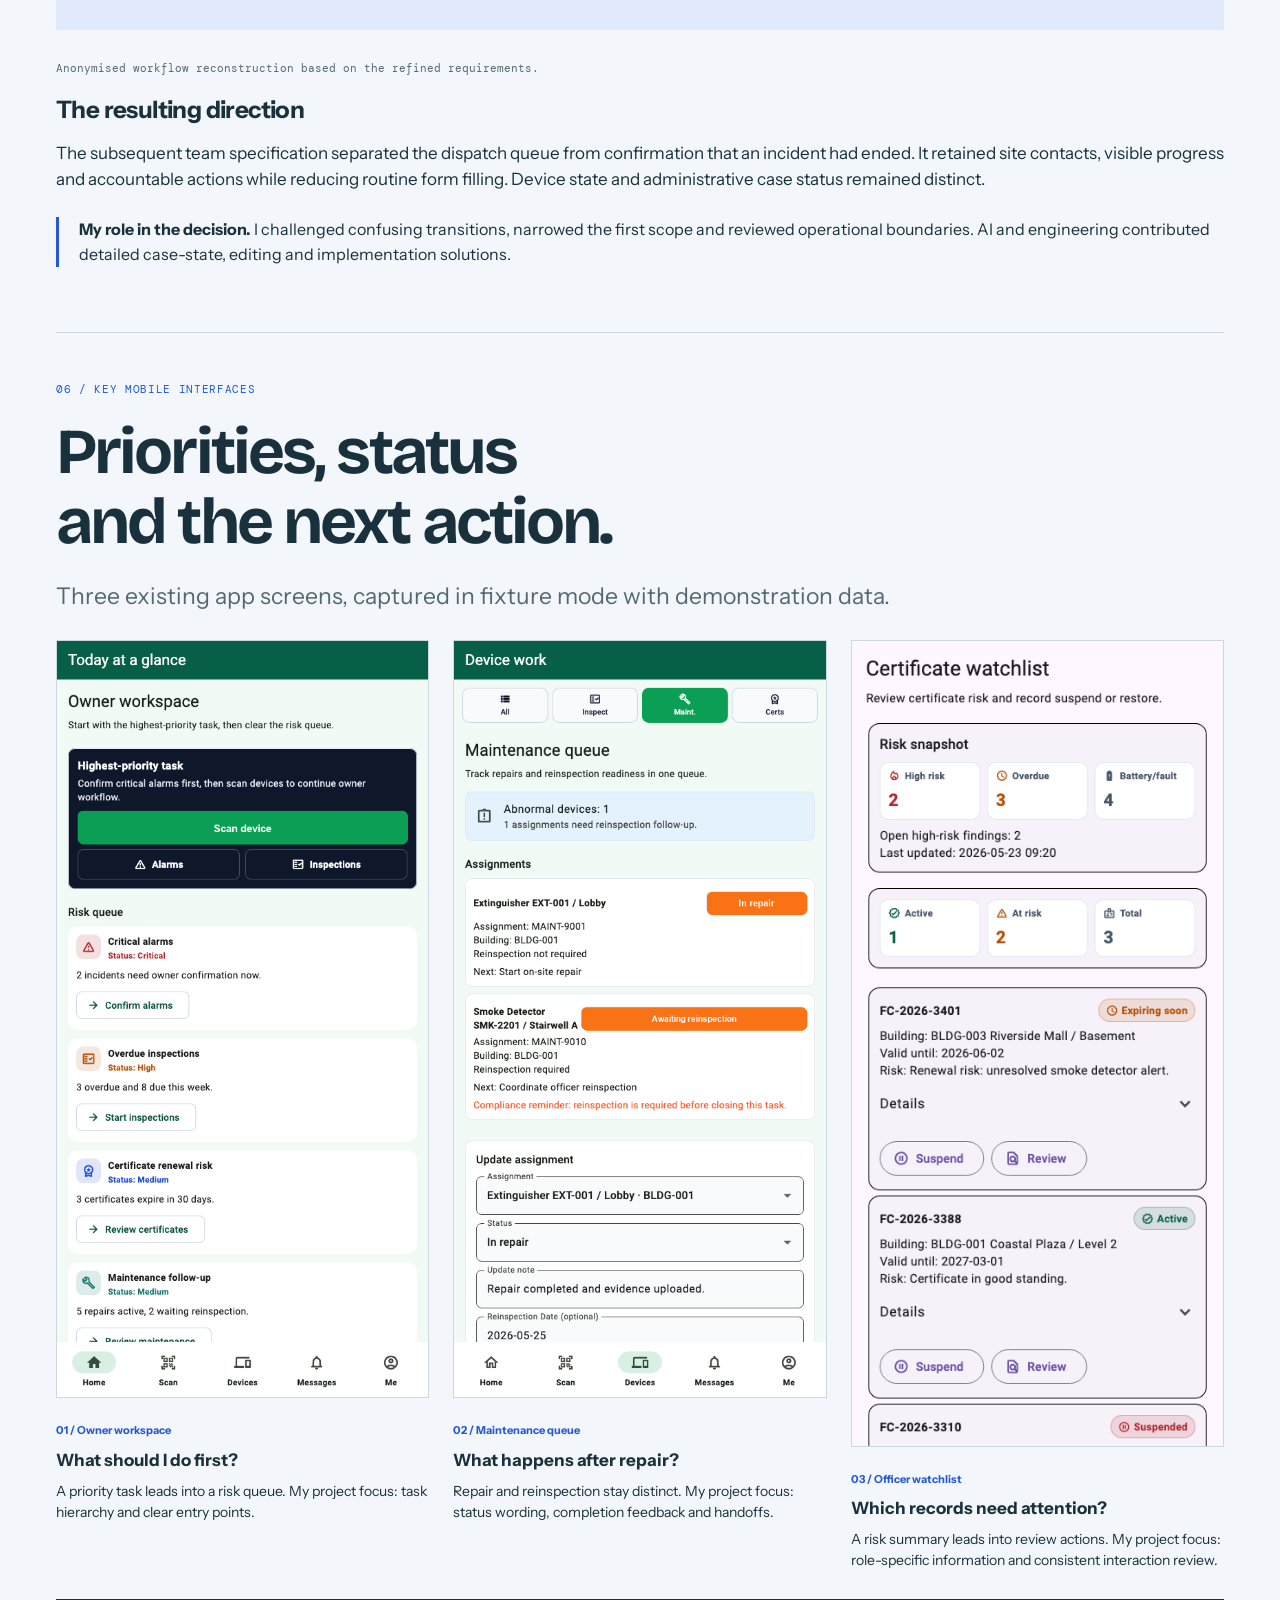
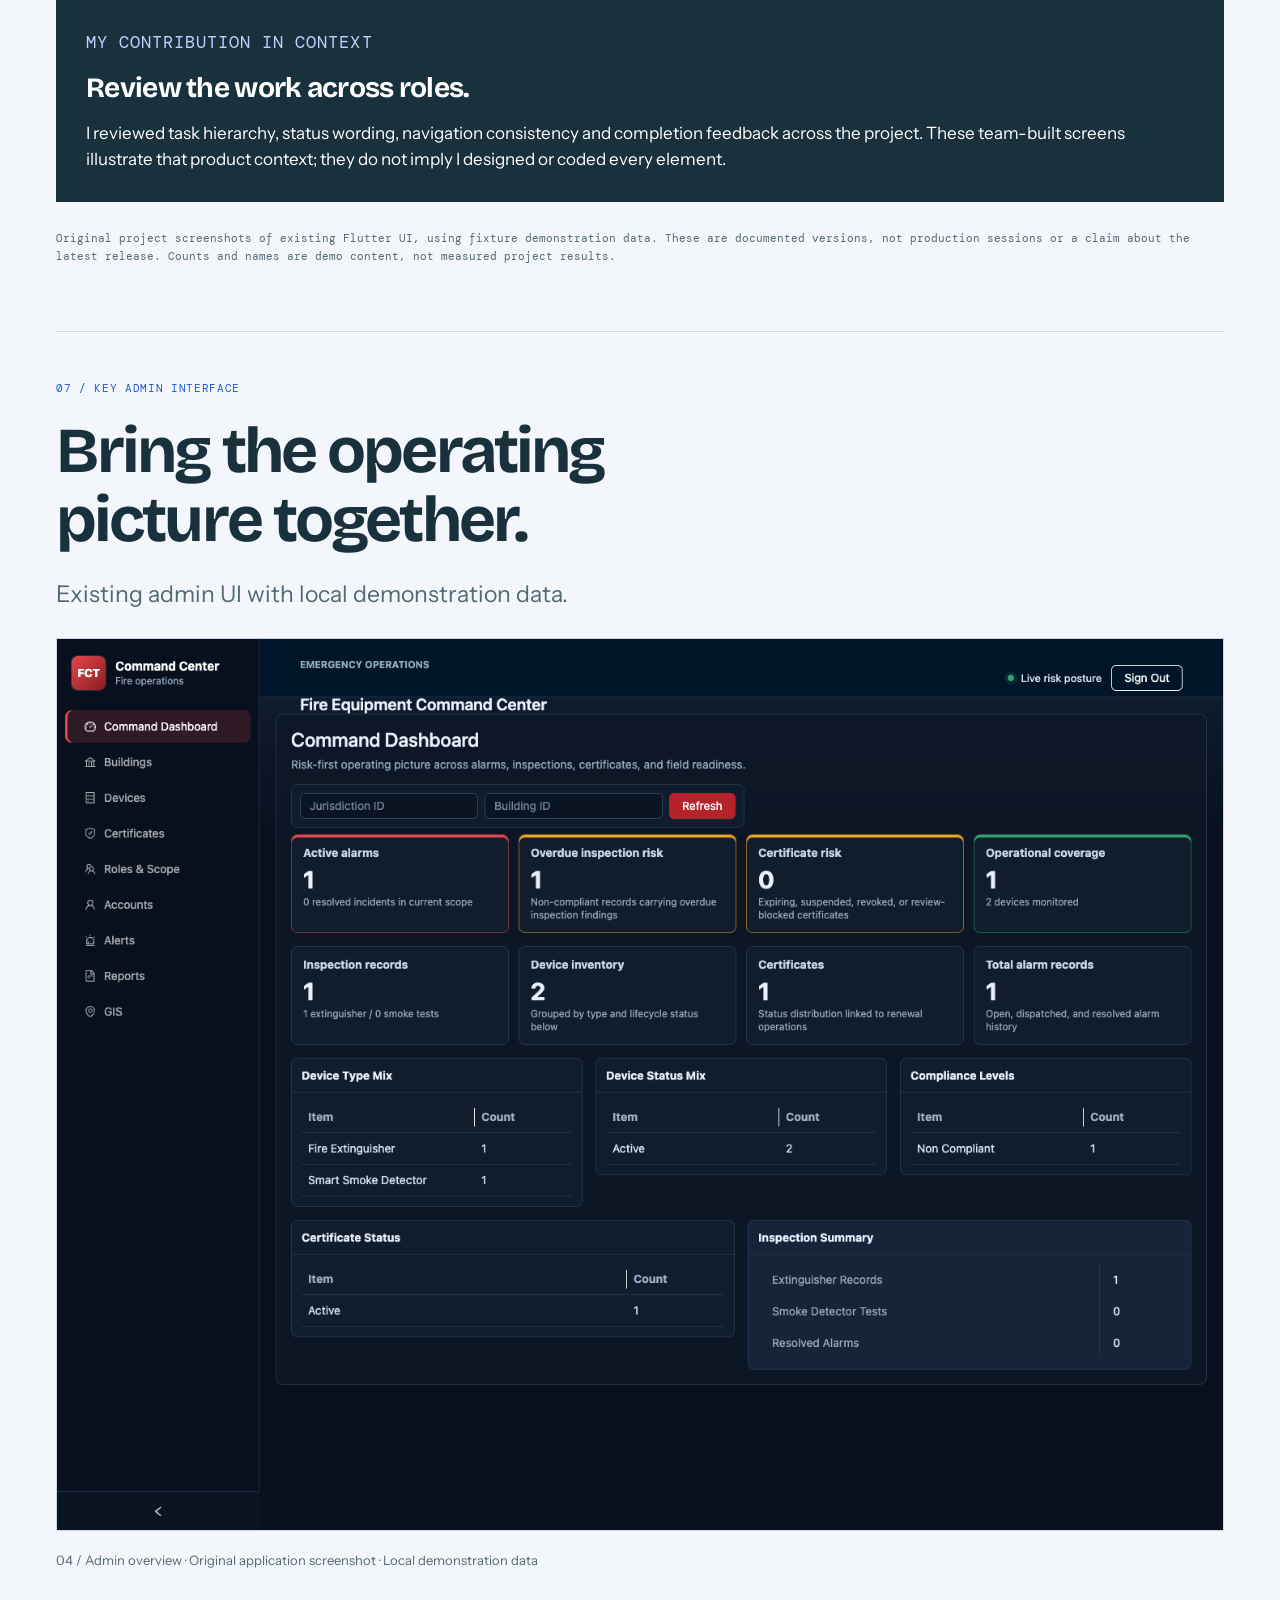
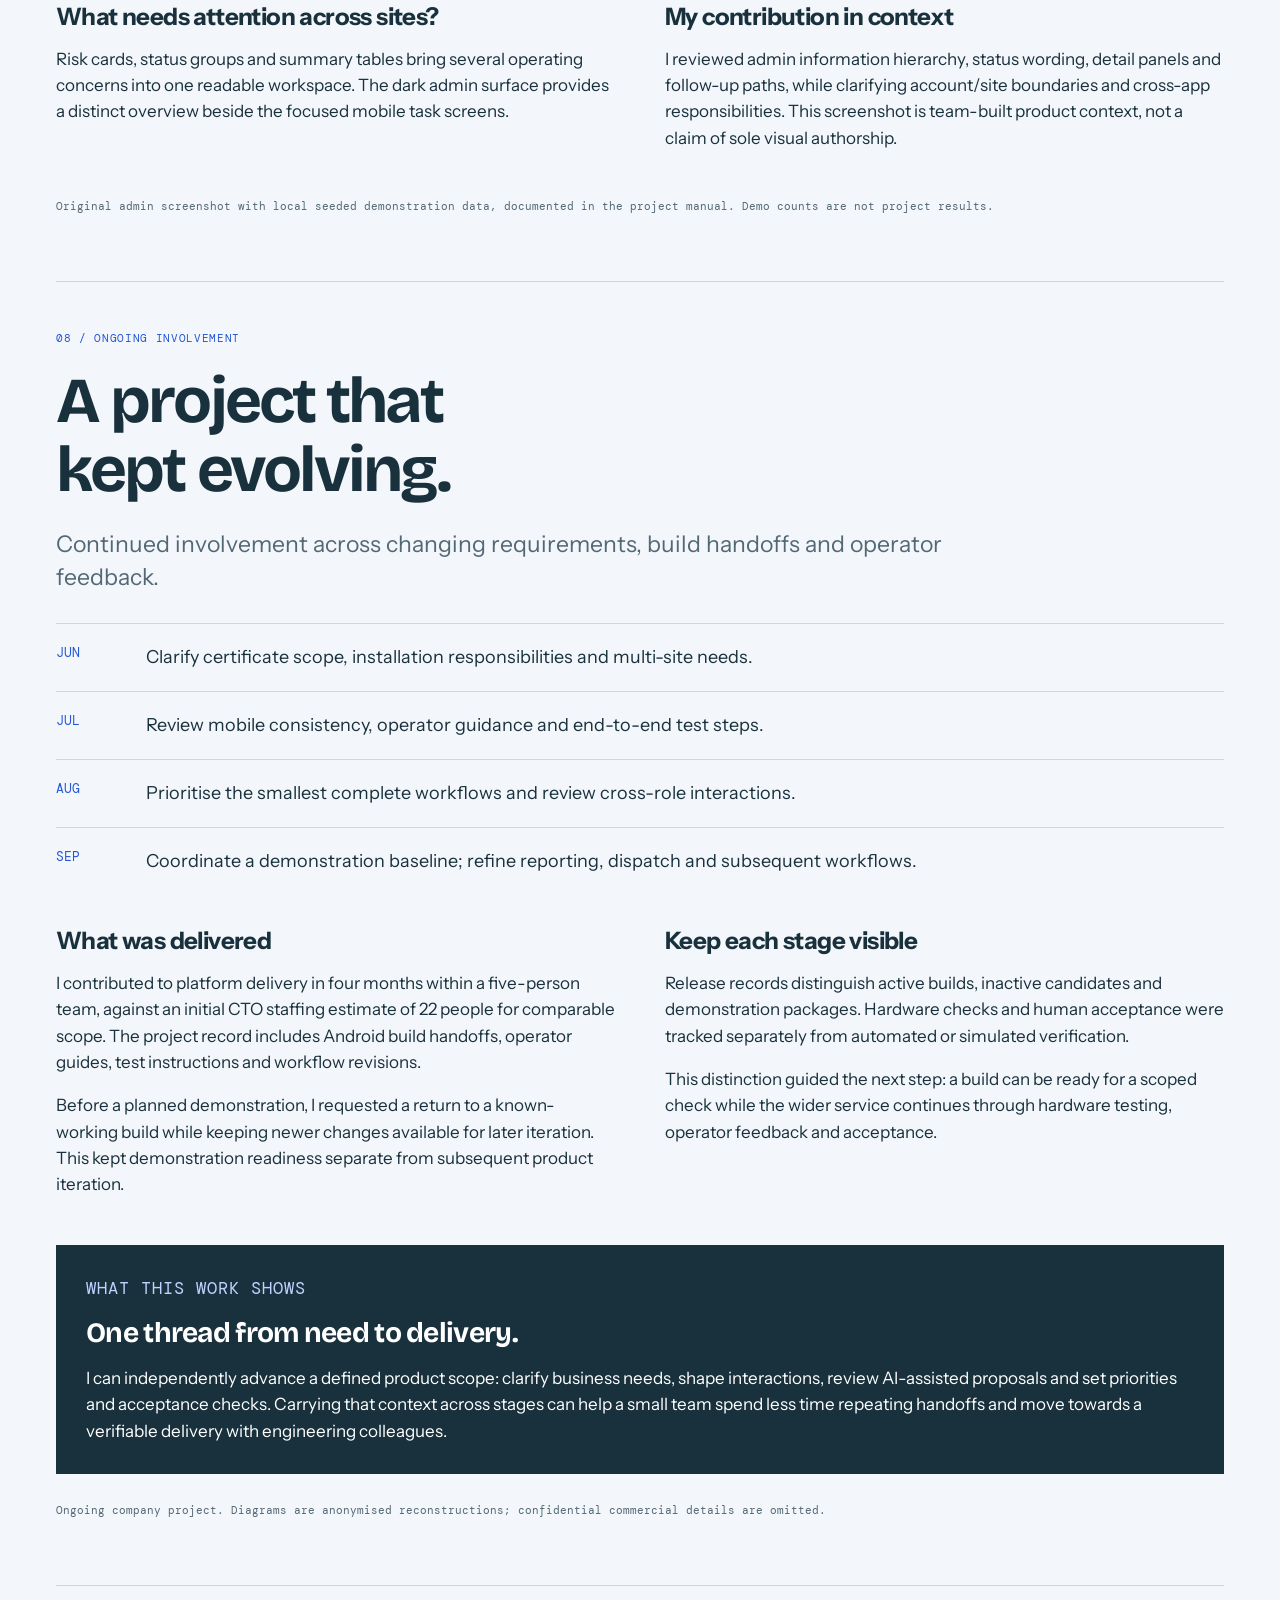
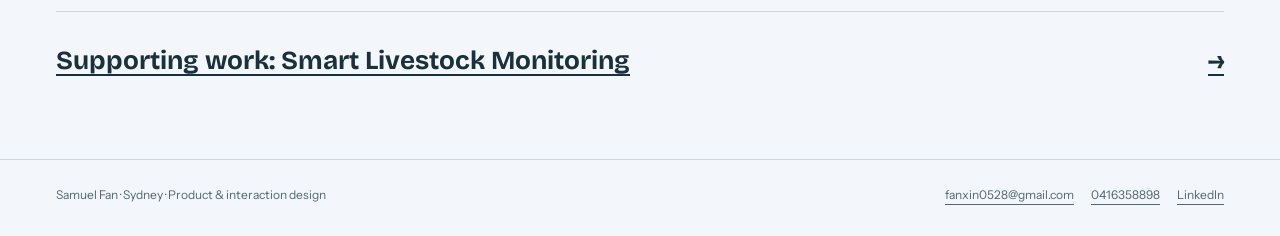
==== commit 7e918ad5: "Curate four FCT interfaces and add selected more work" ====
--- a/equipment.html
+++ b/equipment.html
@@ -1,6 +1,6 @@
 <!DOCTYPE html>
 
-<html lang="en"><head><meta charset="utf-8"/><meta content="width=device-width,initial-scale=1" name="viewport"/><meta content="default-src 'self'; style-src 'self' 'unsafe-inline'; script-src 'self' 'unsafe-inline'; img-src 'self' data:; font-src 'self'; connect-src 'none'; object-src 'none'; base-uri 'self'" http-equiv="Content-Security-Policy"/><title>Fire Equipment Management | Samuel Fan</title><link href="styles.css" rel="stylesheet"/><link href="https://fanxin0528-commits.github.io/samuel-fan-portfolio/equipment.html" rel="canonical"/><meta content="Samuel Fan — product requirements, interaction design, field research and AI-assisted prototyping. Based in Sydney." name="description"/></head><body><header class="top"><div class="wrap"><a class="brand" href="index.html">Samuel Fan.</a><nav aria-label="Main"><a href="index.html#work">Selected work</a><a href="downloads/Samuel_Fan_Selected_Work_v12.pdf">Portfolio PDF</a><a href="downloads/Samuel_Fan_Photo_Resume_v12.pdf">Resume PDF</a></nav></div></header><main class="wrap fct-case"><section class="fct-chapter" id="chapter-1"><p class="kicker">01 / PRIMARY PROJECT · LONGEST INVOLVEMENT</p><h1 class="chapter-title">Making field work<br/>connect across roles.</h1><p class="deck">Fire Equipment Management Platform</p>
+<html lang="en"><head><meta charset="utf-8"/><meta content="width=device-width,initial-scale=1" name="viewport"/><meta content="default-src 'self'; style-src 'self' 'unsafe-inline'; script-src 'self' 'unsafe-inline'; img-src 'self' data:; font-src 'self'; connect-src 'none'; object-src 'none'; base-uri 'self'" http-equiv="Content-Security-Policy"/><title>Fire Equipment Management | Samuel Fan</title><link href="styles.css" rel="stylesheet"/><link href="https://fanxin0528-commits.github.io/samuel-fan-portfolio/equipment.html" rel="canonical"/><meta content="Samuel Fan — product requirements, interaction design, field research and AI-assisted prototyping. Based in Sydney." name="description"/></head><body><header class="top"><div class="wrap"><a class="brand" href="index.html">Samuel Fan.</a><nav aria-label="Main"><a href="index.html#work">Selected work</a><a href="downloads/Samuel_Fan_Selected_Work_v13.pdf">Portfolio PDF</a><a href="downloads/Samuel_Fan_Photo_Resume_v12.pdf">Resume PDF</a><a href="more.html">More work</a></nav></div></header><main class="wrap fct-case"><section class="fct-chapter" id="chapter-1"><p class="kicker">01 / PRIMARY PROJECT · LONGEST INVOLVEMENT</p><h1 class="chapter-title">Making field work<br/>connect across roles.</h1><p class="deck">Fire Equipment Management Platform</p>
 <div class="facts"><div><b>CONTEXT</b><span>5-person team · 4-month delivery phase</span></div><div><b>STAGE</b><span>Delivery and ongoing iteration</span></div><div><b>MY FOCUS</b><span>Requirements · Interaction direction · Handoff</span></div></div>
 <p class="lead">My longest project involvement shows how I carry context from business requirements into interaction decisions, testing and delivery. I turn ambiguous needs into a defined next step the team can review and test.</p>
 <div class="two"><section><h2>The challenge</h2><p>A site owner, field inspector, installation team and administrator see different parts of the same work. An unclear entry point, mismatched task status or ambiguous completion step can interrupt the handoff between them.</p><p>The design problem extends beyond individual screens: it includes the business object being managed, the person responsible and the evidence of the next action.</p></section><section><h2>My contribution</h2><p>I prepared overseas requirements discussions, clarified site and role boundaries, reviewed cross-app interactions and helped turn observed issues into prioritised fixes and checks.</p><p>I worked with product, backend and hardware colleagues. Engineering teammates and AI-assisted workflows supported implementation while I focused on requirements, interaction review and delivery coordination.</p></section></div>
@@ -28,10 +28,13 @@
 <div class="case-flow"><div class="sources"><span>Site-owner report</span><span>Device event</span></div><div class="join">↓</div><div class="stages"><div><small>01</small><b>Review</b><span>Location + contact</span></div><div><small>02</small><b>Accept</b><span>Clear feedback</span></div><div><small>03</small><b>Dispatch</b><span>Record responding unit</span></div></div><div class="end"><span>Dispatch work can finish while incident status remains visible.</span><b>Confirm incident end separately</b></div></div>
 <p class="caption">Anonymised workflow reconstruction based on the refined requirements.</p>
 <h2>The resulting direction</h2><p>The subsequent team specification separated the dispatch queue from confirmation that an incident had ended. It retained site contacts, visible progress and accountable actions while reducing routine form filling. Device state and administrative case status remained distinct.</p>
-<p class="note"><b>My role in the decision.</b> I challenged confusing transitions, narrowed the first scope and reviewed operational boundaries. AI and engineering contributed detailed case-state, editing and implementation solutions.</p></section><section class="fct-chapter" id="chapter-6"><p class="kicker">06 / APP INTERFACES</p><h2 class="chapter-title">Clear priorities.<br/>Concrete next actions.</h2><p class="deck">Existing app UI, captured in fixture mode with demonstration data.</p>
-<div class="app-spread"><figure><img alt="Existing owner app workspace with demonstration risk counts" src="assets/fct-owner-workspace-fixture.png"/><figcaption>Owner workspace: priority task and risk queue.</figcaption></figure><figure><img alt="Existing maintenance queue with demonstration assignments" src="assets/fct-maintenance-fixture.png"/><figcaption>Maintenance: status, follow-up and next action.</figcaption></figure></div>
-<div class="two"><section><h2>What the interface makes tangible</h2><p>The workspace brings priorities and next actions together. The maintenance queue separates repair progress from reinspection, with task status and a clear follow-up action.</p></section><section><h2>My contribution in context</h2><p>I reviewed task hierarchy, status wording, navigation consistency and completion feedback across the project. These are team-built interfaces, shown as concrete product context rather than a claim that I designed or coded every element.</p></section></div>
-<p class="caption">Original project screenshots from existing Flutter UI fixture captures. Demonstration counts and identifiers; no production session or real-device operation. Screens shown are an existing documented version, not a claim about the latest release.</p></section><section class="fct-chapter" id="chapter-7"><p class="kicker">07 / ONGOING INVOLVEMENT</p><h2 class="chapter-title">A project that<br/>kept evolving.</h2><p class="deck">Continued involvement across changing requirements, build handoffs and operator feedback.</p>
+<p class="note"><b>My role in the decision.</b> I challenged confusing transitions, narrowed the first scope and reviewed operational boundaries. AI and engineering contributed detailed case-state, editing and implementation solutions.</p></section><section class="fct-chapter" id="chapter-6"><p class="kicker">06 / KEY MOBILE INTERFACES</p><h2 class="chapter-title">Priorities, status<br/>and the next action.</h2><p class="deck">Three existing app screens, captured in fixture mode with demonstration data.</p>
+<div class="key-mobile"><figure><a aria-label="Open full-size Owner workspace with demo risk priorities" href="assets/fct-owner-workspace-fixture.png" rel="noopener" target="_blank"><img alt="Owner workspace with demo risk priorities" src="assets/fct-owner-workspace-fixture.png"/></a><figcaption><b>01 / Owner workspace</b><strong>What should I do first?</strong><span>A priority task leads into a risk queue. My project focus: task hierarchy and clear entry points.</span></figcaption></figure><figure><a aria-label="Open full-size Maintenance queue showing demo repair and follow-up statuses" href="assets/fct-maintenance-fixture.png" rel="noopener" target="_blank"><img alt="Maintenance queue showing demo repair and follow-up statuses" src="assets/fct-maintenance-fixture.png"/></a><figcaption><b>02 / Maintenance queue</b><strong>What happens after repair?</strong><span>Repair and reinspection stay distinct. My project focus: status wording, completion feedback and handoffs.</span></figcaption></figure><figure><a aria-label="Open full-size Officer certificate watchlist with demo statuses and buildings" href="assets/fct-officer-certificates-fixture.png" rel="noopener" target="_blank"><img alt="Officer certificate watchlist with demo statuses and buildings" src="assets/fct-officer-certificates-fixture.png"/></a><figcaption><b>03 / Officer watchlist</b><strong>Which records need attention?</strong><span>A risk summary leads into review actions. My project focus: role-specific information and consistent interaction review.</span></figcaption></figure></div>
+<div class="decision"><p class="label">MY CONTRIBUTION IN CONTEXT</p><h2>Review the work across roles.</h2><p>I reviewed task hierarchy, status wording, navigation consistency and completion feedback across the project. These team-built screens illustrate that product context; they do not imply I designed or coded every element.</p></div>
+<p class="caption">Original project screenshots of existing Flutter UI, using fixture demonstration data. These are documented versions, not production sessions or a claim about the latest release. Counts and names are demo content, not measured project results.</p></section><section class="fct-chapter" id="chapter-7"><p class="kicker">07 / KEY ADMIN INTERFACE</p><h2 class="chapter-title">Bring the operating<br/>picture together.</h2><p class="deck">Existing admin UI with local demonstration data.</p>
+<figure class="key-admin"><a aria-label="Open full-size Existing admin overview with seeded demonstration counts" href="assets/fct-admin-overview-demo.png" rel="noopener" target="_blank"><img alt="Existing admin overview with seeded demonstration counts" src="assets/fct-admin-overview-demo.png"/></a><figcaption>04 / Admin overview · Original application screenshot · Local demonstration data</figcaption></figure>
+<div class="two"><section><h2>What needs attention across sites?</h2><p>Risk cards, status groups and summary tables bring several operating concerns into one readable workspace. The dark admin surface provides a distinct overview beside the focused mobile task screens.</p></section><section><h2>My contribution in context</h2><p>I reviewed admin information hierarchy, status wording, detail panels and follow-up paths, while clarifying account/site boundaries and cross-app responsibilities. This screenshot is team-built product context, not a claim of sole visual authorship.</p></section></div>
+<p class="caption">Original admin screenshot with local seeded demonstration data, documented in the project manual. Demo counts are not project results.</p></section><section class="fct-chapter" id="chapter-8"><p class="kicker">08 / ONGOING INVOLVEMENT</p><h2 class="chapter-title">A project that<br/>kept evolving.</h2><p class="deck">Continued involvement across changing requirements, build handoffs and operator feedback.</p>
 <div class="timeline"><div><b>JUN</b><span>Clarify certificate scope, installation responsibilities and multi-site needs.</span></div><div><b>JUL</b><span>Review mobile consistency, operator guidance and end-to-end test steps.</span></div><div><b>AUG</b><span>Prioritise the smallest complete workflows and review cross-role interactions.</span></div><div><b>SEP</b><span>Coordinate a demonstration baseline; refine reporting, dispatch and subsequent workflows.</span></div></div>
 <div class="two"><section><h2>What was delivered</h2><p>I contributed to platform delivery in four months within a five-person team, against an initial CTO staffing estimate of 22 people for comparable scope. The project record includes Android build handoffs, operator guides, test instructions and workflow revisions.</p><p>Before a planned demonstration, I requested a return to a known-working build while keeping newer changes available for later iteration. This kept demonstration readiness separate from subsequent product iteration.</p></section><section><h2>Keep each stage visible</h2><p>Release records distinguish active builds, inactive candidates and demonstration packages. Hardware checks and human acceptance were tracked separately from automated or simulated verification.</p><p>This distinction guided the next step: a build can be ready for a scoped check while the wider service continues through hardware testing, operator feedback and acceptance.</p></section></div>
 <div class="decision"><p class="label">WHAT THIS WORK SHOWS</p><h2>One thread from need to delivery.</h2><p>I can independently advance a defined product scope: clarify business needs, shape interactions, review AI-assisted proposals and set priorities and acceptance checks. Carrying that context across stages can help a small team spend less time repeating handoffs and move towards a verifiable delivery with engineering colleagues.</p></div>
--- a/styles.css
+++ b/styles.css
@@ -15,3 +15,7 @@
 .employer-value{border-top:1px solid #ffffff36;padding-top:24px;margin:28px 0 0;max-width:900px;color:#e1e9fc;font-size:18px;line-height:1.6}
 
 .primary-apps{margin:0;padding:10px 0}.app-pair{display:grid;grid-template-columns:1fr 1fr;gap:16px;align-items:start}.app-pair img{display:block;width:100%;height:auto;border-radius:9px;border:1px solid #ffffff36}.primary-apps figcaption{font-size:12px;color:#d3e2ed;line-height:1.6;margin-top:16px}.app-spread{display:grid;grid-template-columns:1fr 1fr;gap:30px;margin:25px auto;max-width:680px}.app-spread figure{margin:0}.app-spread img{width:100%;height:auto;border:1px solid #ccd7e2}.app-spread figcaption{font-size:13px;line-height:1.5;color:#536875;margin-top:10px}@media(max-width:600px){.app-pair{gap:10px}.app-spread{gap:14px}.employer-value{font-size:16px}}
+
+.app-pair{grid-template-columns:.8fr 1.2fr;align-items:center}.app-pair a{display:block}.app-pair img{width:100%;height:auto}.key-mobile{display:grid;grid-template-columns:repeat(3,1fr);gap:24px;margin:28px 0}.key-mobile figure{margin:0}.key-mobile img{width:100%;height:auto;border:1px solid #ccd7e2}.key-mobile figcaption{font-size:14px;line-height:1.5;margin-top:16px}.key-mobile figcaption b,.key-mobile figcaption strong,.key-mobile figcaption span{display:block}.key-mobile figcaption b{font-size:11px;color:#2458d6;margin-bottom:10px}.key-mobile figcaption strong{font-size:17px;line-height:1.3;margin-bottom:10px}.key-admin{margin:25px 0}.key-admin img{width:100%;height:auto;border:1px solid #ccd7e2}.key-admin figcaption{font-size:13px;line-height:1.5;margin-top:12px;color:#536875}.key-mobile a,.key-admin a{display:block}@media(max-width:650px){.key-mobile{grid-template-columns:1fr;gap:38px;max-width:340px;margin:26px auto}.key-mobile img{max-height:650px;object-fit:contain;background:#f5f8f7}.key-mobile figcaption{font-size:15px}.app-pair{grid-template-columns:.8fr 1.2fr}.key-admin{margin-left:-6px;margin-right:-6px}}
+
+.more-entry{display:flex;justify-content:space-between;gap:30px;align-items:center;margin:50px 0;padding:32px 0;border-top:1px solid #ccd7e2}.more-entry h2{font-size:26px;margin:10px 0}.more-entry p{max-width:650px;color:#536875}.more-entry .primary-link{background:#19313c;color:white;flex-shrink:0}.more-intro{padding:70px 0 40px}.more-intro h1{font-family:Display,sans-serif;font-size:64px;line-height:1.05;letter-spacing:-2px;margin:20px 0}.more-intro .deck{max-width:700px;font-size:20px;line-height:1.6;color:#536875}.more-grid{display:grid;grid-template-columns:1.2fr 1fr;gap:28px}.more-card{background:white;border:1px solid #dce4ea;border-radius:12px;overflow:hidden}.more-card>img{display:block;width:100%;height:280px;object-fit:cover}.more-card-body{padding:32px}.more-card h2,.prototype-card h2{font-family:Display,sans-serif;font-size:34px;line-height:1.15;margin:12px 0}.more-card h3,.prototype-card h3{font-size:20px;line-height:1.4;margin:24px 0 12px}.more-card p,.prototype-card p{font-size:16px;line-height:1.65}.stage-tag{font-size:12px!important;color:#2458d6;font-weight:700}.artifact-note{color:#536875}.text-only{display:flex;align-items:center;background:#edf3f6}.text-link{display:inline-block;margin-top:15px;font-size:15px}.prototype-section{padding:60px 0}.prototype-card{display:grid;grid-template-columns:1fr 1.8fr;gap:40px;border-top:1px solid #ccd7e2;padding-top:20px;margin-top:18px}.prototype-card h3{margin-top:12px}@media(max-width:700px){.more-entry{display:block}.more-entry .primary-link{margin-top:15px}.more-intro{padding-top:40px}.more-intro h1{font-size:42px}.more-grid,.prototype-card{grid-template-columns:1fr}.more-card-body{padding:25px}.more-card>img{height:auto}.more-card h2,.prototype-card h2{font-size:29px}.prototype-card{gap:10px}.top nav{flex-wrap:wrap;justify-content:flex-end}}
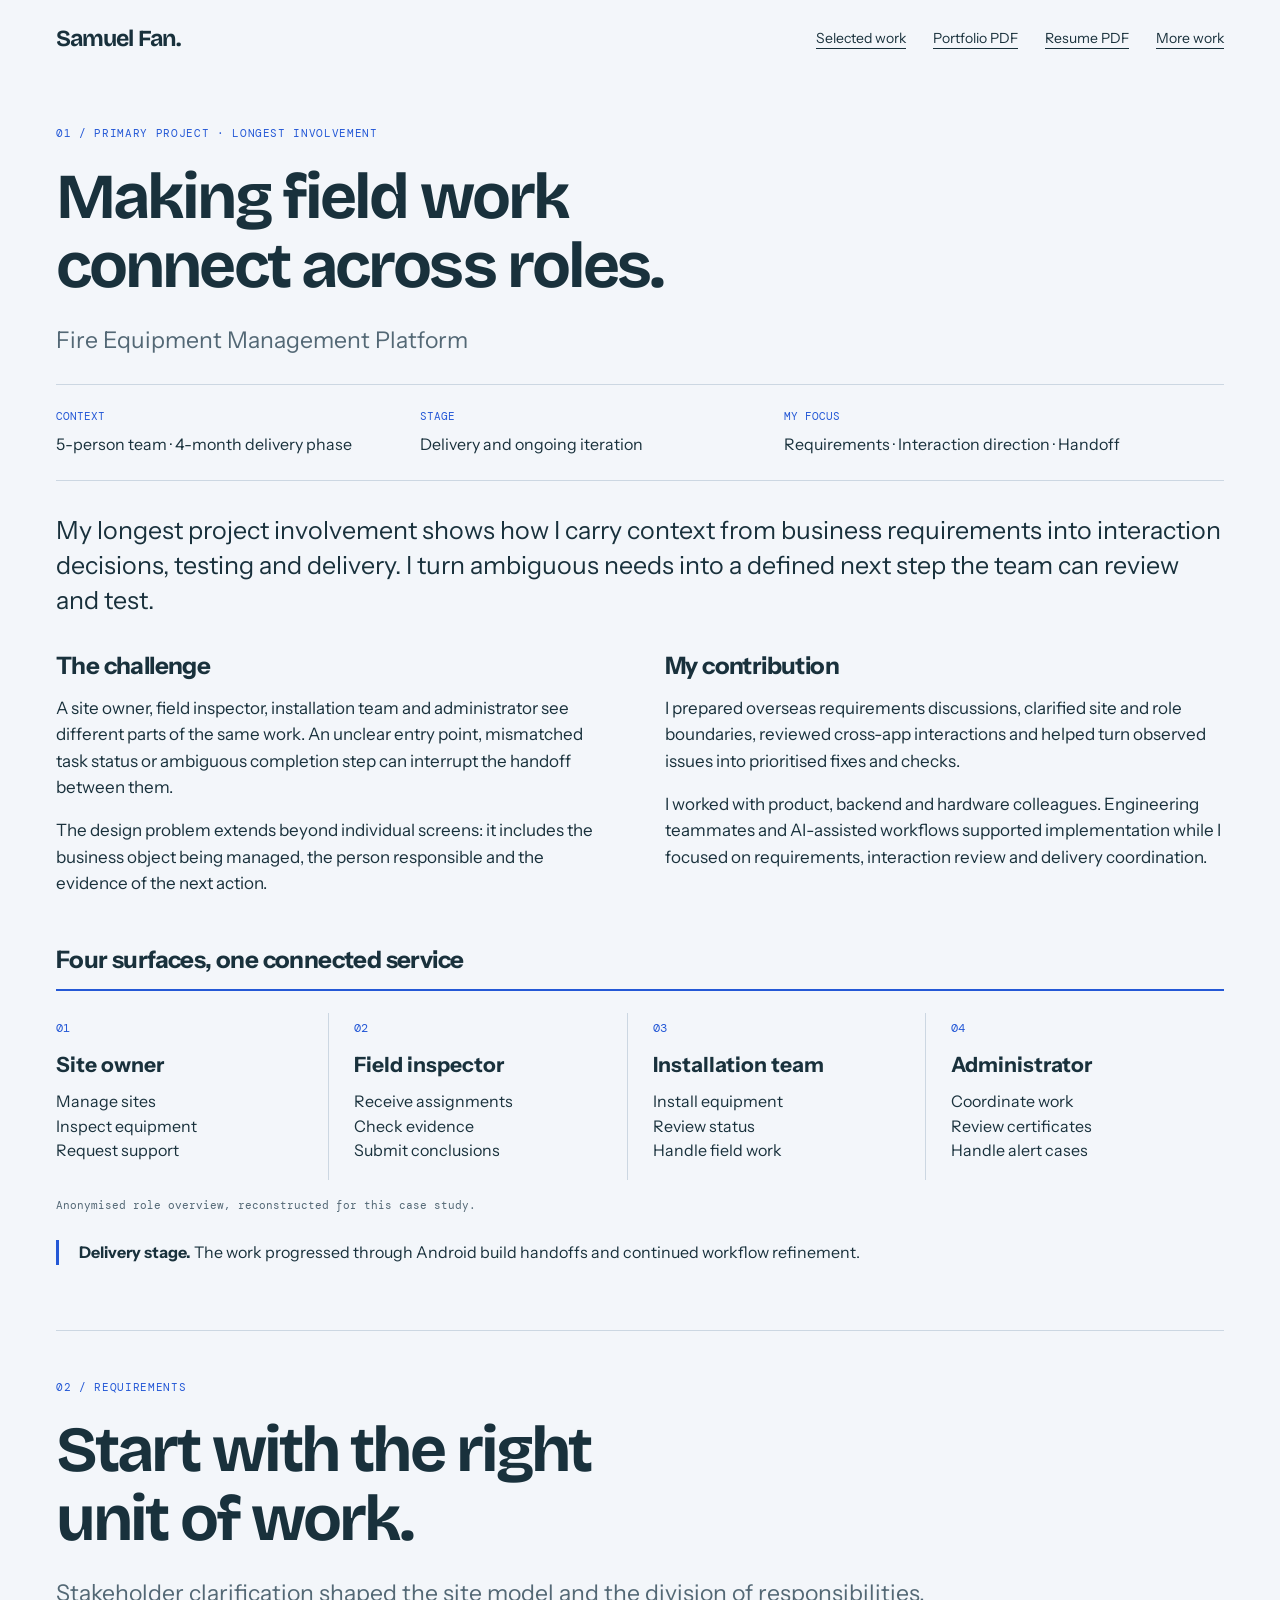
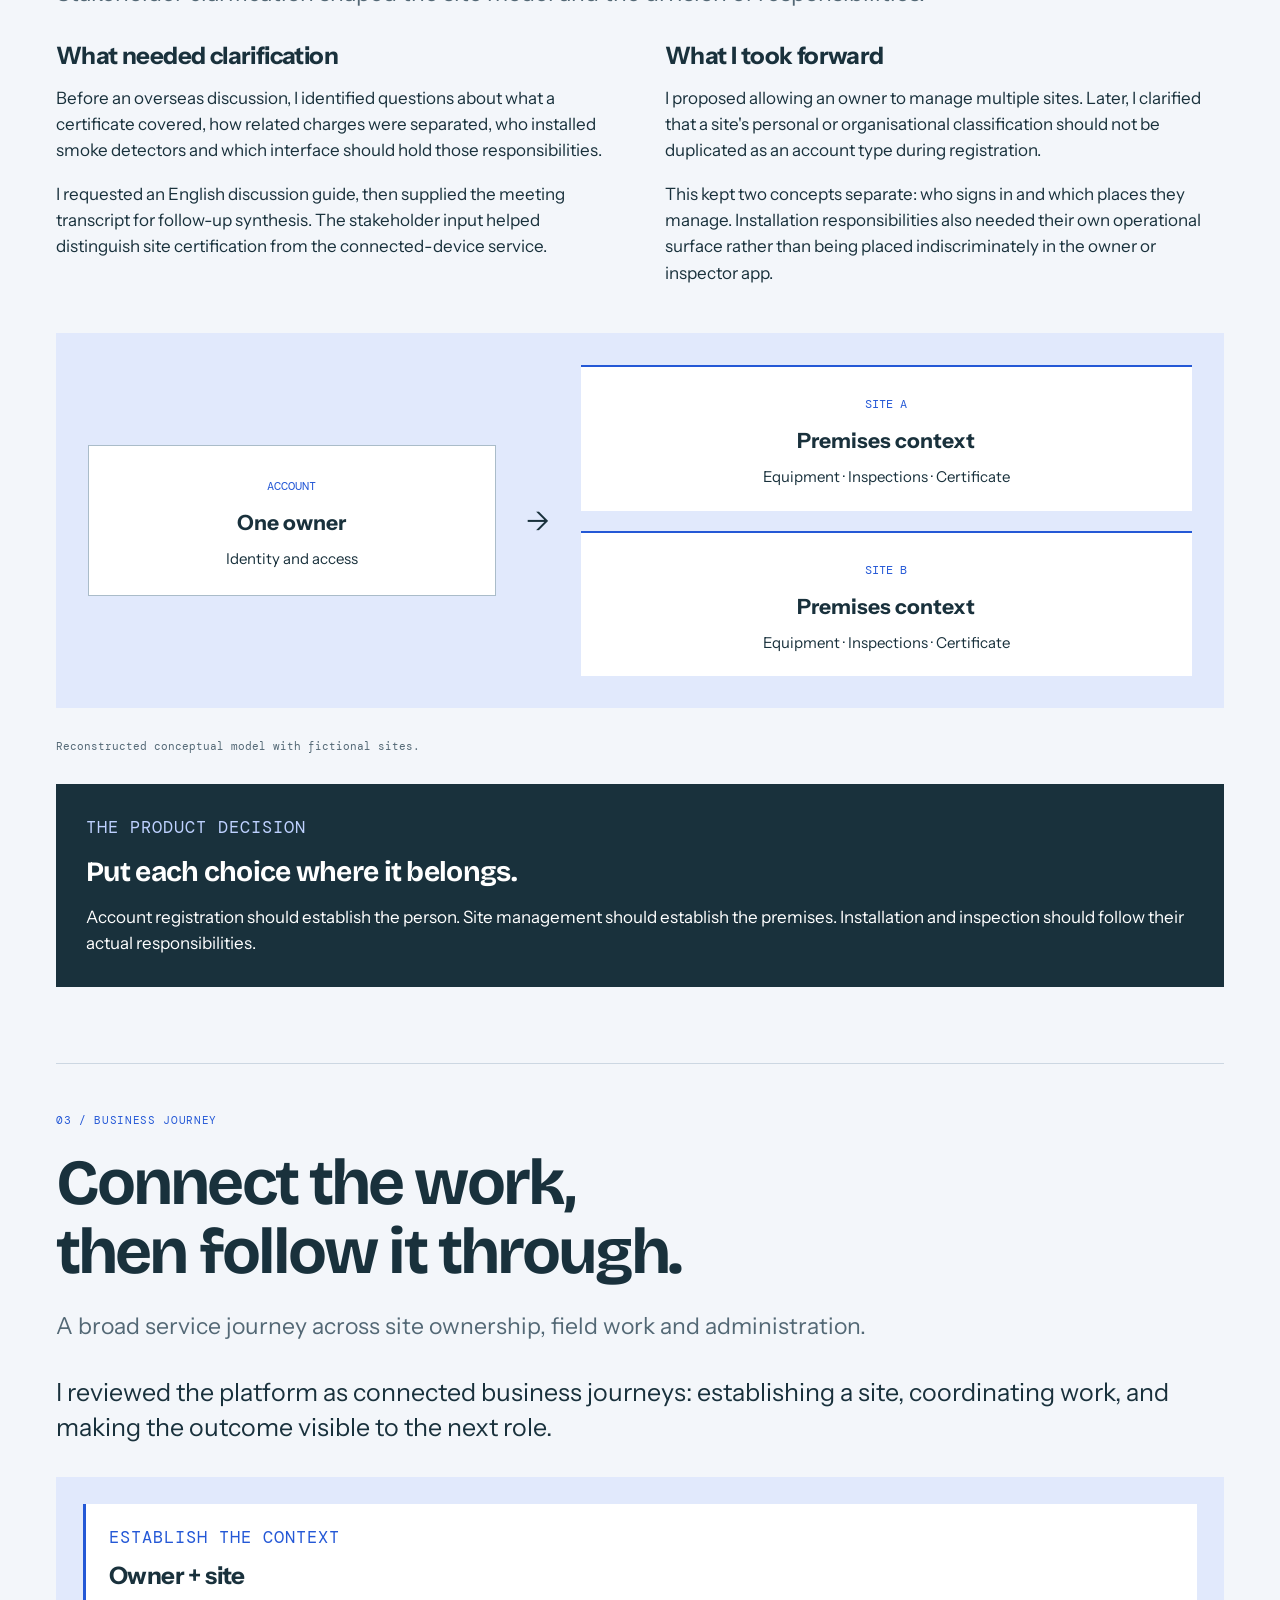
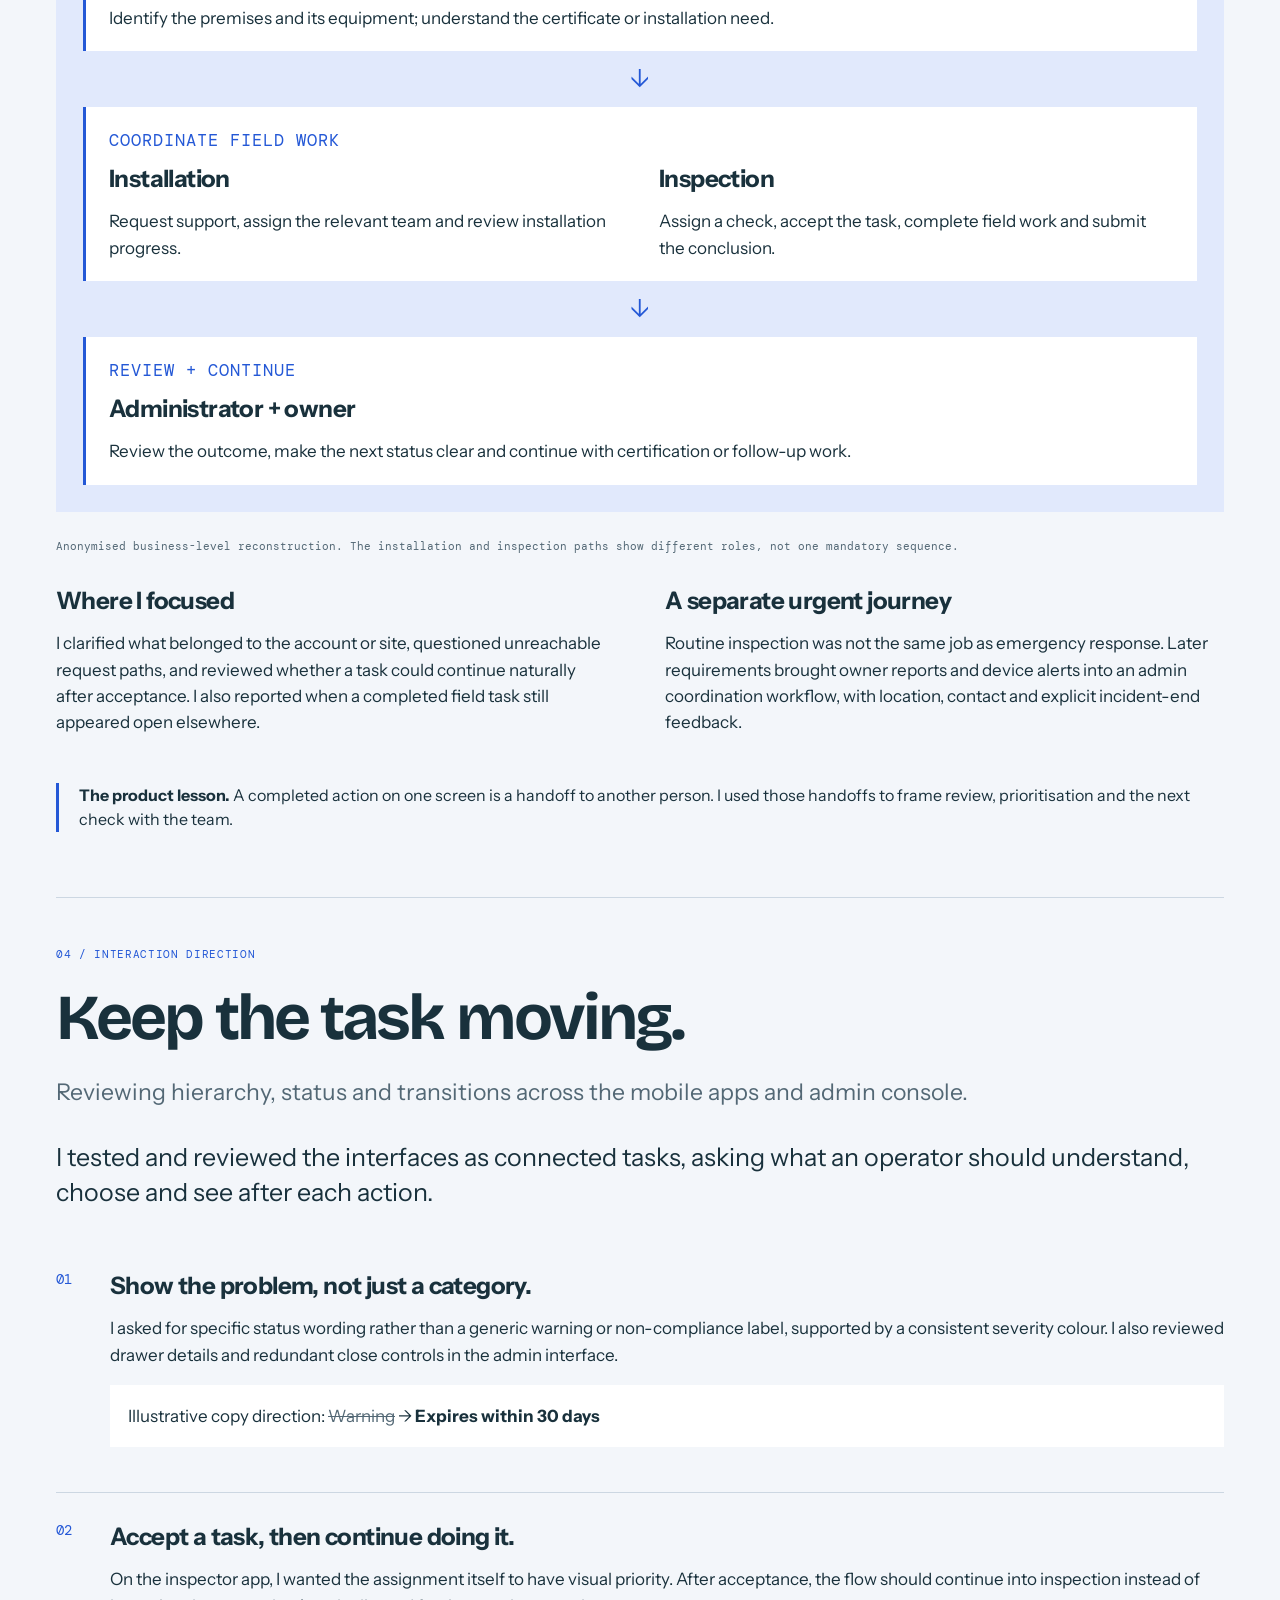
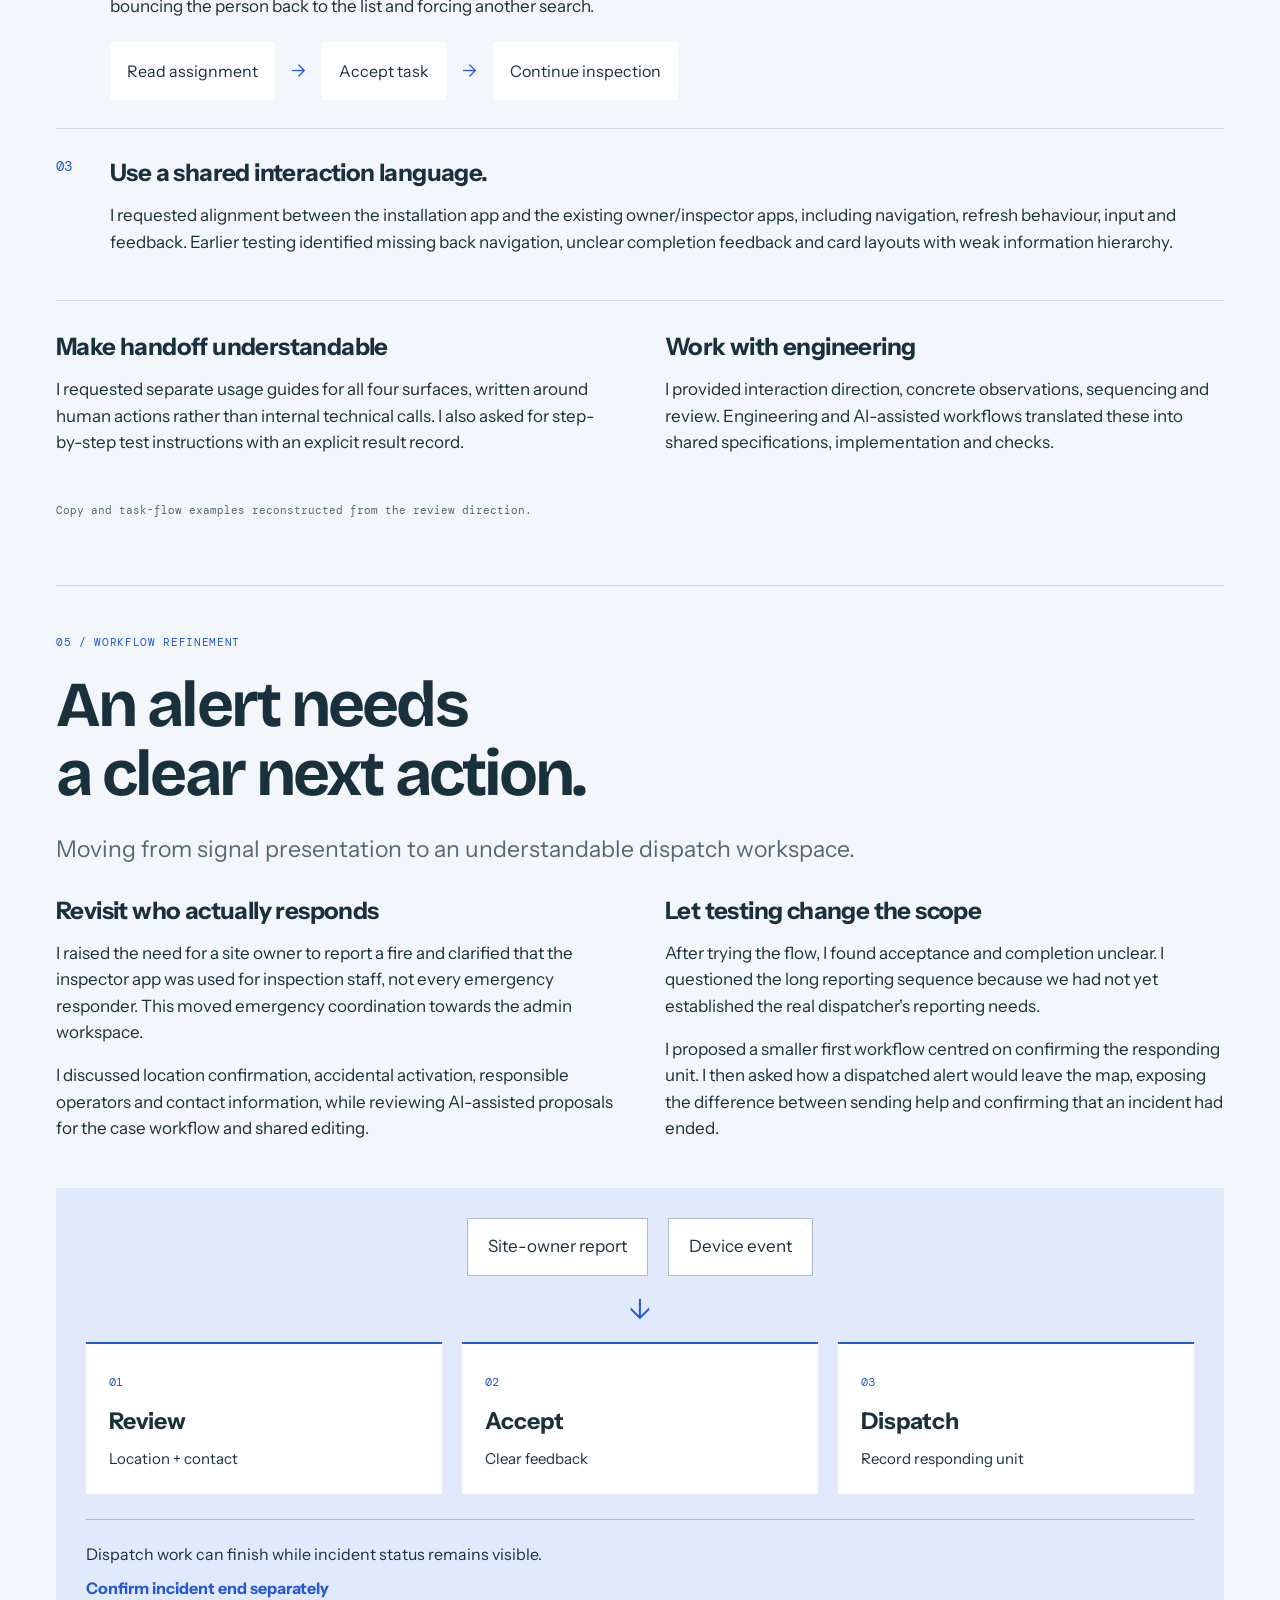
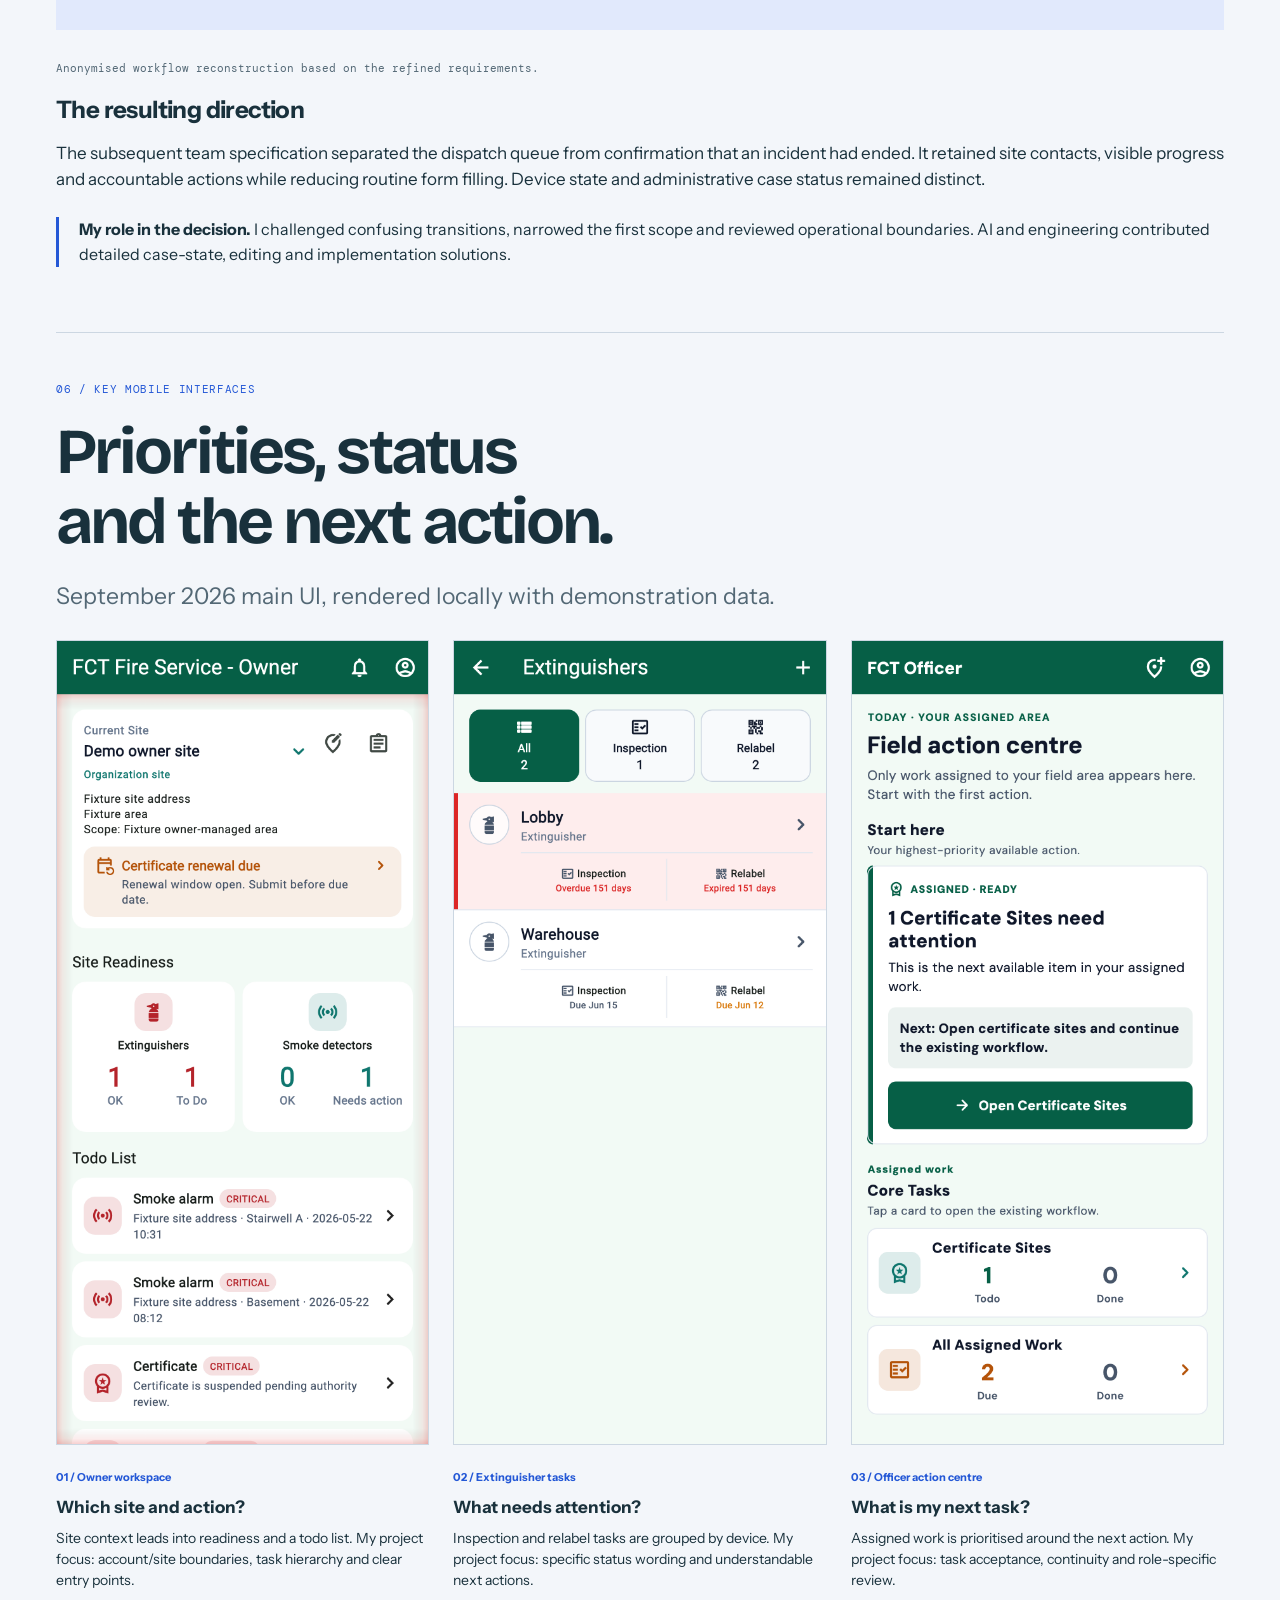
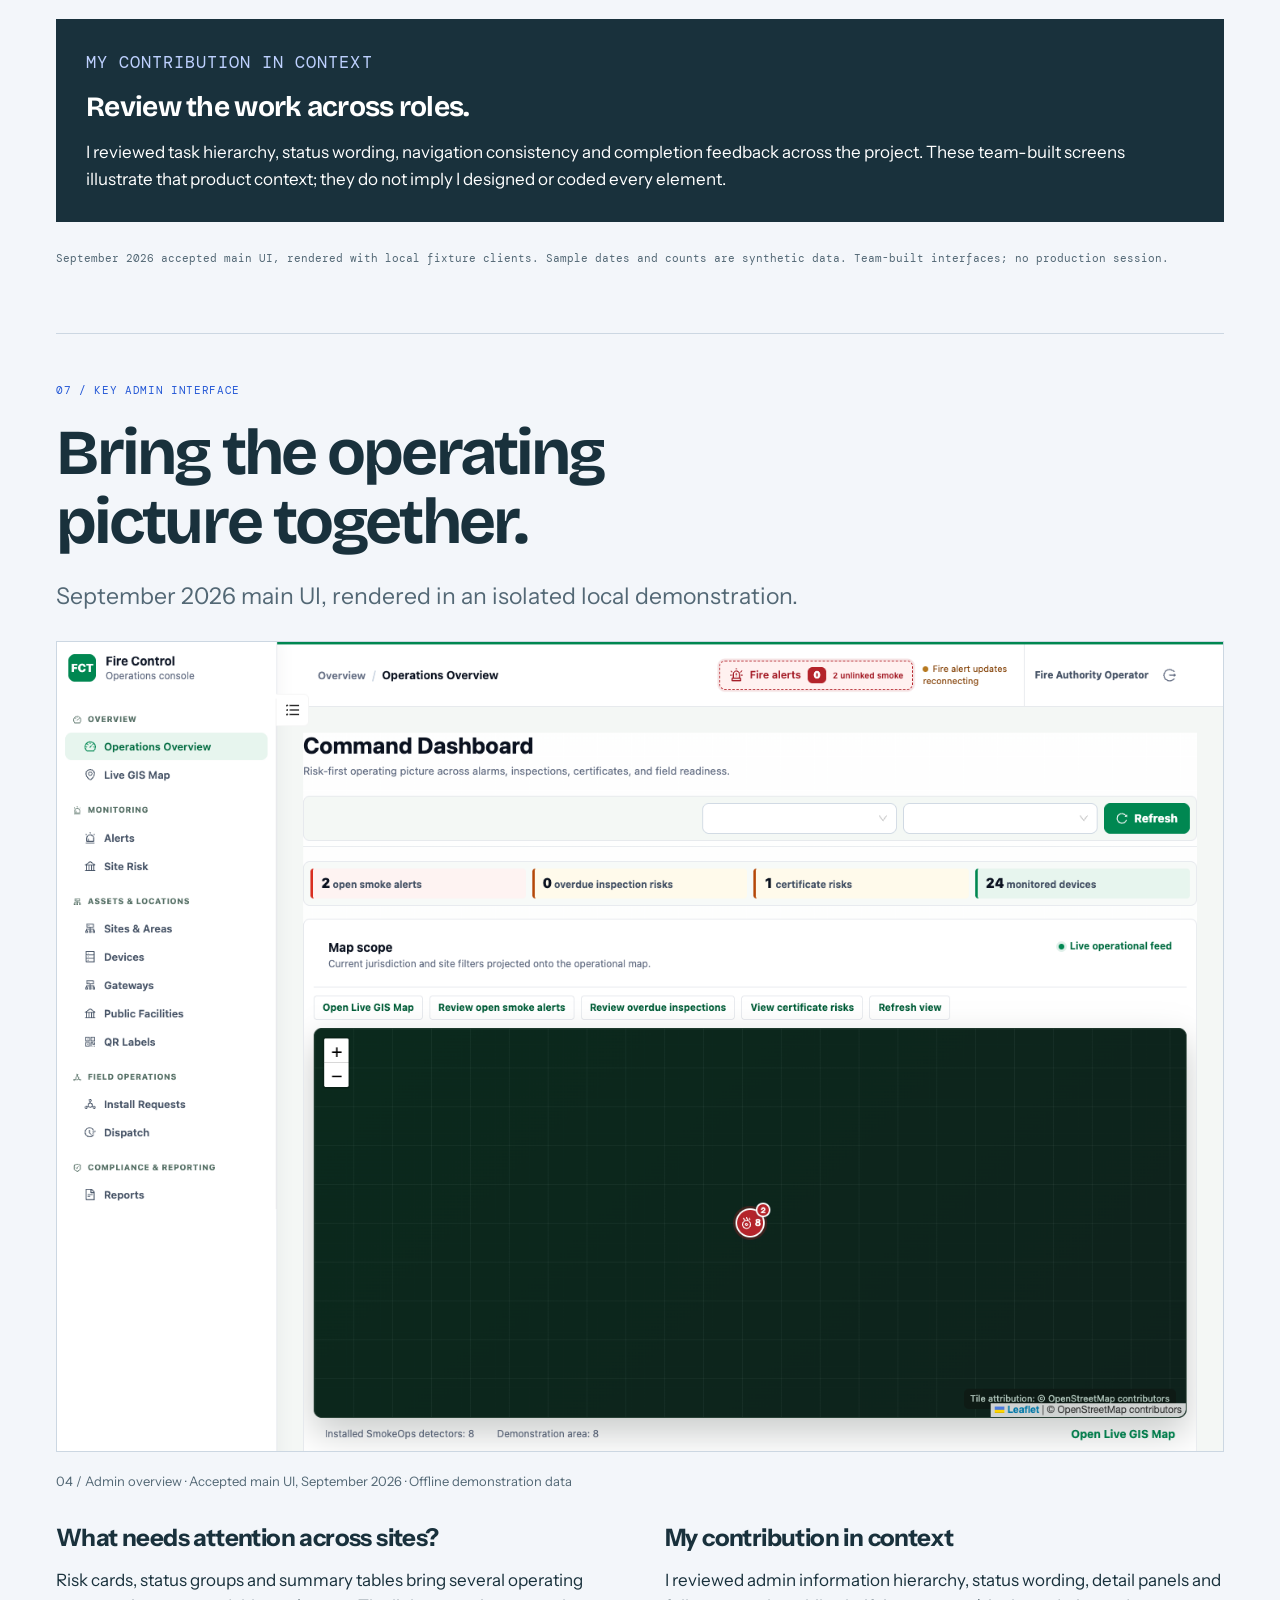
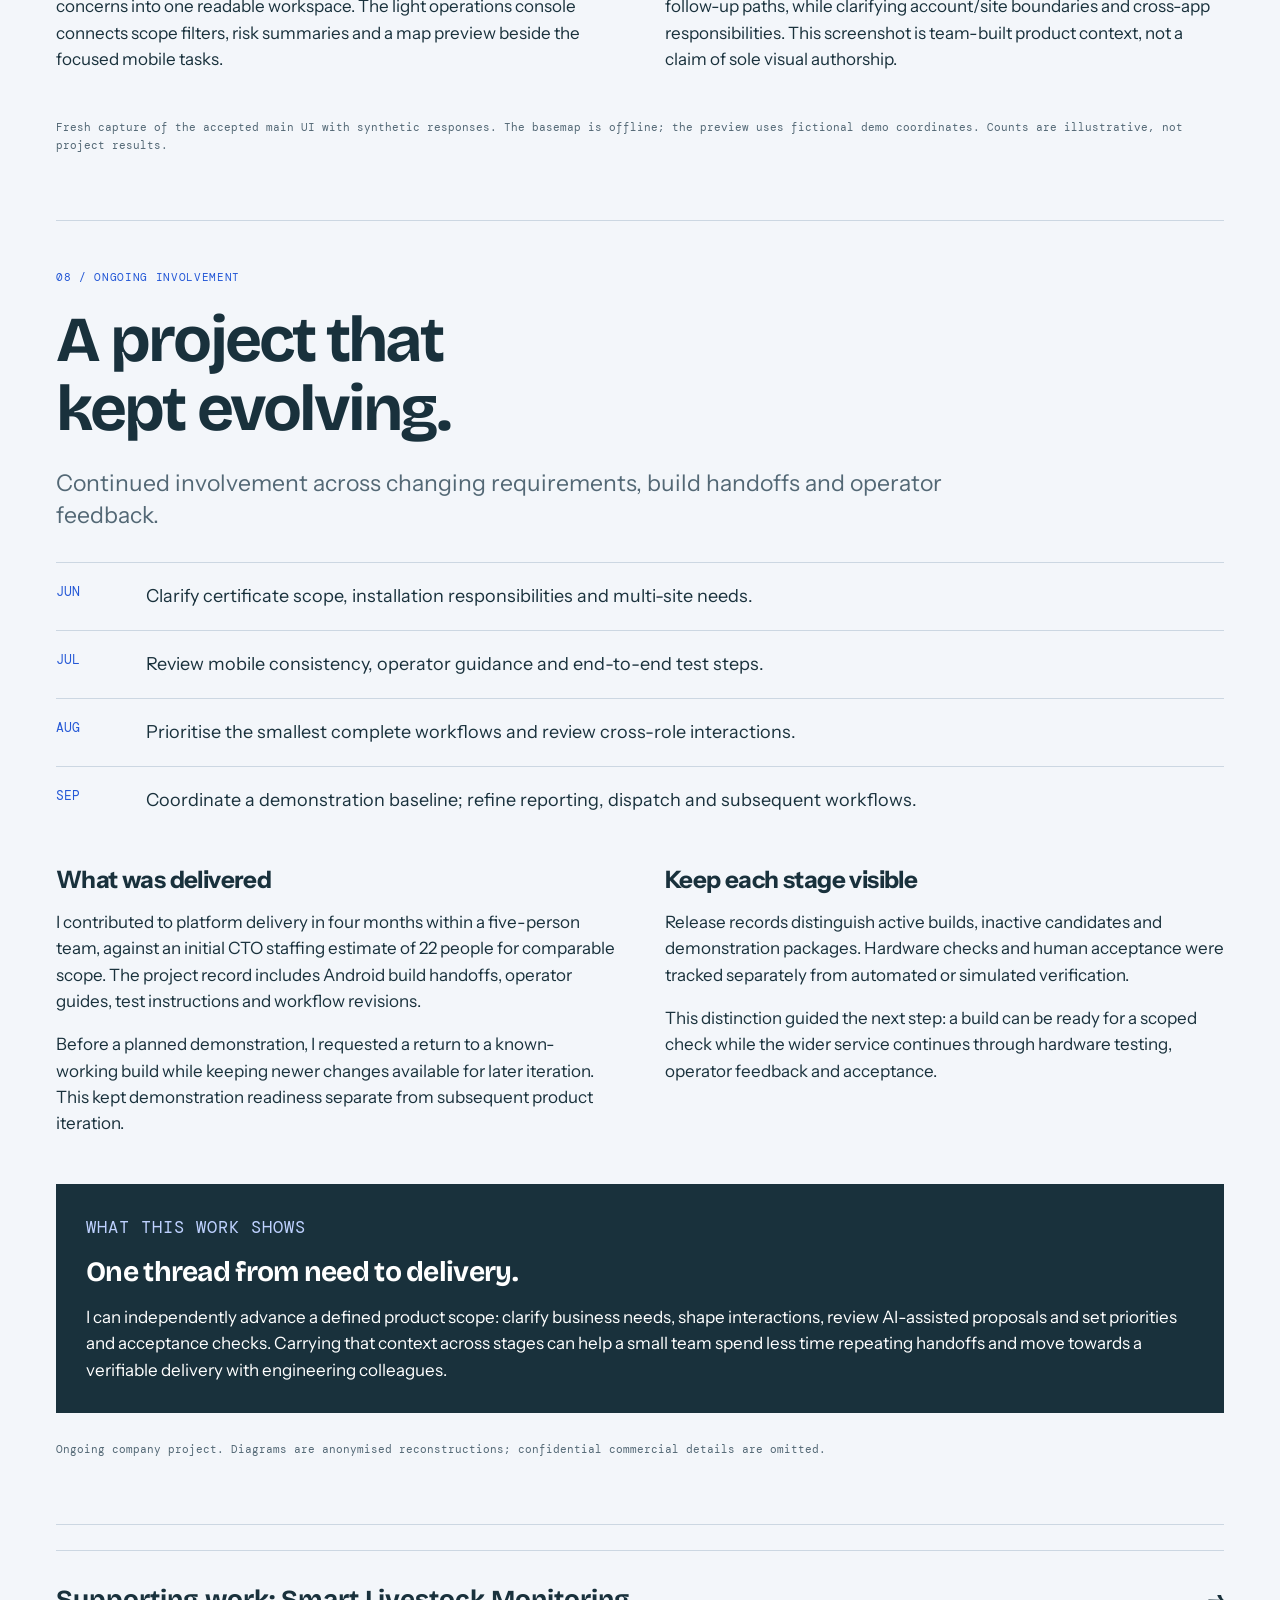
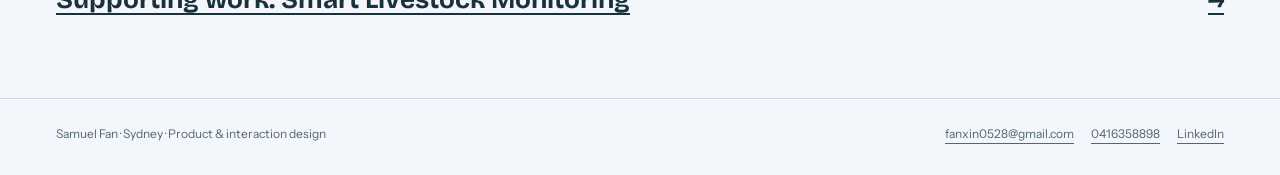
==== commit 16991f37: "Replace historical FCT images with verified adopted main UI captures" ====
--- a/equipment.html
+++ b/equipment.html
@@ -1,6 +1,6 @@
 <!DOCTYPE html>
 
-<html lang="en"><head><meta charset="utf-8"/><meta content="width=device-width,initial-scale=1" name="viewport"/><meta content="default-src 'self'; style-src 'self' 'unsafe-inline'; script-src 'self' 'unsafe-inline'; img-src 'self' data:; font-src 'self'; connect-src 'none'; object-src 'none'; base-uri 'self'" http-equiv="Content-Security-Policy"/><title>Fire Equipment Management | Samuel Fan</title><link href="styles.css" rel="stylesheet"/><link href="https://fanxin0528-commits.github.io/samuel-fan-portfolio/equipment.html" rel="canonical"/><meta content="Samuel Fan — product requirements, interaction design, field research and AI-assisted prototyping. Based in Sydney." name="description"/></head><body><header class="top"><div class="wrap"><a class="brand" href="index.html">Samuel Fan.</a><nav aria-label="Main"><a href="index.html#work">Selected work</a><a href="downloads/Samuel_Fan_Selected_Work_v13.pdf">Portfolio PDF</a><a href="downloads/Samuel_Fan_Photo_Resume_v12.pdf">Resume PDF</a><a href="more.html">More work</a></nav></div></header><main class="wrap fct-case"><section class="fct-chapter" id="chapter-1"><p class="kicker">01 / PRIMARY PROJECT · LONGEST INVOLVEMENT</p><h1 class="chapter-title">Making field work<br/>connect across roles.</h1><p class="deck">Fire Equipment Management Platform</p>
+<html lang="en"><head><meta charset="utf-8"/><meta content="width=device-width,initial-scale=1" name="viewport"/><meta content="default-src 'self'; style-src 'self' 'unsafe-inline'; script-src 'self' 'unsafe-inline'; img-src 'self' data:; font-src 'self'; connect-src 'none'; object-src 'none'; base-uri 'self'" http-equiv="Content-Security-Policy"/><title>Fire Equipment Management | Samuel Fan</title><link href="styles.css" rel="stylesheet"/><link href="https://fanxin0528-commits.github.io/samuel-fan-portfolio/equipment.html" rel="canonical"/><meta content="Samuel Fan — product requirements, interaction design, field research and AI-assisted prototyping. Based in Sydney." name="description"/></head><body><header class="top"><div class="wrap"><a class="brand" href="index.html">Samuel Fan.</a><nav aria-label="Main"><a href="index.html#work">Selected work</a><a href="downloads/Samuel_Fan_Selected_Work_v14.pdf">Portfolio PDF</a><a href="downloads/Samuel_Fan_Photo_Resume_v12.pdf">Resume PDF</a><a href="more.html">More work</a></nav></div></header><main class="wrap fct-case"><section class="fct-chapter" id="chapter-1"><p class="kicker">01 / PRIMARY PROJECT · LONGEST INVOLVEMENT</p><h1 class="chapter-title">Making field work<br/>connect across roles.</h1><p class="deck">Fire Equipment Management Platform</p>
 <div class="facts"><div><b>CONTEXT</b><span>5-person team · 4-month delivery phase</span></div><div><b>STAGE</b><span>Delivery and ongoing iteration</span></div><div><b>MY FOCUS</b><span>Requirements · Interaction direction · Handoff</span></div></div>
 <p class="lead">My longest project involvement shows how I carry context from business requirements into interaction decisions, testing and delivery. I turn ambiguous needs into a defined next step the team can review and test.</p>
 <div class="two"><section><h2>The challenge</h2><p>A site owner, field inspector, installation team and administrator see different parts of the same work. An unclear entry point, mismatched task status or ambiguous completion step can interrupt the handoff between them.</p><p>The design problem extends beyond individual screens: it includes the business object being managed, the person responsible and the evidence of the next action.</p></section><section><h2>My contribution</h2><p>I prepared overseas requirements discussions, clarified site and role boundaries, reviewed cross-app interactions and helped turn observed issues into prioritised fixes and checks.</p><p>I worked with product, backend and hardware colleagues. Engineering teammates and AI-assisted workflows supported implementation while I focused on requirements, interaction review and delivery coordination.</p></section></div>
@@ -28,13 +28,13 @@
 <div class="case-flow"><div class="sources"><span>Site-owner report</span><span>Device event</span></div><div class="join">↓</div><div class="stages"><div><small>01</small><b>Review</b><span>Location + contact</span></div><div><small>02</small><b>Accept</b><span>Clear feedback</span></div><div><small>03</small><b>Dispatch</b><span>Record responding unit</span></div></div><div class="end"><span>Dispatch work can finish while incident status remains visible.</span><b>Confirm incident end separately</b></div></div>
 <p class="caption">Anonymised workflow reconstruction based on the refined requirements.</p>
 <h2>The resulting direction</h2><p>The subsequent team specification separated the dispatch queue from confirmation that an incident had ended. It retained site contacts, visible progress and accountable actions while reducing routine form filling. Device state and administrative case status remained distinct.</p>
-<p class="note"><b>My role in the decision.</b> I challenged confusing transitions, narrowed the first scope and reviewed operational boundaries. AI and engineering contributed detailed case-state, editing and implementation solutions.</p></section><section class="fct-chapter" id="chapter-6"><p class="kicker">06 / KEY MOBILE INTERFACES</p><h2 class="chapter-title">Priorities, status<br/>and the next action.</h2><p class="deck">Three existing app screens, captured in fixture mode with demonstration data.</p>
-<div class="key-mobile"><figure><a aria-label="Open full-size Owner workspace with demo risk priorities" href="assets/fct-owner-workspace-fixture.png" rel="noopener" target="_blank"><img alt="Owner workspace with demo risk priorities" src="assets/fct-owner-workspace-fixture.png"/></a><figcaption><b>01 / Owner workspace</b><strong>What should I do first?</strong><span>A priority task leads into a risk queue. My project focus: task hierarchy and clear entry points.</span></figcaption></figure><figure><a aria-label="Open full-size Maintenance queue showing demo repair and follow-up statuses" href="assets/fct-maintenance-fixture.png" rel="noopener" target="_blank"><img alt="Maintenance queue showing demo repair and follow-up statuses" src="assets/fct-maintenance-fixture.png"/></a><figcaption><b>02 / Maintenance queue</b><strong>What happens after repair?</strong><span>Repair and reinspection stay distinct. My project focus: status wording, completion feedback and handoffs.</span></figcaption></figure><figure><a aria-label="Open full-size Officer certificate watchlist with demo statuses and buildings" href="assets/fct-officer-certificates-fixture.png" rel="noopener" target="_blank"><img alt="Officer certificate watchlist with demo statuses and buildings" src="assets/fct-officer-certificates-fixture.png"/></a><figcaption><b>03 / Officer watchlist</b><strong>Which records need attention?</strong><span>A risk summary leads into review actions. My project focus: role-specific information and consistent interaction review.</span></figcaption></figure></div>
+<p class="note"><b>My role in the decision.</b> I challenged confusing transitions, narrowed the first scope and reviewed operational boundaries. AI and engineering contributed detailed case-state, editing and implementation solutions.</p></section><section class="fct-chapter" id="chapter-6"><p class="kicker">06 / KEY MOBILE INTERFACES</p><h2 class="chapter-title">Priorities, status<br/>and the next action.</h2><p class="deck">September 2026 main UI, rendered locally with demonstration data.</p>
+<div class="key-mobile"><figure><a aria-label="Open full-size Current owner site workspace with synthetic demonstration data" href="assets/fct-owner-workspace-current.png" rel="noopener" target="_blank"><img alt="Current owner site workspace with synthetic demonstration data" src="assets/fct-owner-workspace-current.png"/></a><figcaption><b>01 / Owner workspace</b><strong>Which site and action?</strong><span>Site context leads into readiness and a todo list. My project focus: account/site boundaries, task hierarchy and clear entry points.</span></figcaption></figure><figure><a aria-label="Open full-size Current owner extinguisher list with synthetic task statuses" href="assets/fct-owner-extinguishers-current.png" rel="noopener" target="_blank"><img alt="Current owner extinguisher list with synthetic task statuses" src="assets/fct-owner-extinguishers-current.png"/></a><figcaption><b>02 / Extinguisher tasks</b><strong>What needs attention?</strong><span>Inspection and relabel tasks are grouped by device. My project focus: specific status wording and understandable next actions.</span></figcaption></figure><figure><a aria-label="Open full-size Current officer action centre with synthetic assigned-work counts" href="assets/fct-officer-action-centre-current.png" rel="noopener" target="_blank"><img alt="Current officer action centre with synthetic assigned-work counts" src="assets/fct-officer-action-centre-current.png"/></a><figcaption><b>03 / Officer action centre</b><strong>What is my next task?</strong><span>Assigned work is prioritised around the next action. My project focus: task acceptance, continuity and role-specific review.</span></figcaption></figure></div>
 <div class="decision"><p class="label">MY CONTRIBUTION IN CONTEXT</p><h2>Review the work across roles.</h2><p>I reviewed task hierarchy, status wording, navigation consistency and completion feedback across the project. These team-built screens illustrate that product context; they do not imply I designed or coded every element.</p></div>
-<p class="caption">Original project screenshots of existing Flutter UI, using fixture demonstration data. These are documented versions, not production sessions or a claim about the latest release. Counts and names are demo content, not measured project results.</p></section><section class="fct-chapter" id="chapter-7"><p class="kicker">07 / KEY ADMIN INTERFACE</p><h2 class="chapter-title">Bring the operating<br/>picture together.</h2><p class="deck">Existing admin UI with local demonstration data.</p>
-<figure class="key-admin"><a aria-label="Open full-size Existing admin overview with seeded demonstration counts" href="assets/fct-admin-overview-demo.png" rel="noopener" target="_blank"><img alt="Existing admin overview with seeded demonstration counts" src="assets/fct-admin-overview-demo.png"/></a><figcaption>04 / Admin overview · Original application screenshot · Local demonstration data</figcaption></figure>
-<div class="two"><section><h2>What needs attention across sites?</h2><p>Risk cards, status groups and summary tables bring several operating concerns into one readable workspace. The dark admin surface provides a distinct overview beside the focused mobile task screens.</p></section><section><h2>My contribution in context</h2><p>I reviewed admin information hierarchy, status wording, detail panels and follow-up paths, while clarifying account/site boundaries and cross-app responsibilities. This screenshot is team-built product context, not a claim of sole visual authorship.</p></section></div>
-<p class="caption">Original admin screenshot with local seeded demonstration data, documented in the project manual. Demo counts are not project results.</p></section><section class="fct-chapter" id="chapter-8"><p class="kicker">08 / ONGOING INVOLVEMENT</p><h2 class="chapter-title">A project that<br/>kept evolving.</h2><p class="deck">Continued involvement across changing requirements, build handoffs and operator feedback.</p>
+<p class="caption">September 2026 accepted main UI, rendered with local fixture clients. Sample dates and counts are synthetic data. Team-built interfaces; no production session.</p></section><section class="fct-chapter" id="chapter-7"><p class="kicker">07 / KEY ADMIN INTERFACE</p><h2 class="chapter-title">Bring the operating<br/>picture together.</h2><p class="deck">September 2026 main UI, rendered in an isolated local demonstration.</p>
+<figure class="key-admin"><a aria-label="Open full-size Current accepted admin overview with synthetic demonstration counts" href="assets/fct-admin-overview-current.png" rel="noopener" target="_blank"><img alt="Current accepted admin overview with synthetic demonstration counts" src="assets/fct-admin-overview-current.png"/></a><figcaption>04 / Admin overview · Accepted main UI, September 2026 · Offline demonstration data</figcaption></figure>
+<div class="two"><section><h2>What needs attention across sites?</h2><p>Risk cards, status groups and summary tables bring several operating concerns into one readable workspace. The light operations console connects scope filters, risk summaries and a map preview beside the focused mobile tasks.</p></section><section><h2>My contribution in context</h2><p>I reviewed admin information hierarchy, status wording, detail panels and follow-up paths, while clarifying account/site boundaries and cross-app responsibilities. This screenshot is team-built product context, not a claim of sole visual authorship.</p></section></div>
+<p class="caption">Fresh capture of the accepted main UI with synthetic responses. The basemap is offline; the preview uses fictional demo coordinates. Counts are illustrative, not project results.</p></section><section class="fct-chapter" id="chapter-8"><p class="kicker">08 / ONGOING INVOLVEMENT</p><h2 class="chapter-title">A project that<br/>kept evolving.</h2><p class="deck">Continued involvement across changing requirements, build handoffs and operator feedback.</p>
 <div class="timeline"><div><b>JUN</b><span>Clarify certificate scope, installation responsibilities and multi-site needs.</span></div><div><b>JUL</b><span>Review mobile consistency, operator guidance and end-to-end test steps.</span></div><div><b>AUG</b><span>Prioritise the smallest complete workflows and review cross-role interactions.</span></div><div><b>SEP</b><span>Coordinate a demonstration baseline; refine reporting, dispatch and subsequent workflows.</span></div></div>
 <div class="two"><section><h2>What was delivered</h2><p>I contributed to platform delivery in four months within a five-person team, against an initial CTO staffing estimate of 22 people for comparable scope. The project record includes Android build handoffs, operator guides, test instructions and workflow revisions.</p><p>Before a planned demonstration, I requested a return to a known-working build while keeping newer changes available for later iteration. This kept demonstration readiness separate from subsequent product iteration.</p></section><section><h2>Keep each stage visible</h2><p>Release records distinguish active builds, inactive candidates and demonstration packages. Hardware checks and human acceptance were tracked separately from automated or simulated verification.</p><p>This distinction guided the next step: a build can be ready for a scoped check while the wider service continues through hardware testing, operator feedback and acceptance.</p></section></div>
 <div class="decision"><p class="label">WHAT THIS WORK SHOWS</p><h2>One thread from need to delivery.</h2><p>I can independently advance a defined product scope: clarify business needs, shape interactions, review AI-assisted proposals and set priorities and acceptance checks. Carrying that context across stages can help a small team spend less time repeating handoffs and move towards a verifiable delivery with engineering colleagues.</p></div>
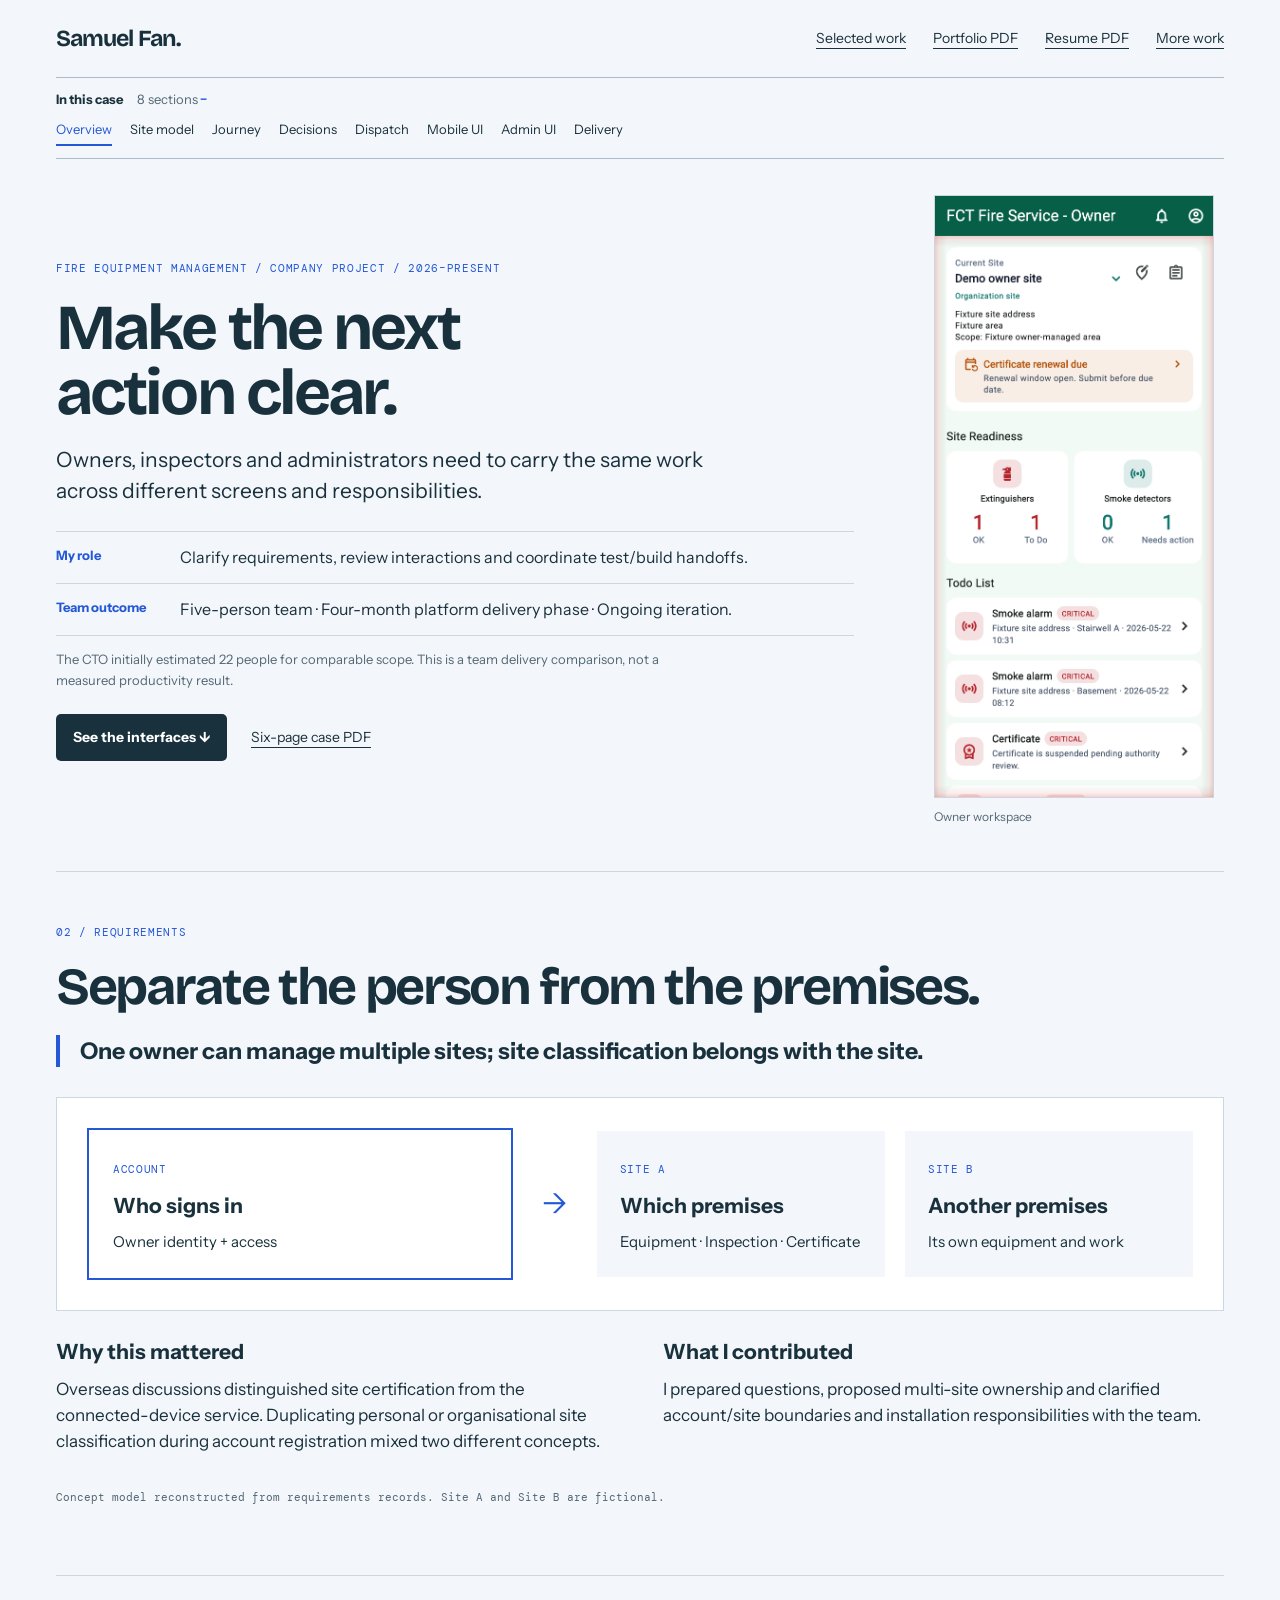
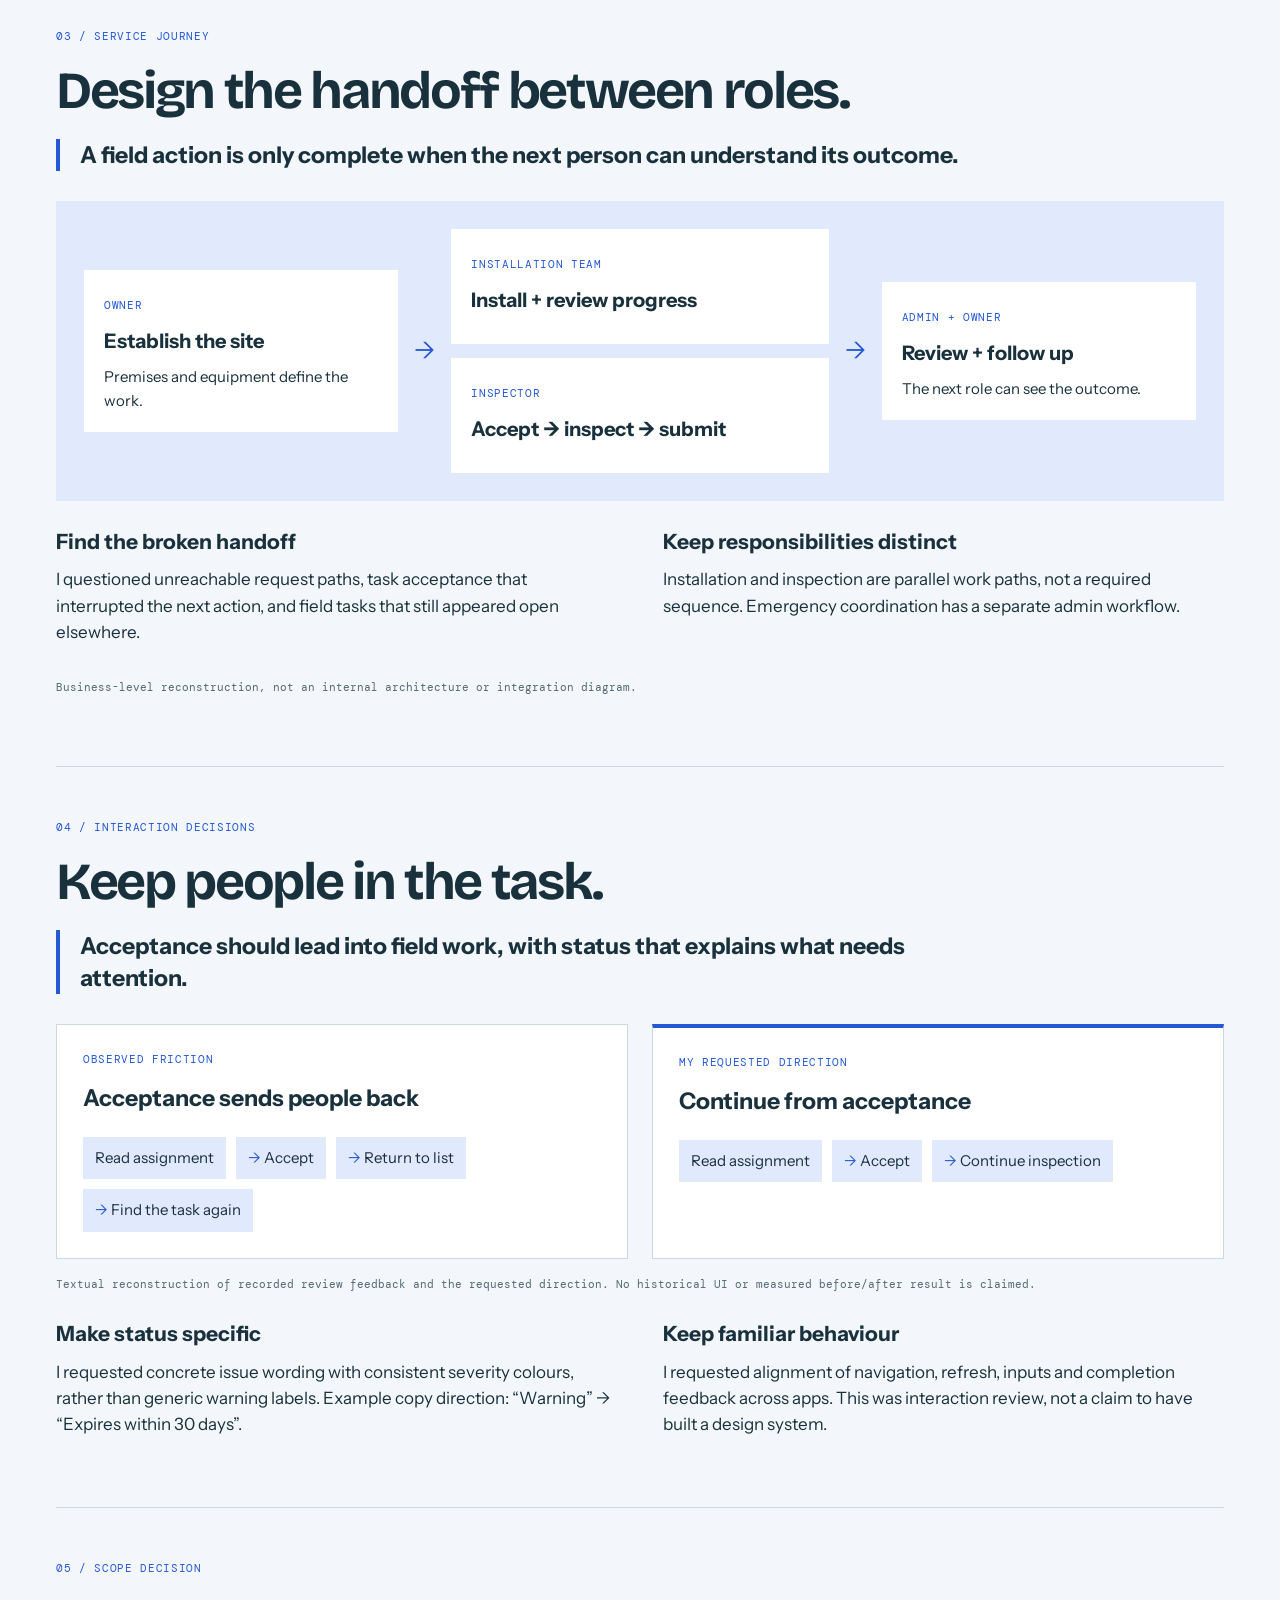
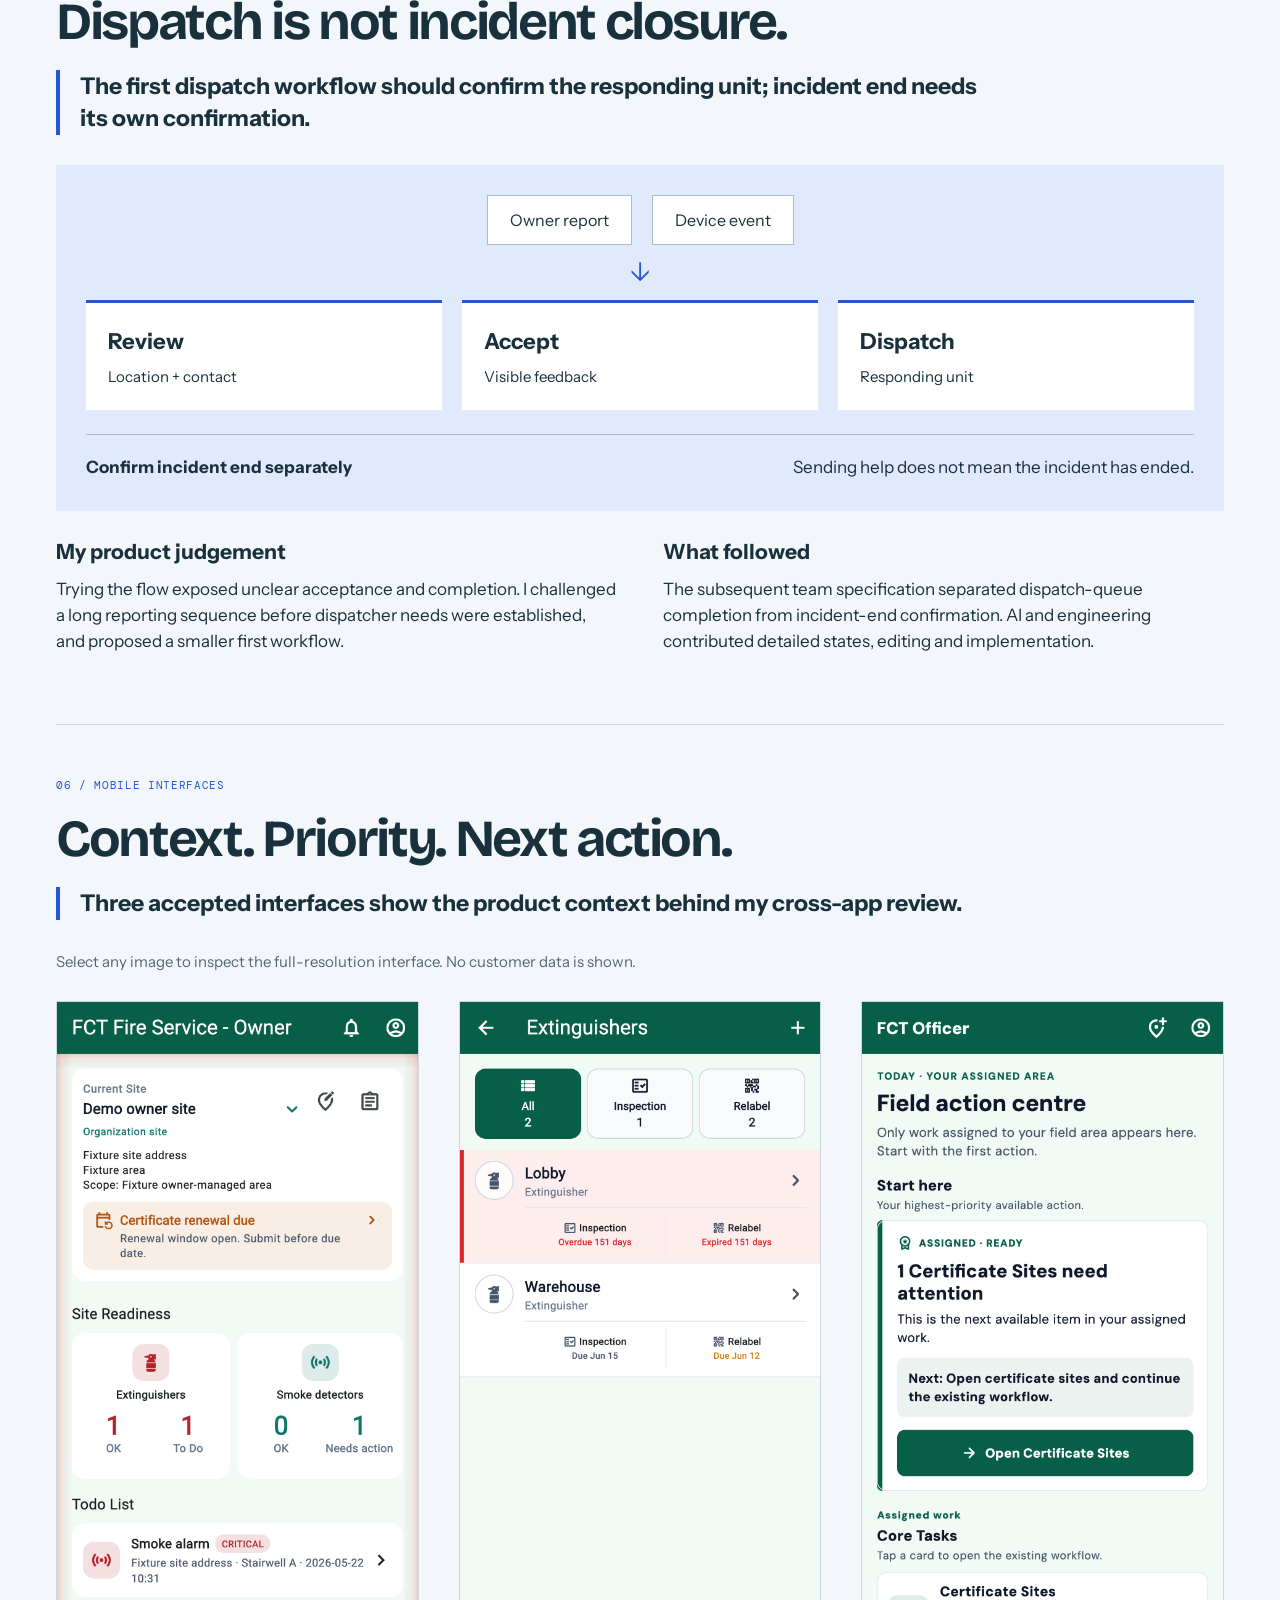
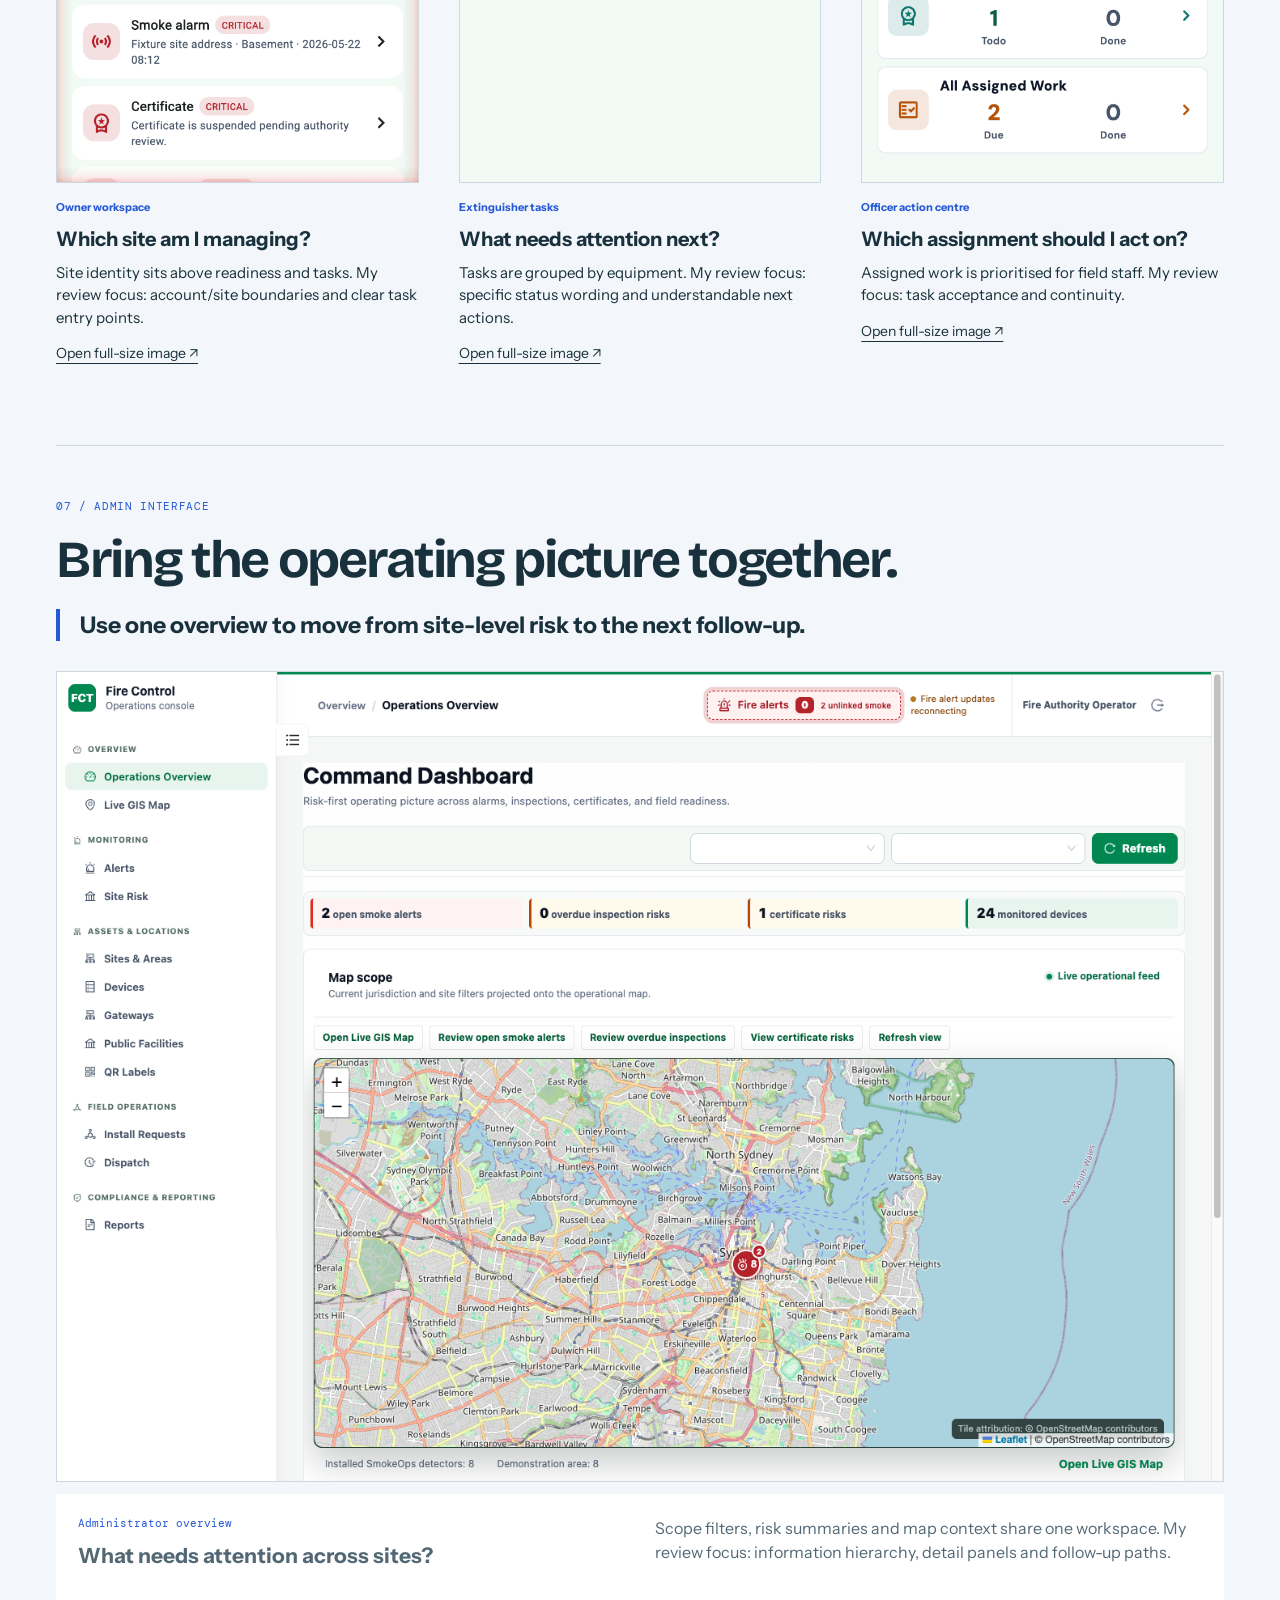
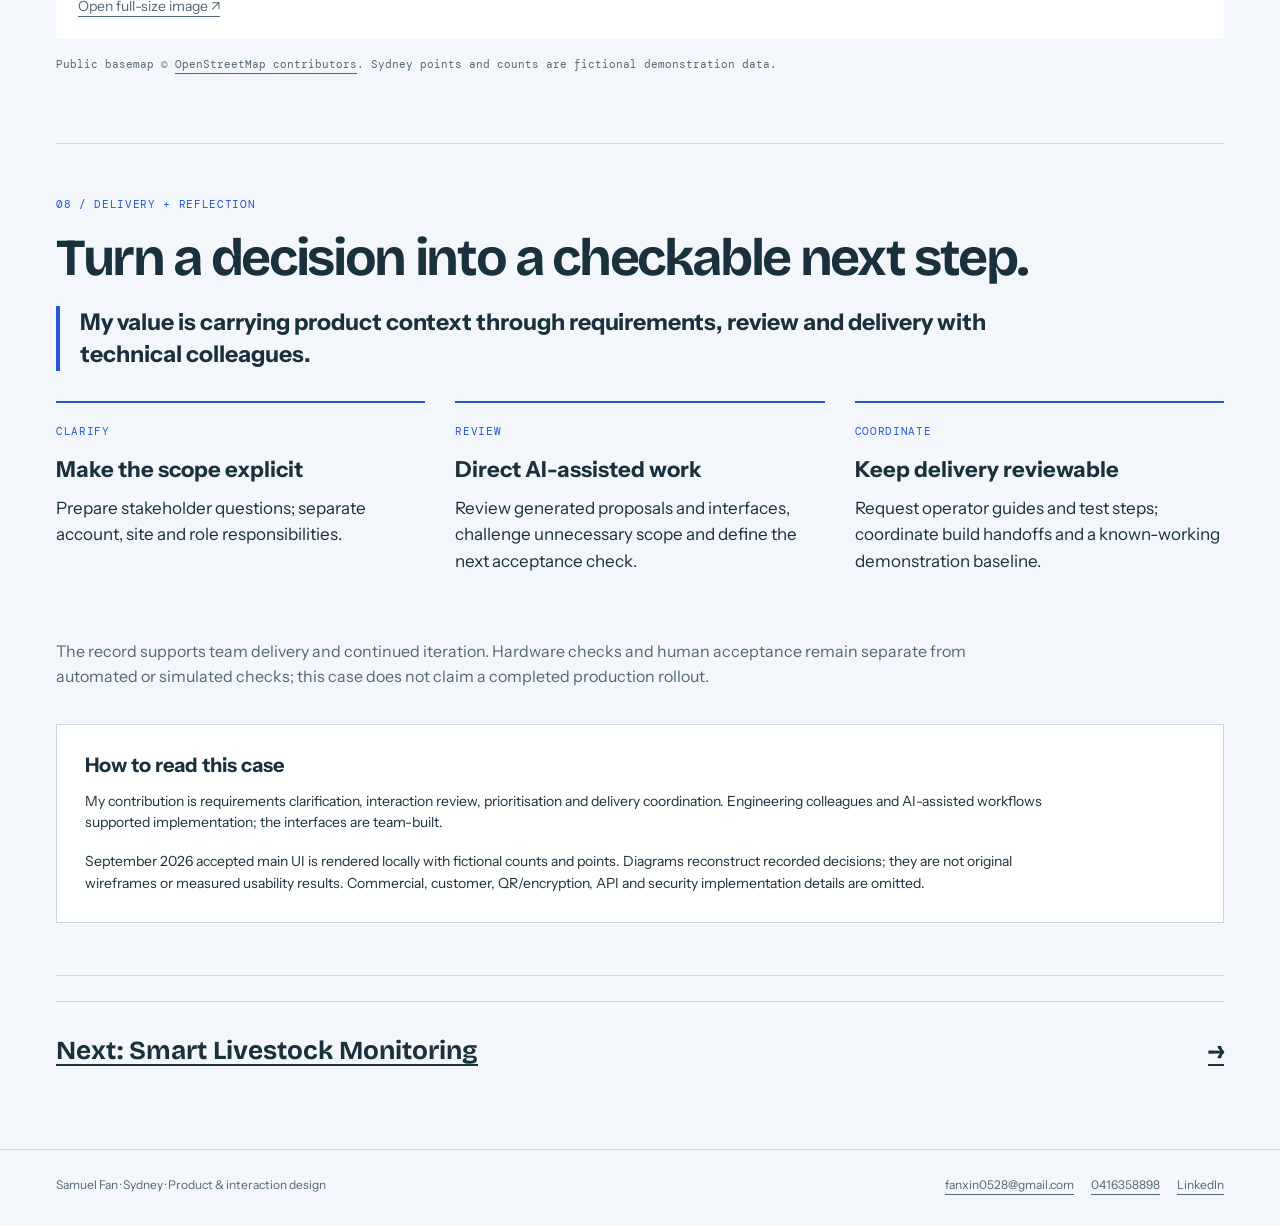
==== commit c9007f4d: "Improve portfolio reading hierarchy and resume positioning for v16" ====
--- a/equipment.html
+++ b/equipment.html
@@ -1,41 +1,3 @@
 <!DOCTYPE html>
 
-<html lang="en"><head><meta charset="utf-8"/><meta content="width=device-width,initial-scale=1" name="viewport"/><meta content="default-src 'self'; style-src 'self' 'unsafe-inline'; script-src 'self' 'unsafe-inline'; img-src 'self' data:; font-src 'self'; connect-src 'none'; object-src 'none'; base-uri 'self'" http-equiv="Content-Security-Policy"/><title>Fire Equipment Management | Samuel Fan</title><link href="styles.css" rel="stylesheet"/><link href="https://fanxin0528-commits.github.io/samuel-fan-portfolio/equipment.html" rel="canonical"/><meta content="Samuel Fan — product requirements, interaction design, field research and AI-assisted prototyping. Based in Sydney." name="description"/></head><body><header class="top"><div class="wrap"><a class="brand" href="index.html">Samuel Fan.</a><nav aria-label="Main"><a href="index.html#work">Selected work</a><a href="downloads/Samuel_Fan_Selected_Work_v14.pdf">Portfolio PDF</a><a href="downloads/Samuel_Fan_Photo_Resume_v12.pdf">Resume PDF</a><a href="more.html">More work</a></nav></div></header><main class="wrap fct-case"><section class="fct-chapter" id="chapter-1"><p class="kicker">01 / PRIMARY PROJECT · LONGEST INVOLVEMENT</p><h1 class="chapter-title">Making field work<br/>connect across roles.</h1><p class="deck">Fire Equipment Management Platform</p>
-<div class="facts"><div><b>CONTEXT</b><span>5-person team · 4-month delivery phase</span></div><div><b>STAGE</b><span>Delivery and ongoing iteration</span></div><div><b>MY FOCUS</b><span>Requirements · Interaction direction · Handoff</span></div></div>
-<p class="lead">My longest project involvement shows how I carry context from business requirements into interaction decisions, testing and delivery. I turn ambiguous needs into a defined next step the team can review and test.</p>
-<div class="two"><section><h2>The challenge</h2><p>A site owner, field inspector, installation team and administrator see different parts of the same work. An unclear entry point, mismatched task status or ambiguous completion step can interrupt the handoff between them.</p><p>The design problem extends beyond individual screens: it includes the business object being managed, the person responsible and the evidence of the next action.</p></section><section><h2>My contribution</h2><p>I prepared overseas requirements discussions, clarified site and role boundaries, reviewed cross-app interactions and helped turn observed issues into prioritised fixes and checks.</p><p>I worked with product, backend and hardware colleagues. Engineering teammates and AI-assisted workflows supported implementation while I focused on requirements, interaction review and delivery coordination.</p></section></div>
-<h2 class="diagram-title">Four surfaces, one connected service</h2>
-<div class="role-map"><div><span>01</span><h3>Site owner</h3><p>Manage sites<br/>Inspect equipment<br/>Request support</p></div><div><span>02</span><h3>Field inspector</h3><p>Receive assignments<br/>Check evidence<br/>Submit conclusions</p></div><div><span>03</span><h3>Installation team</h3><p>Install equipment<br/>Review status<br/>Handle field work</p></div><div><span>04</span><h3>Administrator</h3><p>Coordinate work<br/>Review certificates<br/>Handle alert cases</p></div></div>
-<p class="caption">Anonymised role overview, reconstructed for this case study.</p>
-<p class="note"><b>Delivery stage.</b> The work progressed through Android build handoffs and continued workflow refinement.</p></section><section class="fct-chapter" id="chapter-2"><p class="kicker">02 / REQUIREMENTS</p><h2 class="chapter-title">Start with the right<br/>unit of work.</h2><p class="deck">Stakeholder clarification shaped the site model and the division of responsibilities.</p>
-<div class="two"><section><h2>What needed clarification</h2><p>Before an overseas discussion, I identified questions about what a certificate covered, how related charges were separated, who installed smoke detectors and which interface should hold those responsibilities.</p><p>I requested an English discussion guide, then supplied the meeting transcript for follow-up synthesis. The stakeholder input helped distinguish site certification from the connected-device service.</p></section><section><h2>What I took forward</h2><p>I proposed allowing an owner to manage multiple sites. Later, I clarified that a site's personal or organisational classification should not be duplicated as an account type during registration.</p><p>This kept two concepts separate: who signs in and which places they manage. Installation responsibilities also needed their own operational surface rather than being placed indiscriminately in the owner or inspector app.</p></section></div>
-<div class="model"><div class="account"><span>ACCOUNT</span><h3>One owner</h3><p>Identity and access</p></div><div class="branch">→</div><div class="sites"><div><span>SITE A</span><h3>Premises context</h3><p>Equipment · Inspections · Certificate</p></div><div><span>SITE B</span><h3>Premises context</h3><p>Equipment · Inspections · Certificate</p></div></div></div>
-<p class="caption">Reconstructed conceptual model with fictional sites.</p>
-<div class="decision"><p class="label">THE PRODUCT DECISION</p><h2>Put each choice where it belongs.</h2><p>Account registration should establish the person. Site management should establish the premises. Installation and inspection should follow their actual responsibilities.</p></div>
-</section><section class="fct-chapter" id="chapter-3"><p class="kicker">03 / BUSINESS JOURNEY</p><h2 class="chapter-title">Connect the work,<br/>then follow it through.</h2><p class="deck">A broad service journey across site ownership, field work and administration.</p>
-<p class="lead">I reviewed the platform as connected business journeys: establishing a site, coordinating work, and making the outcome visible to the next role.</p>
-<div class="journey-map"><section><p class="label">ESTABLISH THE CONTEXT</p><h2>Owner + site</h2><p>Identify the premises and its equipment; understand the certificate or installation need.</p></section><div class="journey-arrow">↓</div><section><p class="label">COORDINATE FIELD WORK</p><div class="journey-split"><div><h2>Installation</h2><p>Request support, assign the relevant team and review installation progress.</p></div><div><h2>Inspection</h2><p>Assign a check, accept the task, complete field work and submit the conclusion.</p></div></div></section><div class="journey-arrow">↓</div><section><p class="label">REVIEW + CONTINUE</p><h2>Administrator + owner</h2><p>Review the outcome, make the next status clear and continue with certification or follow-up work.</p></section></div>
-<p class="caption">Anonymised business-level reconstruction. The installation and inspection paths show different roles, not one mandatory sequence.</p>
-<div class="two"><section><h2>Where I focused</h2><p>I clarified what belonged to the account or site, questioned unreachable request paths, and reviewed whether a task could continue naturally after acceptance. I also reported when a completed field task still appeared open elsewhere.</p></section><section><h2>A separate urgent journey</h2><p>Routine inspection was not the same job as emergency response. Later requirements brought owner reports and device alerts into an admin coordination workflow, with location, contact and explicit incident-end feedback.</p></section></div>
-<p class="note"><b>The product lesson.</b> A completed action on one screen is a handoff to another person. I used those handoffs to frame review, prioritisation and the next check with the team.</p></section><section class="fct-chapter" id="chapter-4"><p class="kicker">04 / INTERACTION DIRECTION</p><h2 class="chapter-title">Keep the task moving.</h2><p class="deck">Reviewing hierarchy, status and transitions across the mobile apps and admin console.</p>
-<p class="lead">I tested and reviewed the interfaces as connected tasks, asking what an operator should understand, choose and see after each action.</p>
-<div class="review-row"><span>01</span><div><h2>Show the problem, not just a category.</h2><p>I asked for specific status wording rather than a generic warning or non-compliance label, supported by a consistent severity colour. I also reviewed drawer details and redundant close controls in the admin interface.</p><p class="example">Illustrative copy direction: <s>Warning</s> → <b>Expires within 30 days</b></p></div></div>
-<div class="review-row"><span>02</span><div><h2>Accept a task, then continue doing it.</h2><p>On the inspector app, I wanted the assignment itself to have visual priority. After acceptance, the flow should continue into inspection instead of bouncing the person back to the list and forcing another search.</p><div class="flow"><div>Read assignment</div><span>→</span><div>Accept task</div><span>→</span><div>Continue inspection</div></div></div></div>
-<div class="review-row"><span>03</span><div><h2>Use a shared interaction language.</h2><p>I requested alignment between the installation app and the existing owner/inspector apps, including navigation, refresh behaviour, input and feedback. Earlier testing identified missing back navigation, unclear completion feedback and card layouts with weak information hierarchy.</p></div></div>
-<div class="two bottom"><section><h2>Make handoff understandable</h2><p>I requested separate usage guides for all four surfaces, written around human actions rather than internal technical calls. I also asked for step-by-step test instructions with an explicit result record.</p></section><section><h2>Work with engineering</h2><p>I provided interaction direction, concrete observations, sequencing and review. Engineering and AI-assisted workflows translated these into shared specifications, implementation and checks.</p></section></div>
-<p class="caption">Copy and task-flow examples reconstructed from the review direction.</p></section><section class="fct-chapter" id="chapter-5"><p class="kicker">05 / WORKFLOW REFINEMENT</p><h2 class="chapter-title">An alert needs<br/>a clear next action.</h2><p class="deck">Moving from signal presentation to an understandable dispatch workspace.</p>
-<div class="two"><section><h2>Revisit who actually responds</h2><p>I raised the need for a site owner to report a fire and clarified that the inspector app was used for inspection staff, not every emergency responder. This moved emergency coordination towards the admin workspace.</p><p>I discussed location confirmation, accidental activation, responsible operators and contact information, while reviewing AI-assisted proposals for the case workflow and shared editing.</p></section><section><h2>Let testing change the scope</h2><p>After trying the flow, I found acceptance and completion unclear. I questioned the long reporting sequence because we had not yet established the real dispatcher's reporting needs.</p><p>I proposed a smaller first workflow centred on confirming the responding unit. I then asked how a dispatched alert would leave the map, exposing the difference between sending help and confirming that an incident had ended.</p></section></div>
-<div class="case-flow"><div class="sources"><span>Site-owner report</span><span>Device event</span></div><div class="join">↓</div><div class="stages"><div><small>01</small><b>Review</b><span>Location + contact</span></div><div><small>02</small><b>Accept</b><span>Clear feedback</span></div><div><small>03</small><b>Dispatch</b><span>Record responding unit</span></div></div><div class="end"><span>Dispatch work can finish while incident status remains visible.</span><b>Confirm incident end separately</b></div></div>
-<p class="caption">Anonymised workflow reconstruction based on the refined requirements.</p>
-<h2>The resulting direction</h2><p>The subsequent team specification separated the dispatch queue from confirmation that an incident had ended. It retained site contacts, visible progress and accountable actions while reducing routine form filling. Device state and administrative case status remained distinct.</p>
-<p class="note"><b>My role in the decision.</b> I challenged confusing transitions, narrowed the first scope and reviewed operational boundaries. AI and engineering contributed detailed case-state, editing and implementation solutions.</p></section><section class="fct-chapter" id="chapter-6"><p class="kicker">06 / KEY MOBILE INTERFACES</p><h2 class="chapter-title">Priorities, status<br/>and the next action.</h2><p class="deck">September 2026 main UI, rendered locally with demonstration data.</p>
-<div class="key-mobile"><figure><a aria-label="Open full-size Current owner site workspace with synthetic demonstration data" href="assets/fct-owner-workspace-current.png" rel="noopener" target="_blank"><img alt="Current owner site workspace with synthetic demonstration data" src="assets/fct-owner-workspace-current.png"/></a><figcaption><b>01 / Owner workspace</b><strong>Which site and action?</strong><span>Site context leads into readiness and a todo list. My project focus: account/site boundaries, task hierarchy and clear entry points.</span></figcaption></figure><figure><a aria-label="Open full-size Current owner extinguisher list with synthetic task statuses" href="assets/fct-owner-extinguishers-current.png" rel="noopener" target="_blank"><img alt="Current owner extinguisher list with synthetic task statuses" src="assets/fct-owner-extinguishers-current.png"/></a><figcaption><b>02 / Extinguisher tasks</b><strong>What needs attention?</strong><span>Inspection and relabel tasks are grouped by device. My project focus: specific status wording and understandable next actions.</span></figcaption></figure><figure><a aria-label="Open full-size Current officer action centre with synthetic assigned-work counts" href="assets/fct-officer-action-centre-current.png" rel="noopener" target="_blank"><img alt="Current officer action centre with synthetic assigned-work counts" src="assets/fct-officer-action-centre-current.png"/></a><figcaption><b>03 / Officer action centre</b><strong>What is my next task?</strong><span>Assigned work is prioritised around the next action. My project focus: task acceptance, continuity and role-specific review.</span></figcaption></figure></div>
-<div class="decision"><p class="label">MY CONTRIBUTION IN CONTEXT</p><h2>Review the work across roles.</h2><p>I reviewed task hierarchy, status wording, navigation consistency and completion feedback across the project. These team-built screens illustrate that product context; they do not imply I designed or coded every element.</p></div>
-<p class="caption">September 2026 accepted main UI, rendered with local fixture clients. Sample dates and counts are synthetic data. Team-built interfaces; no production session.</p></section><section class="fct-chapter" id="chapter-7"><p class="kicker">07 / KEY ADMIN INTERFACE</p><h2 class="chapter-title">Bring the operating<br/>picture together.</h2><p class="deck">September 2026 main UI, rendered in an isolated local demonstration.</p>
-<figure class="key-admin"><a aria-label="Open full-size Current accepted admin overview with synthetic demonstration counts" href="assets/fct-admin-overview-current.png" rel="noopener" target="_blank"><img alt="Current accepted admin overview with synthetic demonstration counts" src="assets/fct-admin-overview-current.png"/></a><figcaption>04 / Admin overview · Accepted main UI, September 2026 · Offline demonstration data</figcaption></figure>
-<div class="two"><section><h2>What needs attention across sites?</h2><p>Risk cards, status groups and summary tables bring several operating concerns into one readable workspace. The light operations console connects scope filters, risk summaries and a map preview beside the focused mobile tasks.</p></section><section><h2>My contribution in context</h2><p>I reviewed admin information hierarchy, status wording, detail panels and follow-up paths, while clarifying account/site boundaries and cross-app responsibilities. This screenshot is team-built product context, not a claim of sole visual authorship.</p></section></div>
-<p class="caption">Fresh capture of the accepted main UI with synthetic responses. The basemap is offline; the preview uses fictional demo coordinates. Counts are illustrative, not project results.</p></section><section class="fct-chapter" id="chapter-8"><p class="kicker">08 / ONGOING INVOLVEMENT</p><h2 class="chapter-title">A project that<br/>kept evolving.</h2><p class="deck">Continued involvement across changing requirements, build handoffs and operator feedback.</p>
-<div class="timeline"><div><b>JUN</b><span>Clarify certificate scope, installation responsibilities and multi-site needs.</span></div><div><b>JUL</b><span>Review mobile consistency, operator guidance and end-to-end test steps.</span></div><div><b>AUG</b><span>Prioritise the smallest complete workflows and review cross-role interactions.</span></div><div><b>SEP</b><span>Coordinate a demonstration baseline; refine reporting, dispatch and subsequent workflows.</span></div></div>
-<div class="two"><section><h2>What was delivered</h2><p>I contributed to platform delivery in four months within a five-person team, against an initial CTO staffing estimate of 22 people for comparable scope. The project record includes Android build handoffs, operator guides, test instructions and workflow revisions.</p><p>Before a planned demonstration, I requested a return to a known-working build while keeping newer changes available for later iteration. This kept demonstration readiness separate from subsequent product iteration.</p></section><section><h2>Keep each stage visible</h2><p>Release records distinguish active builds, inactive candidates and demonstration packages. Hardware checks and human acceptance were tracked separately from automated or simulated verification.</p><p>This distinction guided the next step: a build can be ready for a scoped check while the wider service continues through hardware testing, operator feedback and acceptance.</p></section></div>
-<div class="decision"><p class="label">WHAT THIS WORK SHOWS</p><h2>One thread from need to delivery.</h2><p>I can independently advance a defined product scope: clarify business needs, shape interactions, review AI-assisted proposals and set priorities and acceptance checks. Carrying that context across stages can help a small team spend less time repeating handoffs and move towards a verifiable delivery with engineering colleagues.</p></div>
-<p class="caption">Ongoing company project. Diagrams are anonymised reconstructions; confidential commercial details are omitted.</p></section><a class="next-case" href="livestock.html"><span>Supporting work: Smart Livestock Monitoring</span><span aria-hidden="true">→</span></a></main><footer class="footer"><div class="wrap"><span>Samuel Fan · Sydney · Product &amp; interaction design</span><span class="contact-links"><a href="mailto:fanxin0528@gmail.com">fanxin0528@gmail.com</a><a href="tel:+61416358898">0416358898</a><a href="https://www.linkedin.com/in/samuel-fan-a523b7407/">LinkedIn</a></span></div></footer></body></html>+<html lang="en"><head><meta charset="utf-8"/><meta content="width=device-width,initial-scale=1" name="viewport"/><meta content="default-src 'self'; style-src 'self' 'unsafe-inline'; script-src 'self' 'unsafe-inline'; img-src 'self' data:; font-src 'self'; connect-src 'none'; object-src 'none'; base-uri 'self'" http-equiv="Content-Security-Policy"/><title>Fire Equipment Management | Samuel Fan</title><link href="styles.css" rel="stylesheet"/><link href="https://fanxin0528-commits.github.io/samuel-fan-portfolio/equipment.html" rel="canonical"/><meta content="Samuel Fan — product requirements, interaction design, field research and AI-assisted prototyping. Based in Sydney." name="description"/></head><body><a class="skip-link" href="#main-content">Skip to content</a><header class="top"><div class="wrap"><a class="brand" href="index.html">Samuel Fan.</a><nav aria-label="Main"><a href="index.html#work">Selected work</a><a href="downloads/Samuel_Fan_Selected_Work_v16.pdf">Portfolio PDF</a><a href="downloads/Samuel_Fan_Photo_Resume_v16.pdf">Resume PDF</a><a href="more.html">More work</a></nav></div></header><main class="wrap fct-case review-v16" id="main-content" tabindex="-1"><details class="case-toc" open=""><summary>In this case <span>8 sections</span></summary><nav aria-label="Case study sections"><a href="#chapter-1">Overview</a><a href="#chapter-2">Site model</a><a href="#chapter-3">Journey</a><a href="#chapter-4">Decisions</a><a href="#chapter-5">Dispatch</a><a href="#chapter-6">Mobile UI</a><a href="#chapter-7">Admin UI</a><a href="#chapter-8">Delivery</a></nav></details><section class="fct-chapter fct-hero" id="chapter-1"><div class="hero-copy"><p class="kicker">FIRE EQUIPMENT MANAGEMENT / COMPANY PROJECT / 2026–PRESENT</p><h1>Make the next<br/>action clear.</h1><p class="hero-problem">Owners, inspectors and administrators need to carry the same work across different screens and responsibilities.</p><dl class="quick-facts"><div><dt>My role</dt><dd>Clarify requirements, review interactions and coordinate test/build handoffs.</dd></div><div><dt>Team outcome</dt><dd>Five-person team · Four-month platform delivery phase · Ongoing iteration.</dd></div></dl><p class="estimate">The CTO initially estimated 22 people for comparable scope. This is a team delivery comparison, not a measured productivity result.</p><div class="hero-links"><a class="primary-link" href="#chapter-6">See the interfaces ↓</a><a href="downloads/Fire_Equipment_Management_v16.pdf">Six-page case PDF</a></div></div><figure class="hero-phone"><a aria-label="Open full-size Owner workspace" href="assets/fct-owner-workspace-current.png" rel="noopener" target="_blank"><img alt="Owner workspace: accepted team interface with fictional demonstration data" decoding="async" height="2532" src="assets/fct-owner-workspace-current.png" width="1170"/></a><figcaption><b>Owner workspace</b><strong>Which site am I managing?</strong><span>Site identity sits above readiness and tasks. My review focus: account/site boundaries and clear task entry points.</span><a href="assets/fct-owner-workspace-current.png" rel="noopener" target="_blank">Open full-size image ↗</a></figcaption></figure></section><section class="fct-chapter" id="chapter-2"><p class="kicker">02 / REQUIREMENTS</p><h2 class="chapter-title">Separate the person from the premises.</h2><p class="takeaway">One owner can manage multiple sites; site classification belongs with the site.</p><div aria-label="Account and site concept model" class="scope-map" role="group"><div class="scope-person"><span class="label">Account</span><h3>Who signs in</h3><p>Owner identity + access</p></div><div aria-hidden="true" class="scope-connector">→</div><div class="scope-sites"><div><span class="label">Site A</span><h3>Which premises</h3><p>Equipment · Inspection · Certificate</p></div><div><span class="label">Site B</span><h3>Another premises</h3><p>Its own equipment and work</p></div></div></div><div class="compact-pair"><section><h3>Why this mattered</h3><p>Overseas discussions distinguished site certification from the connected-device service. Duplicating personal or organisational site classification during account registration mixed two different concepts.</p></section><section><h3>What I contributed</h3><p>I prepared questions, proposed multi-site ownership and clarified account/site boundaries and installation responsibilities with the team.</p></section></div><p class="caption">Concept model reconstructed from requirements records. Site A and Site B are fictional.</p></section><section class="fct-chapter" id="chapter-3"><p class="kicker">03 / SERVICE JOURNEY</p><h2 class="chapter-title">Design the handoff between roles.</h2><p class="takeaway">A field action is only complete when the next person can understand its outcome.</p><div aria-label="Service journey with parallel installation and inspection paths" class="blueprint" role="group"><div class="bp-step"><span class="label">Owner</span><h3>Establish the site</h3><p>Premises and equipment define the work.</p></div><div aria-hidden="true" class="bp-arrow">→</div><div class="bp-paths"><div><span class="label">Installation team</span><h3>Install + review progress</h3></div><div><span class="label">Inspector</span><h3>Accept → inspect → submit</h3></div></div><div aria-hidden="true" class="bp-arrow">→</div><div class="bp-step"><span class="label">Admin + owner</span><h3>Review + follow up</h3><p>The next role can see the outcome.</p></div></div><div class="compact-pair"><section><h3>Find the broken handoff</h3><p>I questioned unreachable request paths, task acceptance that interrupted the next action, and field tasks that still appeared open elsewhere.</p></section><section><h3>Keep responsibilities distinct</h3><p>Installation and inspection are parallel work paths, not a required sequence. Emergency coordination has a separate admin workflow.</p></section></div><p class="caption">Business-level reconstruction, not an internal architecture or integration diagram.</p></section><section class="fct-chapter" id="chapter-4"><p class="kicker">04 / INTERACTION DECISIONS</p><h2 class="chapter-title">Keep people in the task.</h2><p class="takeaway">Acceptance should lead into field work, with status that explains what needs attention.</p><div class="decision-compare"><section><p class="label">Observed friction</p><h3>Acceptance sends people back</h3><div class="step-line"><span>Read assignment</span><span>Accept</span><span>Return to list</span><span>Find the task again</span></div></section><section><p class="label">My requested direction</p><h3>Continue from acceptance</h3><div class="step-line"><span>Read assignment</span><span>Accept</span><span>Continue inspection</span></div></section></div><p class="caption">Textual reconstruction of recorded review feedback and the requested direction. No historical UI or measured before/after result is claimed.</p><div class="compact-pair"><section><h3>Make status specific</h3><p>I requested concrete issue wording with consistent severity colours, rather than generic warning labels. Example copy direction: “Warning” → “Expires within 30 days”.</p></section><section><h3>Keep familiar behaviour</h3><p>I requested alignment of navigation, refresh, inputs and completion feedback across apps. This was interaction review, not a claim to have built a design system.</p></section></div></section><section class="fct-chapter" id="chapter-5"><p class="kicker">05 / SCOPE DECISION</p><h2 class="chapter-title">Dispatch is not incident closure.</h2><p class="takeaway">The first dispatch workflow should confirm the responding unit; incident end needs its own confirmation.</p><div aria-label="Administrative dispatch and incident closure are distinct" class="dispatch-diagram" role="group"><div class="event-input"><span>Owner report</span><span>Device event</span></div><span aria-hidden="true" class="diagram-arrow">↓</span><div class="dispatch-steps"><div><b>Review</b><span>Location + contact</span></div><div><b>Accept</b><span>Visible feedback</span></div><div><b>Dispatch</b><span>Responding unit</span></div></div><div class="incident-end"><b>Confirm incident end separately</b><span>Sending help does not mean the incident has ended.</span></div></div><div class="compact-pair"><section><h3>My product judgement</h3><p>Trying the flow exposed unclear acceptance and completion. I challenged a long reporting sequence before dispatcher needs were established, and proposed a smaller first workflow.</p></section><section><h3>What followed</h3><p>The subsequent team specification separated dispatch-queue completion from incident-end confirmation. AI and engineering contributed detailed states, editing and implementation.</p></section></div></section><section class="fct-chapter" id="chapter-6"><p class="kicker">06 / MOBILE INTERFACES</p><h2 class="chapter-title">Context. Priority. Next action.</h2><p class="takeaway">Three accepted interfaces show the product context behind my cross-app review.</p><p class="reading-hint">Select any image to inspect the full-resolution interface. No customer data is shown.</p><div class="key-mobile"><figure class=""><a aria-label="Open full-size Owner workspace" href="assets/fct-owner-workspace-current.png" rel="noopener" target="_blank"><img alt="Owner workspace: accepted team interface with fictional demonstration data" decoding="async" height="2532" loading="lazy" src="assets/fct-owner-workspace-current.png" width="1170"/></a><figcaption><b>Owner workspace</b><strong>Which site am I managing?</strong><span>Site identity sits above readiness and tasks. My review focus: account/site boundaries and clear task entry points.</span><a href="assets/fct-owner-workspace-current.png" rel="noopener" target="_blank">Open full-size image ↗</a></figcaption></figure><figure class=""><a aria-label="Open full-size Extinguisher tasks" href="assets/fct-owner-extinguishers-current.png" rel="noopener" target="_blank"><img alt="Extinguisher tasks: accepted team interface with fictional demonstration data" decoding="async" height="2532" loading="lazy" src="assets/fct-owner-extinguishers-current.png" width="1170"/></a><figcaption><b>Extinguisher tasks</b><strong>What needs attention next?</strong><span>Tasks are grouped by equipment. My review focus: specific status wording and understandable next actions.</span><a href="assets/fct-owner-extinguishers-current.png" rel="noopener" target="_blank">Open full-size image ↗</a></figcaption></figure><figure class=""><a aria-label="Open full-size Officer action centre" href="assets/fct-officer-action-centre-current.png" rel="noopener" target="_blank"><img alt="Officer action centre: accepted team interface with fictional demonstration data" decoding="async" height="2532" loading="lazy" src="assets/fct-officer-action-centre-current.png" width="1170"/></a><figcaption><b>Officer action centre</b><strong>Which assignment should I act on?</strong><span>Assigned work is prioritised for field staff. My review focus: task acceptance and continuity.</span><a href="assets/fct-officer-action-centre-current.png" rel="noopener" target="_blank">Open full-size image ↗</a></figcaption></figure></div></section><section class="fct-chapter" id="chapter-7"><p class="kicker">07 / ADMIN INTERFACE</p><h2 class="chapter-title">Bring the operating picture together.</h2><p class="takeaway">Use one overview to move from site-level risk to the next follow-up.</p><figure class="key-admin"><a aria-label="Open full-size Administrator overview" href="assets/fct-admin-overview-map.png" rel="noopener" target="_blank"><img alt="Administrator overview: accepted team interface with fictional demonstration data" decoding="async" height="1000" loading="lazy" src="assets/fct-admin-overview-map.png" width="1440"/></a><figcaption><b>Administrator overview</b><strong>What needs attention across sites?</strong><span>Scope filters, risk summaries and map context share one workspace. My review focus: information hierarchy, detail panels and follow-up paths.</span><a href="assets/fct-admin-overview-map.png" rel="noopener" target="_blank">Open full-size image ↗</a></figcaption></figure><p class="caption">Public basemap © <a href="https://www.openstreetmap.org/copyright">OpenStreetMap contributors</a>. Sydney points and counts are fictional demonstration data.</p></section><section class="fct-chapter" id="chapter-8"><p class="kicker">08 / DELIVERY + REFLECTION</p><h2 class="chapter-title">Turn a decision into a checkable next step.</h2><p class="takeaway">My value is carrying product context through requirements, review and delivery with technical colleagues.</p><div class="delivery-grid"><section><p class="label">Clarify</p><h3>Make the scope explicit</h3><p>Prepare stakeholder questions; separate account, site and role responsibilities.</p></section><section><p class="label">Review</p><h3>Direct AI-assisted work</h3><p>Review generated proposals and interfaces, challenge unnecessary scope and define the next acceptance check.</p></section><section><p class="label">Coordinate</p><h3>Keep delivery reviewable</h3><p>Request operator guides and test steps; coordinate build handoffs and a known-working demonstration baseline.</p></section></div><p class="reflection">The record supports team delivery and continued iteration. Hardware checks and human acceptance remain separate from automated or simulated checks; this case does not claim a completed production rollout.</p><aside class="evidence-note" id="evidence"><h3>How to read this case</h3><p>My contribution is requirements clarification, interaction review, prioritisation and delivery coordination. Engineering colleagues and AI-assisted workflows supported implementation; the interfaces are team-built.</p><p>September 2026 accepted main UI is rendered locally with fictional counts and points. Diagrams reconstruct recorded decisions; they are not original wireframes or measured usability results. Commercial, customer, QR/encryption, API and security implementation details are omitted.</p></aside></section><a class="next-case" href="livestock.html"><span>Next: Smart Livestock Monitoring</span><span aria-hidden="true">→</span></a></main><footer class="footer"><div class="wrap"><span>Samuel Fan · Sydney · Product &amp; interaction design</span><span class="contact-links"><a href="mailto:fanxin0528@gmail.com">fanxin0528@gmail.com</a><a href="tel:+61416358898">0416358898</a><a href="https://www.linkedin.com/in/samuel-fan-a523b7407/">LinkedIn</a></span></div></footer><script defer="True" src="navigation.js"></script></body></html>
--- a/styles.css
+++ b/styles.css
@@ -19,3 +19,16 @@
 .app-pair{grid-template-columns:.8fr 1.2fr;align-items:center}.app-pair a{display:block}.app-pair img{width:100%;height:auto}.key-mobile{display:grid;grid-template-columns:repeat(3,1fr);gap:24px;margin:28px 0}.key-mobile figure{margin:0}.key-mobile img{width:100%;height:auto;border:1px solid #ccd7e2}.key-mobile figcaption{font-size:14px;line-height:1.5;margin-top:16px}.key-mobile figcaption b,.key-mobile figcaption strong,.key-mobile figcaption span{display:block}.key-mobile figcaption b{font-size:11px;color:#2458d6;margin-bottom:10px}.key-mobile figcaption strong{font-size:17px;line-height:1.3;margin-bottom:10px}.key-admin{margin:25px 0}.key-admin img{width:100%;height:auto;border:1px solid #ccd7e2}.key-admin figcaption{font-size:13px;line-height:1.5;margin-top:12px;color:#536875}.key-mobile a,.key-admin a{display:block}@media(max-width:650px){.key-mobile{grid-template-columns:1fr;gap:38px;max-width:340px;margin:26px auto}.key-mobile img{max-height:650px;object-fit:contain;background:#f5f8f7}.key-mobile figcaption{font-size:15px}.app-pair{grid-template-columns:.8fr 1.2fr}.key-admin{margin-left:-6px;margin-right:-6px}}
 
 .more-entry{display:flex;justify-content:space-between;gap:30px;align-items:center;margin:50px 0;padding:32px 0;border-top:1px solid #ccd7e2}.more-entry h2{font-size:26px;margin:10px 0}.more-entry p{max-width:650px;color:#536875}.more-entry .primary-link{background:#19313c;color:white;flex-shrink:0}.more-intro{padding:70px 0 40px}.more-intro h1{font-family:Display,sans-serif;font-size:64px;line-height:1.05;letter-spacing:-2px;margin:20px 0}.more-intro .deck{max-width:700px;font-size:20px;line-height:1.6;color:#536875}.more-grid{display:grid;grid-template-columns:1.2fr 1fr;gap:28px}.more-card{background:white;border:1px solid #dce4ea;border-radius:12px;overflow:hidden}.more-card>img{display:block;width:100%;height:280px;object-fit:cover}.more-card-body{padding:32px}.more-card h2,.prototype-card h2{font-family:Display,sans-serif;font-size:34px;line-height:1.15;margin:12px 0}.more-card h3,.prototype-card h3{font-size:20px;line-height:1.4;margin:24px 0 12px}.more-card p,.prototype-card p{font-size:16px;line-height:1.65}.stage-tag{font-size:12px!important;color:#2458d6;font-weight:700}.artifact-note{color:#536875}.text-only{display:flex;align-items:center;background:#edf3f6}.text-link{display:inline-block;margin-top:15px;font-size:15px}.prototype-section{padding:60px 0}.prototype-card{display:grid;grid-template-columns:1fr 1.8fr;gap:40px;border-top:1px solid #ccd7e2;padding-top:20px;margin-top:18px}.prototype-card h3{margin-top:12px}@media(max-width:700px){.more-entry{display:block}.more-entry .primary-link{margin-top:15px}.more-intro{padding-top:40px}.more-intro h1{font-size:42px}.more-grid,.prototype-card{grid-template-columns:1fr}.more-card-body{padding:25px}.more-card>img{height:auto}.more-card h2,.prototype-card h2{font-size:29px}.prototype-card{gap:10px}.top nav{flex-wrap:wrap;justify-content:flex-end}}
+
+/* Recruiter review v16: same identity, earlier evidence, clearer decisions. */
+.skip-link{position:fixed;left:16px;top:-90px;z-index:100;background:#19313c;color:white;padding:12px 18px}.skip-link:focus{top:12px;color:white}
+img{max-width:100%;height:auto}.home-v16{background:#e1e9fc;color:#19313c;border:1px solid #ccd7e2}.home-v16 .primary-marker{color:#2458d6;border-color:#aabcc9}.home-v16 .primary-marker span{color:#536875}.home-brief{display:grid;grid-template-columns:1fr 1.1fr;gap:36px;align-items:center;padding:30px 0}.home-brief h2{font-size:45px}.home-v16 .primary-deck{color:#19313c;font-size:20px;margin:20px 0}.home-role{font-size:16px;margin:14px 0}.home-role b{display:block;color:#2458d6;font-size:12px;margin-bottom:4px}.home-v16 .primary-actions a:hover{color:#2458d6}.home-interface{margin:0}.home-interface img{display:block;width:100%;border:1px solid #aabcc9}.home-interface figcaption{font-size:12px;line-height:1.55;color:#536875;margin-top:12px}.home-v16 .primary-contributions{border-color:#aabcc9}.home-v16 .primary-contributions .label{color:#2458d6}.home-v16 .primary-contributions p{color:#536875}.home-v16 .primary-link{background:#19313c;color:white}.home-v16 .primary-link:hover{background:#2458d6;color:white}
+.case-toc{position:sticky;top:0;z-index:20;background:#f3f6faf5;backdrop-filter:blur(12px);border-block:1px solid #aabcc9;padding:12px 0}.case-toc summary{font:700 13px/1.4 Body;cursor:pointer;list-style:none;margin-bottom:8px}.case-toc summary::-webkit-details-marker{display:none}.case-toc summary:after{content:' −';color:#2458d6}.case-toc:not([open]) summary:after{content:' + '}.case-toc summary span{font-weight:400;color:#536875;margin-left:12px}.case-toc nav{display:flex;flex-wrap:wrap;gap:6px 18px;font-size:13px;max-width:none;justify-content:start}.case-toc a{padding:4px 0;text-decoration:none;border-bottom:2px solid transparent}.case-toc a:hover,.case-toc a[aria-current]{border-color:#2458d6;color:#2458d6}.review-v16 .fct-chapter{scroll-margin-top:118px;padding:52px 0}.review-v16 .fct-hero{display:grid;grid-template-columns:1fr 300px;gap:70px;align-items:center;padding:36px 0 45px}.fct-hero h1{font-size:clamp(40px,5vw,68px);line-height:1.02;margin:0 0 20px}.review-v16 .hero-problem{font-size:21px;line-height:1.45;max-width:650px}.quick-facts{margin:25px 0 12px;border-top:1px solid #ccd7e2}.quick-facts>div{display:grid;grid-template-columns:110px 1fr;gap:14px;padding:14px 0;border-bottom:1px solid #ccd7e2}.quick-facts dt{font-size:13px;font-weight:700;color:#2458d6}.quick-facts dd{margin:0;font-size:16px;line-height:1.45}.review-v16 .estimate{font-size:13px;color:#536875;max-width:620px;margin:13px 0}.hero-links{display:flex;align-items:center;flex-wrap:wrap;gap:24px;margin-top:24px;font-size:14px}.hero-links .primary-link{background:#19313c;color:white}.hero-phone{margin:0;max-width:280px;justify-self:center}.hero-phone img{width:100%;display:block;border:1px solid #ccd7e2}.hero-phone figcaption{font-size:12px;color:#536875;margin-top:10px}.hero-phone figcaption strong,.hero-phone figcaption span,.hero-phone figcaption>a{display:none}.hero-phone figcaption b{font-size:12px;font-weight:400}
+.review-v16 .chapter-title{font-size:clamp(32px,4.2vw,52px);max-width:1000px;margin:0 0 20px}.review-v16 .takeaway{font-size:23px;line-height:1.4;font-weight:700;max-width:950px;border-left:4px solid #2458d6;padding-left:20px;margin:0 0 30px}.review-v16 .kicker{font-size:11px;margin-bottom:18px}.review-v16 .compact-pair{display:grid;grid-template-columns:1fr 1fr;gap:46px;margin-top:28px}.review-v16 .compact-pair h3{font-size:21px;margin:0 0 12px}.review-v16 .compact-pair p{font-size:17px;max-width:560px}.scope-map{display:grid;grid-template-columns:1fr 40px 1.4fr;gap:22px;align-items:center;background:white;padding:30px;border:1px solid #ccd7e2}.scope-person{border:2px solid #2458d6;padding:24px}.scope-connector{font-size:30px;text-align:center;color:#2458d6}.scope-sites{display:grid;grid-template-columns:1fr 1fr;gap:20px}.scope-sites>div{background:#f3f6fa;padding:23px}.review-v16 .scope-map h3{font-size:21px}.review-v16 .scope-map p{font-size:15px;margin:0}.review-v16 .scope-map .label{font-size:11px}.blueprint{display:grid;grid-template-columns:1fr 25px 1.2fr 25px 1fr;gap:14px;align-items:center;background:#e1e9fc;padding:28px}.bp-step,.bp-paths>div{background:white;padding:20px}.bp-paths{display:grid;gap:14px}.review-v16 .blueprint h3{font-size:20px}.review-v16 .blueprint p{font-size:15px;margin:0}.blueprint .bp-arrow{font-size:25px;color:#2458d6;text-align:center}.decision-compare{display:grid;grid-template-columns:1fr 1fr;gap:24px}.decision-compare>section{background:white;border:1px solid #ccd7e2;padding:26px}.decision-compare>section:last-child{border-top:4px solid #2458d6}.decision-compare h3{font-size:23px!important;margin:10px 0 24px!important}.review-v16 .label{font-size:11px}.step-line{display:flex;flex-wrap:wrap;gap:10px}.step-line>span{font-size:15px;background:#e1e9fc;padding:10px 12px}.step-line>span+span:before{content:'→ ';color:#2458d6}.dispatch-diagram{padding:30px;background:#e1e9fc}.event-input{display:flex;justify-content:center;gap:20px}.event-input span{background:white;border:1px solid #aabcc9;padding:12px 22px;font-size:16px}.diagram-arrow{display:block;text-align:center;font-size:26px;color:#2458d6;margin:8px}.dispatch-steps{display:grid;grid-template-columns:repeat(3,1fr);gap:20px}.dispatch-steps>div{background:white;padding:22px;border-top:3px solid #2458d6}.dispatch-steps b,.dispatch-steps span{display:block}.dispatch-steps b{font-size:22px}.dispatch-steps span{font-size:15px;margin-top:8px}.incident-end{display:flex;justify-content:space-between;gap:30px;border-top:1px solid #aabcc9;margin-top:24px;padding-top:20px;font-size:17px}.incident-end span{max-width:460px}.review-v16 .reading-hint{font-size:15px;color:#536875}.review-v16 .key-mobile{gap:40px;align-items:start}.review-v16 .key-mobile img{width:100%;max-height:none;display:block}.review-v16 .key-mobile figcaption{font-size:15px;line-height:1.5}.review-v16 .key-mobile figcaption strong{font-size:20px}.key-mobile figcaption>a,.key-admin figcaption>a{display:inline-block;margin-top:14px;font-size:14px}.review-v16 .key-admin{margin:0}.review-v16 .key-admin img{display:block;width:100%}.review-v16 .key-admin figcaption{display:grid;grid-template-columns:1fr 1fr;gap:10px 30px;background:white;padding:22px;font-size:16px}.review-v16 .key-admin figcaption b{font:11px Mono;color:#2458d6}.review-v16 .key-admin figcaption strong{font-size:21px;grid-column:1}.review-v16 .key-admin figcaption span{grid-column:2;grid-row:1/4}.review-v16 .key-admin figcaption>a{grid-column:1}.delivery-grid{display:grid;grid-template-columns:repeat(3,1fr);gap:30px}.delivery-grid>section{border-top:2px solid #2458d6;padding:20px 0}.delivery-grid h3{font-size:22px!important}.review-v16 .reflection{font-size:16px;color:#536875;max-width:950px;margin-top:28px}.evidence-note{background:white;border:1px solid #ccd7e2;padding:28px;margin-top:35px}.review-v16 .evidence-note h3{font-size:20px;margin:0 0 14px}.review-v16 .evidence-note p{font-size:14px;max-width:990px}.evidence-note p:last-child{margin:0}.case-toc summary:focus-visible{outline:3px solid #2458d6;outline-offset:4px}
+@media(max-width:1000px){.review-v16 .fct-hero{grid-template-columns:1fr 240px;gap:35px}.scope-sites{grid-template-columns:1fr}.blueprint{gap:10px;padding:18px}.bp-step,.bp-paths>div{padding:15px}.home-brief{grid-template-columns:1fr 1fr;gap:25px}.home-brief h2{font-size:37px}.review-v16 .key-mobile{gap:22px}}
+@media(max-width:700px){.top{padding:18px 0}.case-toc{padding:13px 0}.case-toc summary{margin:0;font-size:14px}.case-toc[open] summary{margin-bottom:12px}.case-toc nav{display:grid;grid-template-columns:1fr 1fr;gap:6px 16px;max-width:none;font-size:14px}.case-toc a{padding:7px 0}.review-v16 .fct-chapter{scroll-margin-top:62px;padding:35px 0}.review-v16 .fct-hero{grid-template-columns:1fr;gap:28px;padding-top:28px}.fct-hero h1{font-size:48px}.review-v16 .hero-problem{font-size:19px}.hero-phone{width:235px}.quick-facts>div{grid-template-columns:80px 1fr;gap:13px}.quick-facts dd{font-size:16px}.hero-links{gap:18px}.review-v16 .chapter-title{font-size:36px}.review-v16 .takeaway{font-size:20px;padding-left:15px;margin-bottom:24px}.review-v16 .compact-pair{grid-template-columns:1fr;gap:10px;margin-top:24px}.scope-map{grid-template-columns:1fr;padding:20px;gap:15px}.scope-person{padding:20px}.scope-connector{transform:rotate(90deg);line-height:1}.scope-sites{grid-template-columns:1fr;gap:15px}.scope-sites>div{padding:20px}.blueprint{grid-template-columns:1fr;padding:18px;gap:14px}.blueprint .bp-arrow{transform:rotate(90deg);line-height:1}.bp-step,.bp-paths>div{padding:20px}.decision-compare{grid-template-columns:1fr;gap:18px}.decision-compare>section{padding:21px}.dispatch-diagram{padding:20px}.event-input{flex-direction:column;gap:12px;text-align:center}.dispatch-steps{grid-template-columns:1fr;gap:14px}.incident-end{display:block;font-size:16px}.incident-end span{display:block;margin-top:10px}.review-v16 .key-mobile{grid-template-columns:1fr;max-width:340px;gap:35px}.review-v16 .key-mobile figcaption strong{font-size:20px}.review-v16 .key-admin{margin:0}.review-v16 .key-admin figcaption{display:block;padding:20px}.key-admin figcaption>*{display:block;margin:8px 0}.delivery-grid{grid-template-columns:1fr;gap:12px}.evidence-note{padding:22px}.home-v16{padding:23px}.home-brief{grid-template-columns:1fr;gap:28px;padding:25px 0}.home-brief h2{font-size:38px}.home-interface{margin-inline:-8px}.home-interface figcaption{font-size:12px}.home-v16 .primary-marker{font-size:11px}.home-v16 .primary-contributions{gap:23px}.home-v16 .primary-contributions h3{font-size:22px}}
+@media(prefers-reduced-motion:reduce){html{scroll-behavior:auto}}
+
+@media(max-width:700px){.home-brief>div{display:contents}.home-brief h2{order:0;font-size:32px}.home-brief .home-interface{order:1}.home-brief .primary-deck{order:2;margin:0}.home-brief .home-role{order:3;margin:0}.home-brief .primary-actions{order:4;margin:0}.home-brief{gap:20px}.review-v16 .quick-facts>div{padding:10px 0}.review-v16 .quick-facts dd{font-size:15px}.review-v16 .estimate{font-size:12px}.review-v16 .fct-hero{gap:22px}}
+
+@media(min-width:1350px){.review-v16 .key-mobile{margin-left:-50px;margin-right:-50px}.review-v16 .key-admin{margin-left:-50px;margin-right:-50px}}
